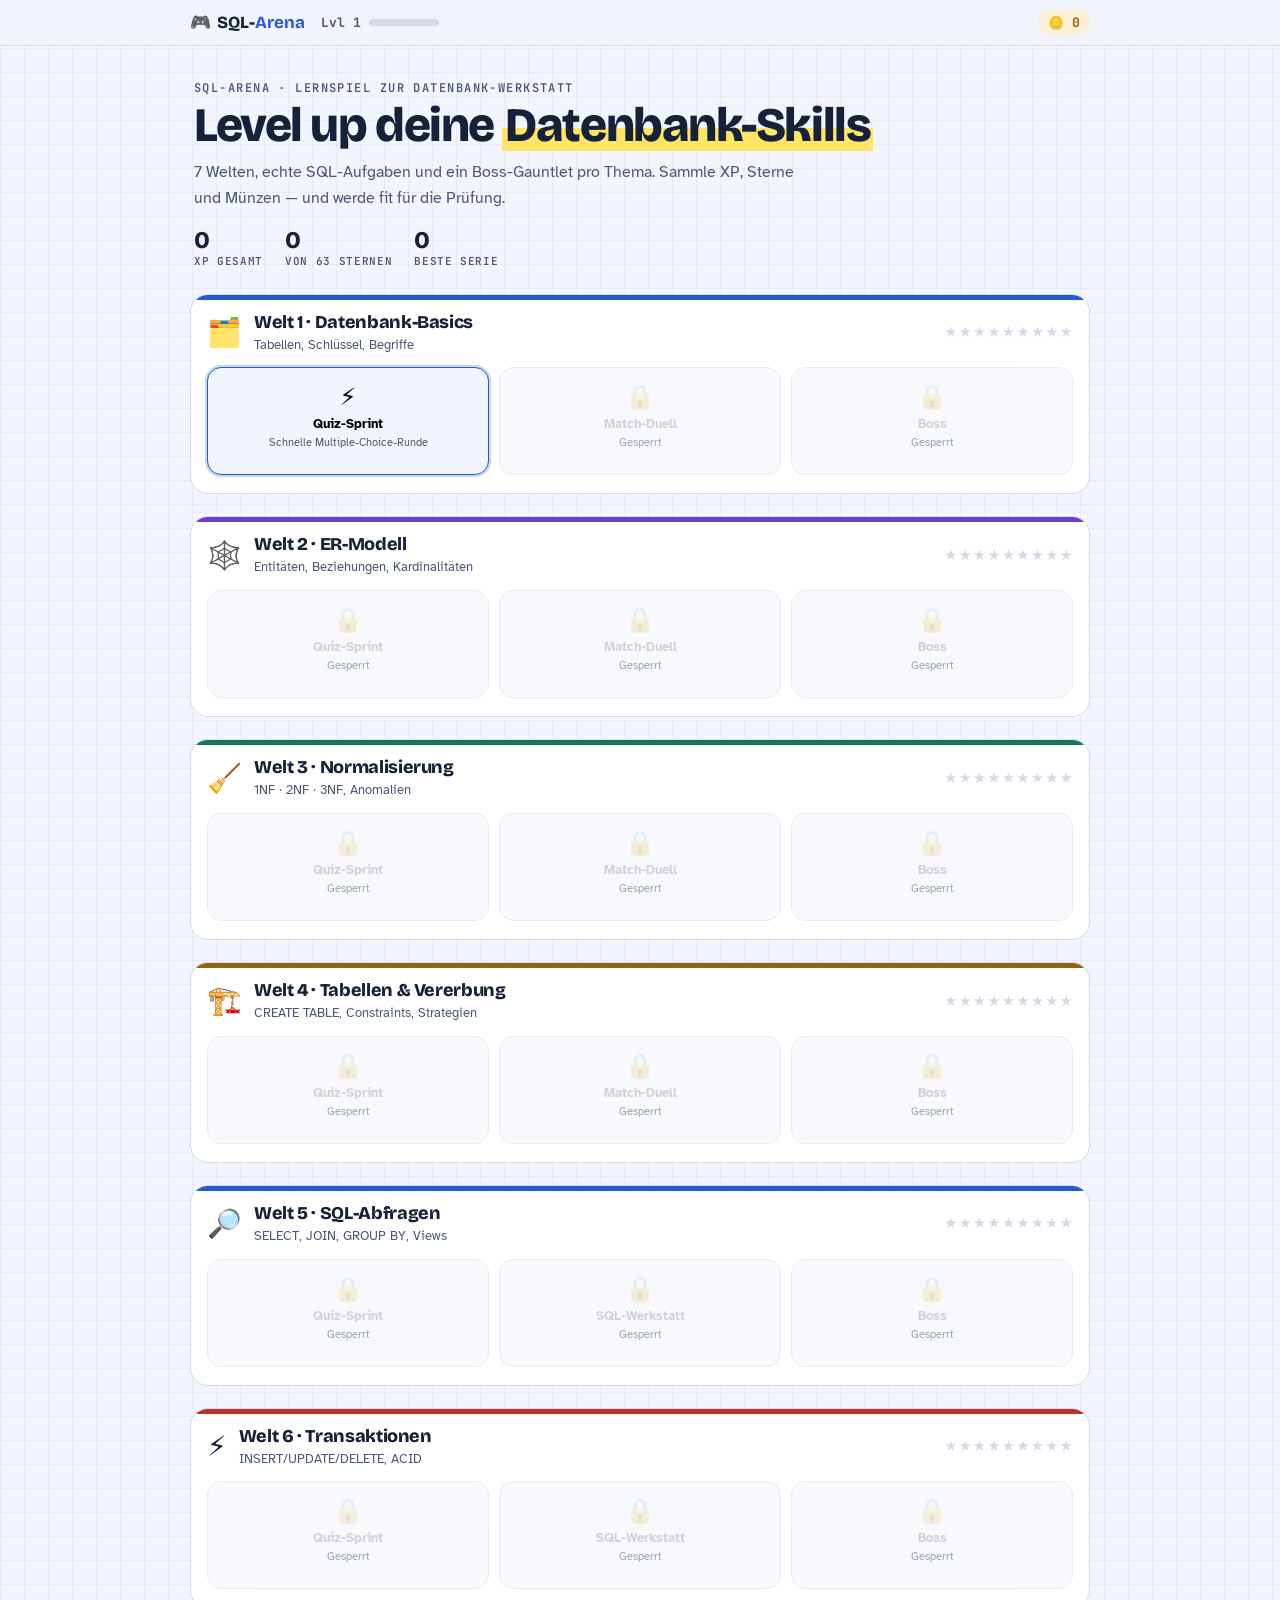
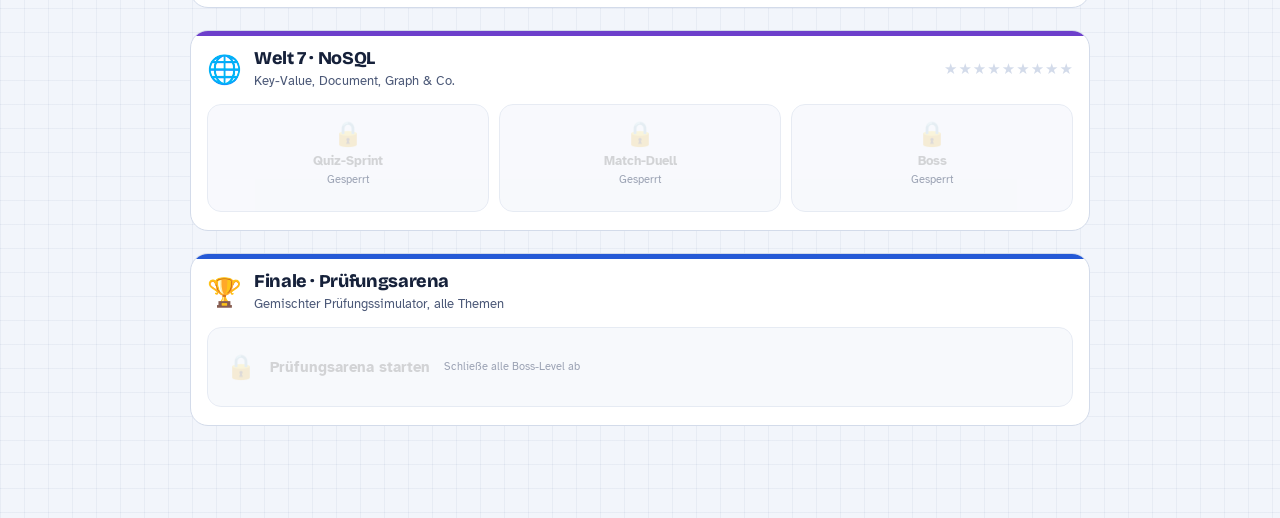
==== index.html @ 03bfb362 "Get-Started" ====
<!doctype html><html><head><meta charset="utf-8"><meta name="viewport" content="width=device-width,initial-scale=1"></head><body>
<title>SQL-Arena</title>
<link rel="preconnect" href="https://fonts.googleapis.com">
<link rel="preconnect" href="https://fonts.gstatic.com" crossorigin>
<link href="https://fonts.googleapis.com/css2?family=Atkinson+Hyperlegible:wght@400;700&family=Bricolage+Grotesque:opsz,wght@12..96,600;12..96,800&family=JetBrains+Mono:wght@400;600;700&display=swap" rel="stylesheet">
<style>
:root{
  --bg:#F2F5FB; --paper:#FFFFFF; --ink:#16213A; --ink2:#4B5877; --line:#D3DBEA; --grid:rgba(40,70,130,.055);
  --s:#2559D6; --s-bg:#E3EBFC;
  --b:#96600F; --b-bg:#FBEFD5;
  --a:#137A54; --a-bg:#DCF2E8;
  --k:#6D3FCB; --k-bg:#EAE3FA;
  --warn:#BF3227; --warn-bg:#FCE5E2;
  --mk:#FFE566; --hl-bg:#FFF1A8; --hl:#D9B300;
  --code-bg:#101A33; --code-ink:#E6EDFF;
  --f-display:'Bricolage Grotesque','Trebuchet MS',system-ui,sans-serif;
  --f-body:'Atkinson Hyperlegible',system-ui,-apple-system,'Segoe UI',sans-serif;
  --f-mono:'JetBrains Mono',ui-monospace,'SF Mono',Menlo,Consolas,monospace;
  --hh:64px;
}
@media (prefers-color-scheme: dark){
  :root:not([data-theme="light"]){
    --bg:#0D1322; --paper:#151D33; --ink:#E8EDF9; --ink2:#A3B0CC; --line:#2B3654; --grid:rgba(140,170,255,.05);
    --s:#8CAEFF; --s-bg:#1A2A55;
    --b:#F0BA55; --b-bg:#3A2D12;
    --a:#5ED6A5; --a-bg:#123829;
    --k:#BBA0FF; --k-bg:#2B2252;
    --warn:#FF9086; --warn-bg:#45201D;
    --mk:#6B5A0F; --hl-bg:#4D4110; --hl:#FFD84A;
    --code-bg:#0A0F1D;
  }
}
:root[data-theme="dark"]{
  --bg:#0D1322; --paper:#151D33; --ink:#E8EDF9; --ink2:#A3B0CC; --line:#2B3654; --grid:rgba(140,170,255,.05);
  --s:#8CAEFF; --s-bg:#1A2A55;
  --b:#F0BA55; --b-bg:#3A2D12;
  --a:#5ED6A5; --a-bg:#123829;
  --k:#BBA0FF; --k-bg:#2B2252;
  --warn:#FF9086; --warn-bg:#45201D;
  --mk:#6B5A0F; --hl-bg:#4D4110; --hl:#FFD84A;
  --code-bg:#0A0F1D;
}
*{box-sizing:border-box}
html{scroll-behavior:smooth}
body{
  margin:0; padding-inline:16px; padding-block:0 60px;
  background-color:var(--bg);
  background-image:linear-gradient(var(--grid) 1px,transparent 1px),linear-gradient(90deg,var(--grid) 1px,transparent 1px);
  background-size:24px 24px;
  color:var(--ink); font:400 16px/1.6 var(--f-body);
}
main{max-width:900px; margin-inline:auto}
p{margin:0 0 12px; max-width:70ch}
b,strong{font-weight:700}
code{font-family:var(--f-mono); font-size:.85em; background:var(--code-bg); color:var(--code-ink); border-radius:5px; padding:1px 6px; word-break:break-word}
:focus-visible{outline:3px solid var(--s); outline-offset:2px}
button,input,select,textarea{font-family:inherit}
[hidden]{display:none!important}
h1,h2,h3{font-family:var(--f-display); letter-spacing:-.02em; margin:0 0 8px}
mark{background:linear-gradient(transparent 56%,var(--mk) 56% 94%,transparent 94%); color:inherit; padding:0 .06em}
.eyebrow{font:600 12px var(--f-mono); letter-spacing:.12em; text-transform:uppercase; color:var(--ink2); margin-bottom:4px}

/* ---- Buttons ---- */
.btn{appearance:none; cursor:pointer; border:1.5px solid var(--line); background:var(--paper); color:var(--ink);
  font:700 14.5px var(--f-body); padding:10px 16px; border-radius:12px; transition:transform .1s, box-shadow .15s, border-color .15s}
.btn:hover{border-color:var(--ink2)}
.btn:active{transform:scale(.97)}
.btn.primary{background:var(--s); border-color:var(--s); color:#fff}
.btn.primary:hover{box-shadow:0 4px 14px color-mix(in srgb, var(--s) 45%, transparent)}
.btn.big{padding:14px 22px; font-size:16px; border-radius:14px}
.btn:disabled{opacity:.45; cursor:not-allowed}

/* ---- HUD ---- */
.top{position:sticky; top:env(safe-area-inset-top,0px); z-index:30; margin-inline:-16px;
  background:color-mix(in srgb,var(--bg) 93%,transparent); backdrop-filter:blur(10px); border-bottom:1px solid var(--line)}
.hud{display:flex; align-items:center; gap:10px 16px; padding:10px 16px; max-width:932px; margin-inline:auto; flex-wrap:wrap}
.hbrand{appearance:none; border:0; background:none; cursor:pointer; padding:0; display:flex; align-items:center; gap:6px; color:var(--ink); font:800 17px var(--f-display)}
.hbrand b{color:var(--s)}
.hstat{display:flex; align-items:center; gap:8px; font:700 13px var(--f-mono); color:var(--ink2)}
.hstat.hcoin{margin-left:auto; background:var(--b-bg); color:var(--b); padding:4px 10px; border-radius:99px}
.hlv{white-space:nowrap}
.hxpbar{width:70px; height:7px; border-radius:99px; background:var(--line); overflow:hidden; display:inline-block}
.hxpbar i{display:block; height:100%; background:var(--a); transition:width .4s}
@media (max-width:420px){ .hbrand{font-size:15px} .hxpbar{width:46px} }
/* ============================================================
   Game UI
   ============================================================ */
.mapwrap{padding-block:12px 32px}
.hero{padding:22px 4px 8px}
.hero h1{font:800 clamp(30px,7vw,48px)/1.05 var(--f-display); letter-spacing:-.03em; margin:0 0 10px}
.herotxt{color:var(--ink2); max-width:60ch}
.herostats{display:flex; gap:22px; margin-top:14px; flex-wrap:wrap}
.herostats div{display:flex; flex-direction:column}
.herostats b{font:800 24px var(--f-display)}
.herostats span{font:600 11px var(--f-mono); letter-spacing:.06em; text-transform:uppercase; color:var(--ink2)}

.path{display:flex; flex-direction:column; gap:22px; margin-top:18px}
.worldsec{border:1.5px solid var(--line); background:var(--paper); border-radius:18px; padding:16px 16px 18px; position:relative; overflow:hidden}
.worldsec::before{content:''; position:absolute; inset:0 0 auto 0; height:5px; background:var(--_c,var(--s))}
.worldsec.g-s::before{background:var(--s)} .worldsec.g-k::before{background:var(--k)} .worldsec.g-a::before{background:var(--a)}
.worldsec.g-b::before{background:var(--b)} .worldsec.g-warn::before{background:var(--warn)}
.wsechead{display:flex; align-items:center; gap:12px; margin-bottom:12px}
.wicon{font-size:28px; line-height:1}
.wicon.big{font-size:44px}
.wsechead h2{font:800 18px var(--f-display); margin:0}
.wsechead p{margin:2px 0 0; color:var(--ink2); font-size:13px}
.wstars{margin-left:auto}
.stars{display:inline-flex; gap:1px}
.star{color:var(--line); font-size:15px}
.star.on{color:var(--hl)}

.stagerow{display:grid; grid-template-columns:repeat(3,1fr); gap:10px}
.finalesec .stagerow{grid-template-columns:1fr}
.node{appearance:none; cursor:pointer; border:1.5px solid var(--line); background:var(--bg); border-radius:14px; padding:14px 10px;
  display:flex; flex-direction:column; align-items:center; text-align:center; gap:4px; min-height:108px; transition:transform .12s, border-color .15s}
.node:hover:not(:disabled){border-color:var(--ink2); transform:translateY(-2px)}
.node:disabled{opacity:.55; cursor:not-allowed}
.node.done{background:var(--a-bg); border-color:var(--a)}
.node.ready{border-color:var(--s); box-shadow:0 0 0 2px color-mix(in srgb,var(--s) 25%, transparent)}
.nicon{font-size:24px}
.nlabel{font:700 13px var(--f-body)}
.nhint{font:500 11px var(--f-body); color:var(--ink2)}
.examnode{min-height:80px; flex-direction:row; justify-content:flex-start; gap:14px; text-align:left; padding:16px 18px}
.examnode .nlabel{font-size:15px}

/* ---- Intro-Screen ---- */
.introwrap{padding-block:16px 40px; max-width:560px; margin-inline:auto}
.backlnk{appearance:none; border:0; background:none; cursor:pointer; color:var(--ink2); font:700 13px var(--f-body); padding:6px 0; margin-bottom:10px}
.introcard{border:1.5px solid var(--line); background:var(--paper); border-radius:20px; padding:32px 24px; text-align:center}
.introcard h2{font-size:26px; margin:6px 0 10px}
.introcard p{margin-inline:auto; color:var(--ink2)}
.examchoices{display:flex; flex-direction:column; gap:10px; margin-top:18px}

/* ---- Stage-Runner ---- */
.stagewrap{padding-block:14px 40px; max-width:640px; margin-inline:auto; position:relative}
.stagehead{display:flex; align-items:center; gap:12px; margin-bottom:10px}
.stagehead .backlnk{margin:0; font-size:18px}
.qprog{flex:1; height:7px; border-radius:99px; background:var(--line); overflow:hidden}
.qprog i{display:block; height:100%; background:var(--s); transition:width .3s}
.lives, .mtime, .examn{font:700 13px var(--f-mono); white-space:nowrap; color:var(--ink2)}
.streakbadge{display:inline-block; background:var(--warn-bg); color:var(--warn); font:800 12px var(--f-mono); padding:4px 10px; border-radius:99px; margin-bottom:8px}
.streakbadge.hot{animation:pulse 1s infinite}
@keyframes pulse{0%,100%{transform:scale(1)}50%{transform:scale(1.06)}}
.timerbar{height:5px; border-radius:99px; background:var(--line); overflow:hidden; margin-bottom:14px}
.timerbar i{display:block; height:100%; background:var(--warn); transition:width .1s linear}
.qtext{font:700 clamp(19px,4vw,24px)/1.3 var(--f-display); margin:0 0 16px}
.qcount{color:var(--ink2); font:600 12px var(--f-mono); margin-top:10px}
.opts{display:grid; gap:10px}
.opt{appearance:none; cursor:pointer; text-align:left; border:1.5px solid var(--line); background:var(--paper); color:var(--ink);
  font:600 15px var(--f-body); padding:13px 16px; border-radius:12px; transition:border-color .15s, background .15s}
.opt:hover:not(:disabled){border-color:var(--s)}
.opt:disabled{cursor:default}
.opt.correct{background:var(--a-bg); border-color:var(--a); color:var(--a)}
.opt.wrong{background:var(--warn-bg); border-color:var(--warn); color:var(--warn)}
.expl{margin-top:14px; padding:13px 16px; border-radius:12px; border:1.5px solid var(--line); background:var(--bg); font-size:14px; line-height:1.5}
.expl.ok{border-color:var(--a); background:var(--a-bg)}
.expl.no{border-color:var(--warn); background:var(--warn-bg)}
.expl code{display:inline-block; margin-top:4px}
.nextrow{margin-top:12px}
.nextrow .btn{width:100%}

/* ---- Ergebnis-Karte ---- */
.resultcard{border:1.5px solid var(--line); background:var(--paper); border-radius:20px; padding:36px 24px; text-align:center; position:relative; overflow:hidden; margin-top:10px}
.resultcard.win{border-color:var(--a)}
.resultcard.lose{border-color:var(--warn)}
.ricon{font-size:44px; display:block; margin-bottom:8px}
.resultcard h2{font-size:24px}
.resultcard .stars{justify-content:center; margin:10px 0}
.resultcard .stars .star{font-size:26px}
.rewards{font:800 15px var(--f-mono); color:var(--b)}
.rbtns{display:flex; gap:10px; justify-content:center; margin-top:16px; flex-wrap:wrap}
.confwrap{position:absolute; inset:0; pointer-events:none; overflow:hidden}
.confetti{position:absolute; top:40%; left:50%; width:8px; height:8px; border-radius:2px;
  transform:translate(calc(var(--x,0)*140px), 0) rotate(var(--r,0deg));
  animation:confetti var(--d,0.9s) ease-out forwards}
@keyframes confetti{ from{ opacity:1; transform:translate(calc(var(--x,0)*20px), -10px) rotate(0deg);} to{ opacity:0; transform:translate(calc(var(--x,0)*160px), 220px) rotate(var(--r,180deg));} }

/* ---- Match ---- */
.matchgrid{display:grid; grid-template-columns:1fr 1fr; gap:8px 10px; margin-top:10px}
.mitem{appearance:none; cursor:pointer; text-align:left; border:1.5px solid var(--line); background:var(--paper); color:var(--ink);
  font:600 13.5px/1.35 var(--f-body); padding:11px 12px; border-radius:11px; min-height:52px; display:flex; align-items:center}
.mitem:hover:not(:disabled){border-color:var(--s)}
.mitem.sel{border-color:var(--s); background:var(--s-bg); box-shadow:0 0 0 2px var(--s)}
.mitem.done{background:var(--a-bg); border-color:var(--a); color:var(--a); opacity:.8}
.mitem.shake{animation:shake .4s}
@keyframes shake{ 10%,90%{transform:translateX(-3px)} 20%,80%{transform:translateX(4px)} 30%,50%,70%{transform:translateX(-6px)} 40%,60%{transform:translateX(6px)} }

/* ---- SQL-Werkstatt ---- */
.attemptct{font:700 13px var(--f-mono); color:var(--ink2); white-space:nowrap}
.sqlintro{background:var(--hl-bg); color:var(--b); border-radius:12px; padding:10px 14px; font-size:13.5px; font-weight:600; margin:0 0 10px}
.sqltask{background:var(--bg); border:1.5px solid var(--line); border-radius:12px; padding:14px 16px; margin-bottom:10px; font-size:15.5px; line-height:1.5}
.refrow{display:flex; flex-wrap:wrap; gap:8px; margin-bottom:12px}
.refrow .schemabox{flex:1 1 220px; margin-bottom:0}
.schemabox{border:1.5px dashed var(--line); border-radius:12px; padding:8px 12px}
.schemabox summary{cursor:pointer; font:700 13px var(--f-body); color:var(--ink2); padding:4px 0}
.schemas{display:flex; gap:14px; overflow-x:auto; padding:8px 2px}
.schemat{flex:0 0 auto; min-width:180px}
.schemat h5{margin:0 0 4px; font:700 12px var(--f-mono); color:var(--ink2)}
.schemat h5 span{font-weight:400}
.cheats{display:grid; grid-template-columns:repeat(auto-fill,minmax(180px,1fr)); gap:8px; padding:8px 2px}
.cheatcard{background:var(--bg); border:1px solid var(--line); border-radius:10px; padding:8px 10px}
.cheatcard h6{margin:0 0 4px; font:700 11.5px var(--f-body); color:var(--ink2)}
.cheatcard pre{margin:0; font:12px/1.5 var(--f-mono); color:var(--ink); white-space:pre-wrap; word-break:break-word}
.tblwrap{overflow-x:auto; border:1px solid var(--line); border-radius:8px}
table{border-collapse:collapse; width:100%; font-size:12.5px}
th,td{padding:5px 9px; border-bottom:1px solid var(--line); text-align:left; white-space:nowrap}
th{background:var(--bg); font:700 11px var(--f-mono); text-transform:uppercase; letter-spacing:.03em; color:var(--ink2)}
td i{color:var(--ink2); font-style:italic}
.restbl{font-size:13.5px}
.sqlin{width:100%; min-height:92px; font:14px/1.5 var(--f-mono); background:var(--code-bg); color:var(--code-ink);
  border:1.5px solid var(--line); border-radius:12px; padding:12px 14px; resize:vertical}
.sqlin:focus{outline:2px solid var(--s); outline-offset:1px}
.sqlbtns{display:flex; gap:8px; margin:10px 0; flex-wrap:wrap}
.hintbtn:disabled{opacity:.4}
.solbtn{border-color:var(--k); color:var(--k)}
.sqlout{margin-bottom:6px}
.sqlmsg{font:600 13.5px var(--f-body); padding:8px 0}
.sqlmsg.err{color:var(--warn)}
.sqlmsg.ok{color:var(--a)}
.sqlmsg.warn{color:var(--b)}
.rowcount{color:var(--ink2); font:600 11px var(--f-mono); margin:4px 0 0}
.hintout{margin-top:6px}
.hintline{background:var(--b-bg); color:var(--b); border-radius:10px; padding:9px 12px; font-size:13.5px; margin:0 0 6px}
.hintline.solreveal{background:var(--k-bg); color:var(--k)}
.hintline.nudge{background:var(--s-bg); color:var(--s)}

/* ---- Exam / Prüfungsarena ---- */
.worldbars{display:grid; gap:10px; margin:16px 0; text-align:left}
.wbar{display:grid; grid-template-columns:150px 1fr 40px; align-items:center; gap:8px 10px; font-size:12.5px}
.wblabel{color:var(--ink2); line-height:1.25}
.wbtrack{height:8px; border-radius:99px; background:var(--line); overflow:hidden}
.wbtrack i{display:block; height:100%; background:var(--a)}
.wbtrack i.low{background:var(--warn)}
.wbpct{font:700 12px var(--f-mono); text-align:right}
.weaktip{background:var(--warn-bg); color:var(--warn); border-radius:10px; padding:10px 14px; font-weight:700; font-size:13.5px}
.weaktip.ok{background:var(--a-bg); color:var(--a)}
@media (max-width:480px){ .wbar{grid-template-columns:1fr 40px} .wblabel{grid-column:1/-1}}

/* ---- Toast ---- */
.toast{position:fixed; left:50%; bottom:22px; transform:translateX(-50%) translateY(20px); background:var(--ink); color:var(--paper);
  font:700 13.5px var(--f-body); padding:10px 18px; border-radius:99px; opacity:0; transition:opacity .25s, transform .25s; z-index:80; white-space:nowrap}
.toast.ok{background:var(--a)}
.toast.no{background:var(--warn)}
.toast.show{opacity:1; transform:translateX(-50%) translateY(0)}

@media (max-width:520px){
  .stagerow{grid-template-columns:repeat(3,1fr); gap:7px}
  .node{min-height:96px; padding:10px 6px}
  .matchgrid{gap:7px 8px}
}
</style>
<div class="top">
  <div id="hud" class="hud"></div>
</div>
<main><div id="app"></div></main>
<script>
/* ============================================================
   Mini-SQL-Engine — Tokenizer, Parser, Evaluator
   Unterstützt: SELECT (DISTINCT, *, Ausdrücke, Aggregatfunktionen,
   JOIN/INNER JOIN/LEFT JOIN, WHERE, GROUP BY, HAVING, ORDER BY, LIMIT),
   INSERT INTO ... VALUES, UPDATE ... SET ... WHERE, DELETE FROM ... WHERE.
   Arbeitet auf einer einfachen In-Memory-DB: {TABLE:[{col:val,...},...]}
   ============================================================ */
(function(root){
'use strict';

/* ---------- Tokenizer ---------- */
const KEYWORDS = new Set(['SELECT','FROM','WHERE','AND','OR','NOT','AS','JOIN','INNER','LEFT','RIGHT','OUTER',
  'ON','GROUP','BY','HAVING','ORDER','ASC','DESC','LIMIT','DISTINCT','IN','IS','NULL','LIKE','BETWEEN',
  'INSERT','INTO','VALUES','UPDATE','SET','DELETE','CREATE','TABLE','PRIMARY','KEY','FOREIGN','REFERENCES',
  'NOT','DEFAULT','UNIQUE','TRUE','FALSE','UNION','ALL','EXISTS']);

function tokenize(sql){
  const toks = []; let i = 0; const n = sql.length;
  const isDigit = c => c >= '0' && c <= '9';
  const isAlpha = c => /[A-Za-zÄÖÜäöüß_]/.test(c);
  const isAlnum = c => /[A-Za-z0-9ÄÖÜäöüß_]/.test(c);
  while(i < n){
    const c = sql[i];
    if(/\s/.test(c)){ i++; continue; }
    if(c === '-' && sql[i+1] === '-'){ while(i<n && sql[i] !== '\n') i++; continue; }
    if(c === "'"){
      let j = i+1, s = '';
      while(j < n){
        if(sql[j] === "'" && sql[j+1] === "'"){ s += "'"; j += 2; continue; }
        if(sql[j] === "'") break;
        s += sql[j]; j++;
      }
      toks.push({t:'str', v:s}); i = j+1; continue;
    }
    if(c === '"'){
      let j = i+1, s = '';
      while(j < n && sql[j] !== '"'){ s += sql[j]; j++; }
      toks.push({t:'ident', v:s}); i = j+1; continue;
    }
    if(isDigit(c) || (c === '.' && isDigit(sql[i+1]))){
      let j = i, s = '';
      while(j < n && (isDigit(sql[j]) || sql[j] === '.')){ s += sql[j]; j++; }
      toks.push({t:'num', v:parseFloat(s)}); i = j; continue;
    }
    if(isAlpha(c)){
      let j = i, s = '';
      while(j < n && isAlnum(sql[j])){ s += sql[j]; j++; }
      const up = s.toUpperCase();
      if(KEYWORDS.has(up)) toks.push({t:'kw', v:up});
      else toks.push({t:'ident', v:s});
      i = j; continue;
    }
    if(c === '<' && sql[i+1] === '='){ toks.push({t:'op', v:'<='}); i+=2; continue; }
    if(c === '>' && sql[i+1] === '='){ toks.push({t:'op', v:'>='}); i+=2; continue; }
    if(c === '<' && sql[i+1] === '>'){ toks.push({t:'op', v:'!='}); i+=2; continue; }
    if(c === '!' && sql[i+1] === '='){ toks.push({t:'op', v:'!='}); i+=2; continue; }
    if('=<>+-*/,.()'.includes(c)){ toks.push({t: (c===','||c==='('||c===')'||c==='.') ? 'punc' : 'op', v:c}); i++; continue; }
    if(c === ';'){ i++; continue; }
    throw new SqlError("Unerwartetes Zeichen: '"+c+"'");
  }
  toks.push({t:'eof', v:null});
  return toks;
}

class SqlError extends Error {}

/* ---------- Parser ---------- */
class Parser {
  constructor(toks){ this.toks = toks; this.p = 0; }
  peek(){ return this.toks[this.p]; }
  next(){ return this.toks[this.p++]; }
  isKw(v){ const t = this.peek(); return t.t === 'kw' && t.v === v; }
  isOp(v){ const t = this.peek(); return (t.t === 'op' || t.t === 'punc') && t.v === v; }
  eatKw(v){ if(!this.isKw(v)) throw new SqlError('Erwartet: '+v+', gefunden: '+this._show()); return this.next(); }
  eatOp(v){ if(!this.isOp(v)) throw new SqlError('Erwartet: "'+v+'", gefunden: '+this._show()); return this.next(); }
  _show(){ const t = this.peek(); return t.t==='eof' ? 'Ende' : JSON.stringify(t.v); }

  parseStatement(){
    if(this.isKw('SELECT')) return this.parseSelect();
    if(this.isKw('INSERT')) return this.parseInsert();
    if(this.isKw('UPDATE')) return this.parseUpdate();
    if(this.isKw('DELETE')) return this.parseDelete();
    if(this.isKw('CREATE')) return this.parseCreate();
    throw new SqlError('Unbekannte Anweisung (erwarte SELECT/INSERT/UPDATE/DELETE/CREATE): '+this._show());
  }

  parseIdentPath(){
    // ident[.ident] oder *
    if(this.isOp('*')){ this.next(); return {type:'star'}; }
    const first = this.next();
    if(first.t !== 'ident' && first.t !== 'kw') throw new SqlError('Bezeichner erwartet, gefunden: '+JSON.stringify(first.v));
    let name = first.v;
    if(this.isOp('.')){
      this.next();
      if(this.isOp('*')){ this.next(); return {type:'star', table:name}; }
      const second = this.next();
      return {type:'col', table:name, col:second.v};
    }
    return {type:'col', table:null, col:name};
  }

  parseSelect(){
    this.eatKw('SELECT');
    let distinct = false;
    if(this.isKw('DISTINCT')){ this.next(); distinct = true; }
    const cols = [];
    do{
      if(this.isOp(',')) this.next();
      cols.push(this.parseSelectItem());
    } while(this.isOp(','));
    this.eatKw('FROM');
    const from = this.parseTableRef();
    const joins = [];
    while(this.isKw('JOIN') || this.isKw('INNER') || this.isKw('LEFT') || this.isKw('RIGHT')){
      let jt = 'INNER';
      if(this.isKw('LEFT')){ jt='LEFT'; this.next(); if(this.isKw('OUTER')) this.next(); }
      else if(this.isKw('RIGHT')){ jt='RIGHT'; this.next(); if(this.isKw('OUTER')) this.next(); }
      else if(this.isKw('INNER')){ jt='INNER'; this.next(); }
      this.eatKw('JOIN');
      const tbl = this.parseTableRef();
      this.eatKw('ON');
      const on = this.parseExprOr();
      joins.push({type:jt, table:tbl, on});
    }
    let where = null;
    if(this.isKw('WHERE')){ this.next(); where = this.parseExprOr(); }
    let groupBy = null;
    if(this.isKw('GROUP')){ this.next(); this.eatKw('BY'); groupBy = []; do{ if(this.isOp(',')) this.next(); groupBy.push(this.parseIdentPath()); } while(this.isOp(',')); }
    let having = null;
    if(this.isKw('HAVING')){ this.next(); having = this.parseExprOr(); }
    let orderBy = null;
    if(this.isKw('ORDER')){ this.next(); this.eatKw('BY'); orderBy = []; do{
        if(this.isOp(',')) this.next();
        const e = this.parseAddSub();
        let dir = 'ASC';
        if(this.isKw('ASC')){ this.next(); } else if(this.isKw('DESC')){ this.next(); dir='DESC'; }
        orderBy.push({expr:e, dir});
      } while(this.isOp(','));
    }
    let limit = null;
    if(this.isKw('LIMIT')){ this.next(); const t = this.next(); limit = t.v; }
    return {type:'select', distinct, cols, from, joins, where, groupBy, having, orderBy, limit};
  }

  parseSelectItem(){
    const e = this.parseAddSub();
    let alias = null;
    if(this.isKw('AS')){ this.next(); alias = this.next().v; }
    else if(this.peek().t === 'ident'){ alias = this.next().v; }
    return {expr:e, alias};
  }

  parseTableRef(){
    const nameTok = this.next();
    const name = nameTok.v;
    let alias = null;
    if(this.isKw('AS')){ this.next(); alias = this.next().v; }
    else if(this.peek().t === 'ident'){ alias = this.next().v; }
    return {name, alias};
  }

  // Ausdrücke (Booleans mit OR/AND/NOT, Vergleich, +-*/, Funktionen)
  parseExprOr(){
    let left = this.parseExprAnd();
    while(this.isKw('OR')){ this.next(); const right = this.parseExprAnd(); left = {op:'OR', l:left, r:right}; }
    return left;
  }
  parseExprAnd(){
    let left = this.parseExprNot();
    while(this.isKw('AND')){ this.next(); const right = this.parseExprNot(); left = {op:'AND', l:left, r:right}; }
    return left;
  }
  parseExprNot(){
    if(this.isKw('NOT')){ this.next(); return {op:'NOT', e:this.parseExprNot()}; }
    return this.parsePredicate();
  }
  parsePredicate(){
    if(this.isOp('(')){
      // Könnte geklammerter Bool-Ausdruck sein
      const save = this.p;
      this.next();
      try{
        const inner = this.parseExprOr();
        if(this.isOp(')')){ this.next(); return this.maybeChainAfterParen(inner); }
      }catch(e){}
      this.p = save;
    }
    const left = this.parseAddSub();
    if(this.isKw('IS')){
      this.next();
      let neg = false;
      if(this.isKw('NOT')){ this.next(); neg = true; }
      this.eatKw('NULL');
      return {op: neg?'ISNOTNULL':'ISNULL', e:left};
    }
    if(this.isKw('NOT')){
      this.next();
      if(this.isKw('LIKE')){ this.next(); const r = this.parseAddSub(); return {op:'NOT', e:{op:'LIKE', l:left, r}}; }
      if(this.isKw('IN')){ this.next(); const list = this.parseInList(); return {op:'NOT', e:{op:'IN', l:left, r:list}}; }
      if(this.isKw('BETWEEN')){ this.next(); const lo=this.parseAddSub(); this.eatKw('AND'); const hi=this.parseAddSub(); return {op:'NOT', e:{op:'BETWEEN', e:left, lo, hi}}; }
      throw new SqlError('NOT ... erwartet LIKE/IN/BETWEEN');
    }
    if(this.isKw('LIKE')){ this.next(); const r = this.parseAddSub(); return {op:'LIKE', l:left, r}; }
    if(this.isKw('IN')){ this.next(); const list = this.parseInList(); return {op:'IN', l:left, r:list}; }
    if(this.isKw('BETWEEN')){ this.next(); const lo=this.parseAddSub(); this.eatKw('AND'); const hi=this.parseAddSub(); return {op:'BETWEEN', e:left, lo, hi}; }
    const t = this.peek();
    if(t.t === 'op' && ['=','!=','<','>','<=','>='].includes(t.v)){
      this.next();
      const right = this.parseAddSub();
      return {op:'CMP', cmp:t.v, l:left, r:right};
    }
    return left; // roher Ausdruck (z.B. Spalte als boolescher Kontext, selten)
  }
  maybeChainAfterParen(inner){ return inner; }
  parseInList(){
    this.eatOp('(');
    const items = [];
    do{ if(this.isOp(',')) this.next(); items.push(this.parseAddSub()); } while(this.isOp(','));
    this.eatOp(')');
    return items;
  }

  parseAddSub(){
    let left = this.parseMulDiv();
    while(this.isOp('+') || this.isOp('-')){
      const op = this.next().v;
      const right = this.parseMulDiv();
      left = {op:'ARITH', a:op, l:left, r:right};
    }
    return left;
  }
  parseMulDiv(){
    let left = this.parseUnary();
    while(this.isOp('*') || this.isOp('/')){
      const op = this.next().v;
      const right = this.parseUnary();
      left = {op:'ARITH', a:op, l:left, r:right};
    }
    return left;
  }
  parseUnary(){
    if(this.isOp('-')){ this.next(); const e = this.parseUnary(); return {op:'NEG', e}; }
    return this.parsePrimary();
  }
  parsePrimary(){
    const t = this.peek();
    if(t.t === 'num'){ this.next(); return {op:'LIT', v:t.v}; }
    if(t.t === 'str'){ this.next(); return {op:'LIT', v:t.v}; }
    if(this.isKw('NULL')){ this.next(); return {op:'LIT', v:null}; }
    if(this.isKw('TRUE')){ this.next(); return {op:'LIT', v:true}; }
    if(this.isKw('FALSE')){ this.next(); return {op:'LIT', v:false}; }
    if(this.isOp('(')){
      this.next();
      const e = this.parseExprOr();
      this.eatOp(')');
      return e;
    }
    if(this.isOp('*')){ this.next(); return {op:'STAR'}; }
    // Funktion oder Spalte
    if(t.t === 'ident' || t.t === 'kw'){
      const nameTok = this.next();
      const name = nameTok.v;
      if(this.isOp('(')){
        this.next();
        let distinct = false;
        if(this.isKw('DISTINCT')){ this.next(); distinct = true; }
        const args = [];
        if(!this.isOp(')')){
          do{ if(this.isOp(',')) this.next(); args.push(this.isOp('*') ? (this.next(), {op:'STAR'}) : this.parseExprOr()); } while(this.isOp(','));
        }
        this.eatOp(')');
        return {op:'FUNC', name:name.toUpperCase(), args, distinct};
      }
      if(this.isOp('.')){
        this.next();
        const col = this.next();
        return {op:'COL', table:name, col: col.v};
      }
      return {op:'COL', table:null, col:name};
    }
    throw new SqlError('Unerwarteter Ausdruck: '+this._show());
  }

  parseInsert(){
    this.eatKw('INSERT'); this.eatKw('INTO');
    const table = this.next().v;
    let cols = null;
    if(this.isOp('(')){
      this.next(); cols = [];
      do{ if(this.isOp(',')) this.next(); cols.push(this.next().v); } while(this.isOp(','));
      this.eatOp(')');
    }
    this.eatKw('VALUES');
    const rows = [];
    do{
      if(this.isOp(',')) this.next();
      this.eatOp('(');
      const vals = [];
      do{ if(this.isOp(',')) this.next(); vals.push(this.parseAddSub()); } while(this.isOp(','));
      this.eatOp(')');
      rows.push(vals);
    } while(this.isOp(','));
    return {type:'insert', table, cols, rows};
  }

  parseUpdate(){
    this.eatKw('UPDATE');
    const table = this.next().v;
    this.eatKw('SET');
    const sets = [];
    do{
      if(this.isOp(',')) this.next();
      const col = this.next().v;
      this.eatOp('=');
      const val = this.parseAddSub();
      sets.push({col, val});
    } while(this.isOp(','));
    let where = null;
    if(this.isKw('WHERE')){ this.next(); where = this.parseExprOr(); }
    return {type:'update', table, sets, where};
  }

  parseDelete(){
    this.eatKw('DELETE'); this.eatKw('FROM');
    const table = this.next().v;
    let where = null;
    if(this.isKw('WHERE')){ this.next(); where = this.parseExprOr(); }
    return {type:'delete', table, where};
  }

  parseCreate(){
    this.eatKw('CREATE'); this.eatKw('TABLE');
    const table = this.next().v;
    this.eatOp('(');
    const cols = [];
    do{
      if(this.isOp(',')) this.next();
      if(this.isKw('PRIMARY')){ this.next(); this.eatKw('KEY'); this.eatOp('('); const pk=[]; do{ if(this.isOp(',')) this.next(); pk.push(this.next().v); }while(this.isOp(',')); this.eatOp(')'); cols.push({kind:'PK', cols:pk}); continue; }
      if(this.isKw('FOREIGN')){ this.next(); this.eatKw('KEY'); this.eatOp('('); const fk=[]; do{ if(this.isOp(',')) this.next(); fk.push(this.next().v); }while(this.isOp(',')); this.eatOp(')'); this.eatKw('REFERENCES'); const rt=this.next().v; let rc=null; if(this.isOp('(')){ this.next(); rc=this.next().v; this.eatOp(')'); } cols.push({kind:'FK', cols:fk, refTable:rt, refCol:rc}); continue; }
      const cname = this.next().v;
      let ctype = this.next().v; // e.g. INT, VARCHAR
      if(this.isOp('(')){ this.next(); while(!this.isOp(')')) this.next(); this.next(); }
      const flags = [];
      while(true){
        if(this.isKw('PRIMARY')){ this.next(); this.eatKw('KEY'); flags.push('PK'); continue; }
        if(this.isKw('NOT')){ this.next(); this.eatKw('NULL'); flags.push('NOTNULL'); continue; }
        if(this.isKw('NULL')){ this.next(); continue; }
        if(this.isKw('UNIQUE')){ this.next(); flags.push('UNIQUE'); continue; }
        if(this.isKw('DEFAULT')){ this.next(); this.parseAddSub(); flags.push('DEFAULT'); continue; }
        if(this.isKw('REFERENCES')){ this.next(); const rt=this.next().v; let rc=null; if(this.isOp('(')){ this.next(); rc=this.next().v; this.eatOp(')'); } flags.push('FK:'+rt+(rc?'.'+rc:'')); continue; }
        break;
      }
      cols.push({kind:'COL', name:cname, dtype:String(ctype).toUpperCase(), flags});
    } while(this.isOp(','));
    this.eatOp(')');
    return {type:'create', table, cols};
  }
}

function parseSQL(sql){
  const toks = tokenize(sql);
  const p = new Parser(toks);
  const stmt = p.parseStatement();
  if(p.peek().t !== 'eof') throw new SqlError('Unerwartete Zeichen nach Anweisung: '+p._show());
  return stmt;
}

/* ---------- Evaluator ---------- */
function cloneDb(db){
  const out = {};
  for(const k in db) out[k] = db[k].map(r => Object.assign({}, r));
  return out;
}

function findTable(db, name){
  const key = Object.keys(db).find(k => k.toUpperCase() === String(name).toUpperCase());
  if(!key) throw new SqlError('Unbekannte Tabelle: '+name);
  return {key, rows: db[key]};
}

// env: {tableAliasUpper: rowObjectOrNull, ...}, plus __agg for aggregate context
function resolveCol(env, table, col){
  if(table){
    const key = Object.keys(env).find(k => k.toUpperCase() === table.toUpperCase());
    if(!key) throw new SqlError('Unbekannter Tabellen-Alias: '+table);
    const row = env[key];
    if(row == null) return null;
    const ck = Object.keys(row).find(k => k.toUpperCase() === col.toUpperCase());
    return ck ? row[ck] : null;
  }
  // Suche in allen Tabellen des Envs
  let found, count = 0;
  for(const k in env){
    const row = env[k];
    if(row == null) continue;
    const ck = Object.keys(row).find(x => x.toUpperCase() === col.toUpperCase());
    if(ck){ found = row[ck]; count++; }
  }
  if(count === 0) return null;
  return found;
}

function evalExpr(e, env){
  switch(e.op){
    case 'LIT': return e.v;
    case 'COL': return resolveCol(env, e.table, e.col);
    case 'STAR': return '*';
    case 'NEG': return -evalExpr(e.e, env);
    case 'ARITH': {
      const l = evalExpr(e.l, env), r = evalExpr(e.r, env);
      if(l == null || r == null) return null;
      switch(e.a){ case '+': return l+r; case '-': return l-r; case '*': return l*r; case '/': return r===0?null:l/r; }
      return null;
    }
    case 'AND': { const l = evalExpr(e.l, env); if(l===false) return false; const r = evalExpr(e.r, env); return !!(l && r); }
    case 'OR': { const l = evalExpr(e.l, env); if(l===true) return true; const r = evalExpr(e.r, env); return !!(l || r); }
    case 'NOT': { const v = evalExpr(e.e, env); return v==null ? null : !v; }
    case 'CMP': {
      const l = evalExpr(e.l, env), r = evalExpr(e.r, env);
      if(l == null || r == null) return null;
      const lv = (typeof l === 'string' && typeof r === 'string') ? l : l, rv = r;
      switch(e.cmp){
        case '=': return lv == rv;
        case '!=': return lv != rv;
        case '<': return lv < rv;
        case '>': return lv > rv;
        case '<=': return lv <= rv;
        case '>=': return lv >= rv;
      }
      return null;
    }
    case 'ISNULL': return evalExpr(e.e, env) == null;
    case 'ISNOTNULL': return evalExpr(e.e, env) != null;
    case 'LIKE': {
      const l = evalExpr(e.l, env); const r = evalExpr(e.r, env);
      if(l == null || r == null) return null;
      const pattern = '^'+String(r).replace(/[.+^${}()|[\]\\]/g,'\\$&').replace(/%/g,'.*').replace(/_/g,'.')+'$';
      return new RegExp(pattern, 'i').test(String(l));
    }
    case 'IN': {
      const l = evalExpr(e.l, env);
      if(l == null) return null;
      return e.r.some(x => evalExpr(x, env) == l);
    }
    case 'BETWEEN': {
      const v = evalExpr(e.e, env), lo = evalExpr(e.lo, env), hi = evalExpr(e.hi, env);
      if(v==null||lo==null||hi==null) return null;
      return v >= lo && v <= hi;
    }
    case 'FUNC': {
      // Nicht-aggregierte Funktionen (aggregate werden separat behandelt)
      return evalFunc(e, env);
    }
  }
  throw new SqlError('Kann Ausdruck nicht auswerten: '+JSON.stringify(e));
}

const AGG_FUNCS = new Set(['COUNT','SUM','AVG','MIN','MAX']);

function evalFunc(e, env){
  const name = e.name;
  if(name === 'UPPER') return String(evalExpr(e.args[0], env) ?? '').toUpperCase();
  if(name === 'LOWER') return String(evalExpr(e.args[0], env) ?? '').toLowerCase();
  if(name === 'ROUND'){ const v = evalExpr(e.args[0], env); const d = e.args[1]?evalExpr(e.args[1],env):0; return v==null?null:Math.round(v*Math.pow(10,d))/Math.pow(10,d); }
  if(AGG_FUNCS.has(name)) throw new SqlError('Aggregatfunktion '+name+' außerhalb eines gültigen Kontexts');
  throw new SqlError('Unbekannte Funktion: '+name);
}

function evalAgg(e, rows){
  const name = e.name;
  let vals;
  if(e.args.length === 1 && e.args[0].op === 'STAR'){
    vals = rows.map(() => 1);
  } else {
    vals = rows.map(r => evalExpr(e.args[0], r));
    if(e.distinct){ const seen = new Set(); vals = vals.filter(v => { const k=JSON.stringify(v); if(seen.has(k)) return false; seen.add(k); return true; }); }
  }
  const nonNull = vals.filter(v => v != null);
  switch(name){
    case 'COUNT': return e.args.length===1 && e.args[0].op==='STAR' ? rows.length : nonNull.length;
    case 'SUM': return nonNull.length ? nonNull.reduce((a,b)=>a+b,0) : 0;
    case 'AVG': return nonNull.length ? nonNull.reduce((a,b)=>a+b,0)/nonNull.length : null;
    case 'MIN': return nonNull.length ? nonNull.reduce((a,b)=> b<a?b:a) : null;
    case 'MAX': return nonNull.length ? nonNull.reduce((a,b)=> b>a?b:a) : null;
  }
  throw new SqlError('Unbekannte Aggregatfunktion: '+name);
}

function exprHasAgg(e){
  if(!e || typeof e !== 'object') return false;
  if(e.op === 'FUNC' && AGG_FUNCS.has(e.name)) return true;
  for(const k of ['l','r','e','lo','hi']) if(e[k] && exprHasAgg(e[k])) return true;
  if(e.args) for(const a of e.args) if(exprHasAgg(a)) return true;
  return false;
}

function colLabel(item, idx){
  if(item.alias) return item.alias;
  const e = item.expr;
  if(e.op === 'COL') return e.col;
  if(e.op === 'FUNC') return e.name.toLowerCase()+'('+(e.args.length===1&&e.args[0].op==='STAR'?'*':(e.args[0].op==='COL'?e.args[0].col:'…'))+')';
  return 'col'+(idx+1);
}

function makeEnvFromRow(tableKey, row){ const env = {}; env[tableKey] = row; return env; }
function mergeEnv(a, b){ return Object.assign({}, a, b); }

function runSelect(stmt, db){
  const {key: fromKey, rows: fromRows} = findTable(db, stmt.from.name);
  const fromAlias = stmt.from.alias || stmt.from.name;
  let combined = fromRows.map(r => makeEnvFromRow(fromAlias, r));

  for(const j of stmt.joins){
    const {rows: joinRows} = findTable(db, j.table.name);
    const joinAlias = j.table.alias || j.table.name;
    const next = [];
    for(const leftEnv of combined){
      let matched = false;
      for(const r of joinRows){
        const env = mergeEnv(leftEnv, makeEnvFromRow(joinAlias, r));
        let ok;
        try{ ok = evalExpr(j.on, env); } catch(err){ ok = false; }
        if(ok){ matched = true; next.push(env); }
      }
      if(!matched && j.type === 'LEFT'){
        const nullRow = {}; // alle Spaltennamen unbekannt -> resolveCol gibt null zurück, da env[alias]=null
        next.push(mergeEnv(leftEnv, {[joinAlias]: null}));
      }
    }
    combined = next;
  }

  if(stmt.where){
    combined = combined.filter(env => {
      try{ return evalExpr(stmt.where, env) === true; } catch(err){ return false; }
    });
  }

  const hasAgg = stmt.cols.some(c => exprHasAgg(c.expr)) || (stmt.having && exprHasAgg(stmt.having));

  let groups;
  if(stmt.groupBy && stmt.groupBy.length){
    const map = new Map();
    for(const env of combined){
      const keyParts = stmt.groupBy.map(g => resolveCol(env, g.table, g.col));
      const key = JSON.stringify(keyParts);
      if(!map.has(key)) map.set(key, {keyParts, rows:[]});
      map.get(key).rows.push(env);
    }
    groups = [...map.values()];
  } else if(hasAgg){
    groups = [{keyParts:[], rows: combined}];
  } else {
    groups = combined.map(env => ({keyParts:[], rows:[env], single:env}));
  }

  let outRows = groups.map(g => {
    const rep = g.single || g.rows[0] || {};
    return stmt.cols.map(c => {
      if(exprHasAgg(c.expr)){
        if(c.expr.op === 'FUNC' && AGG_FUNCS.has(c.expr.name)) return evalAgg(c.expr, g.rows);
        return evalArithWithAgg(c.expr, g.rows);
      }
      if(c.expr.op === 'STAR'){ return '*ALLCOLS*'; }
      return evalExpr(c.expr, rep);
    });
  });

  // STAR-Expansion (SELECT * oder table.*)
  const expandedCols = [];
  stmt.cols.forEach((c, idx) => {
    if(c.expr.op === 'STAR'){
      if(c.expr.table){
        const {rows} = findTable(db, resolveAliasTableName(stmt, c.expr.table));
        const sampleRow = fromRows[0] || {};
        Object.keys(rowSampleFor(stmt, db, c.expr.table)).forEach(k => expandedCols.push({label:k, src:{star:c.expr.table, col:k}}));
      } else {
        // alle Tabellen (from + joins) in Reihenfolge
        const tables = [stmt.from, ...stmt.joins.map(j=>j.table)];
        tables.forEach(t => {
          const {rows} = findTable(db, t.name);
          const sample = rows[0] || {};
          Object.keys(sample).forEach(k => expandedCols.push({label:k, src:{star:t.alias||t.name, col:k}}));
        });
      }
    } else {
      expandedCols.push({label: colLabel(c, idx), src:{idx}});
    }
  });

  // Falls STAR verwendet wurde, Zeilen neu aus combined (bzw. groups) bauen
  const usesStar = stmt.cols.some(c => c.expr.op === 'STAR');
  if(usesStar){
    outRows = groups.map(g => {
      const rep = g.single || g.rows[0] || {};
      return expandedCols.map(ec => {
        if(ec.src.idx !== undefined){
          const c = stmt.cols[ec.src.idx];
          if(exprHasAgg(c.expr)) return evalAgg(c.expr, g.rows);
          return evalExpr(c.expr, rep);
        }
        return resolveCol(rep, ec.src.star, ec.src.col);
      });
    });
  }

  let columns = expandedCols.map(ec => ec.label);

  // HAVING
  if(stmt.having){
    const keep = [];
    groups.forEach((g, gi) => {
      const rep = g.single || g.rows[0] || {};
      const ok = evalHaving(stmt.having, g.rows, rep);
      if(ok) keep.push(gi);
    });
    outRows = keep.map(i => outRows[i]);
    groups = keep.map(i => groups[i]);
  }

  // ORDER BY
  if(stmt.orderBy){
    const idxOf = (expr) => {
      if(expr.op === 'COL'){
        const i = columns.findIndex(c => c.toUpperCase() === expr.col.toUpperCase());
        if(i >= 0) return i;
      }
      return -1;
    };
    const keyFns = stmt.orderBy.map(ob => {
      const i = idxOf(ob.expr);
      return {i, dir: ob.dir, expr: ob.expr};
    });
    const decorated = outRows.map((row, ri) => ({row, ri, g: groups[ri]}));
    decorated.sort((a,b) => {
      for(const kf of keyFns){
        let av, bv;
        if(kf.i >= 0){ av = a.row[kf.i]; bv = b.row[kf.i]; }
        else {
          const repA = a.g.single || a.g.rows[0] || {};
          const repB = b.g.single || b.g.rows[0] || {};
          av = exprHasAgg(kf.expr) ? evalArithWithAgg(kf.expr, a.g.rows) : evalExpr(kf.expr, repA);
          bv = exprHasAgg(kf.expr) ? evalArithWithAgg(kf.expr, b.g.rows) : evalExpr(kf.expr, repB);
        }
        let cmp;
        if(av == null && bv == null) cmp = 0;
        else if(av == null) cmp = -1;
        else if(bv == null) cmp = 1;
        else if(av < bv) cmp = -1;
        else if(av > bv) cmp = 1;
        else cmp = 0;
        if(kf.dir === 'DESC') cmp = -cmp;
        if(cmp !== 0) return cmp;
      }
      return 0;
    });
    outRows = decorated.map(d => d.row);
  }

  // DISTINCT
  if(stmt.distinct){
    const seen = new Set(); const uniq = [];
    for(const r of outRows){ const k = JSON.stringify(r); if(!seen.has(k)){ seen.add(k); uniq.push(r); } }
    outRows = uniq;
  }

  if(stmt.limit != null) outRows = outRows.slice(0, stmt.limit);

  return {ok:true, type:'select', columns, rows: outRows};
}

function evalArithWithAgg(e, rows){
  if(e.op === 'FUNC' && AGG_FUNCS.has(e.name)) return evalAgg(e, rows);
  if(e.op === 'ARITH'){
    const l = evalArithWithAgg(e.l, rows), r = evalArithWithAgg(e.r, rows);
    if(l==null||r==null) return null;
    switch(e.a){ case '+': return l+r; case '-': return l-r; case '*': return l*r; case '/': return r===0?null:l/r; }
  }
  if(e.op === 'LIT') return e.v;
  return evalExpr(e, rows[0] || {});
}
function evalHaving(e, rows, rep){
  switch(e.op){
    case 'AND': return evalHaving(e.l, rows, rep) && evalHaving(e.r, rows, rep);
    case 'OR': return evalHaving(e.l, rows, rep) || evalHaving(e.r, rows, rep);
    case 'NOT': return !evalHaving(e.e, rows, rep);
    case 'CMP': {
      const l = exprHasAgg(e.l) ? evalArithWithAgg(e.l, rows) : evalExpr(e.l, rep);
      const r = exprHasAgg(e.r) ? evalArithWithAgg(e.r, rows) : evalExpr(e.r, rep);
      if(l==null||r==null) return false;
      switch(e.cmp){ case '=': return l==r; case '!=': return l!=r; case '<': return l<r; case '>': return l>r; case '<=': return l<=r; case '>=': return l>=r; }
      return false;
    }
    default: return !!evalExpr(e, rep);
  }
}
function resolveAliasTableName(stmt, alias){
  const tables = [stmt.from, ...stmt.joins.map(j=>j.table)];
  const t = tables.find(t => (t.alias||t.name).toUpperCase() === alias.toUpperCase());
  return t ? t.name : alias;
}
function rowSampleFor(stmt, db, alias){
  const name = resolveAliasTableName(stmt, alias);
  const {rows} = findTable(db, name);
  return rows[0] || {};
}

function runInsert(stmt, db){
  const {key} = findTable(db, stmt.table);
  const existing = db[key];
  const template = existing[0] || {};
  const allCols = stmt.cols || Object.keys(template);
  let inserted = 0;
  for(const valExprs of stmt.rows){
    if(valExprs.length !== allCols.length) throw new SqlError('Anzahl Werte passt nicht zur Anzahl Spalten');
    const row = {};
    allCols.forEach((c, i) => { row[c] = evalExpr(valExprs[i], {}); });
    existing.push(row);
    inserted++;
  }
  return {ok:true, type:'insert', affected: inserted, db};
}

function runUpdate(stmt, db){
  const {key} = findTable(db, stmt.table);
  const rows = db[key];
  let affected = 0;
  for(const row of rows){
    const env = makeEnvFromRow(key, row);
    let match = true;
    if(stmt.where){ try{ match = evalExpr(stmt.where, env) === true; } catch(e){ match = false; } }
    if(match){
      for(const s of stmt.sets){
        const ck = Object.keys(row).find(k => k.toUpperCase() === s.col.toUpperCase()) || s.col;
        row[ck] = evalExpr(s.val, {});
      }
      affected++;
    }
  }
  return {ok:true, type:'update', affected, db};
}

function runDelete(stmt, db){
  const {key} = findTable(db, stmt.table);
  const rows = db[key];
  const kept = [];
  let affected = 0;
  for(const row of rows){
    const env = makeEnvFromRow(key, row);
    let match = true;
    if(stmt.where){ try{ match = evalExpr(stmt.where, env) === true; } catch(e){ match = false; } }
    if(match) affected++; else kept.push(row);
  }
  db[key] = kept;
  return {ok:true, type:'delete', affected, db};
}

function runCreate(stmt, db){
  const exists = Object.keys(db).some(k => k.toUpperCase() === stmt.table.toUpperCase());
  if(exists) throw new SqlError('Tabelle existiert bereits: '+stmt.table);
  db[stmt.table] = [];
  return {ok:true, type:'create', table: stmt.table, columns: stmt.cols, db};
}

function run(sql, db, opts){
  opts = opts || {};
  const workDb = opts.mutate ? db : cloneDb(db);
  try{
    const stmt = parseSQL(sql);
    let res;
    if(stmt.type === 'select') res = runSelect(stmt, workDb);
    else if(stmt.type === 'insert') res = runInsert(stmt, workDb);
    else if(stmt.type === 'update') res = runUpdate(stmt, workDb);
    else if(stmt.type === 'delete') res = runDelete(stmt, workDb);
    else if(stmt.type === 'create') res = runCreate(stmt, workDb);
    res.stmt = stmt;
    res.dbAfter = workDb;
    return res;
  } catch(err){
    return {ok:false, error: (err && err.message) || String(err)};
  }
}

/* Ergebnisvergleich: Spaltenanzahl + Zeilen (multiset, außer ORDER BY vorgeschrieben) */
function normVal(v){
  if(v == null) return null;
  if(typeof v === 'number') return Math.round(v*1e6)/1e6;
  return String(v);
}
function compareResults(a, b, orderMatters){
  if(!a || !a.ok || !b || !b.ok) return false;
  if(a.type !== b.type) return false;
  if(a.type === 'select'){
    if(a.columns.length !== b.columns.length) return false;
    if(a.rows.length !== b.rows.length) return false;
    const na = a.rows.map(r => r.map(normVal));
    const nb = b.rows.map(r => r.map(normVal));
    if(orderMatters){
      for(let i=0;i<na.length;i++){
        if(JSON.stringify(na[i]) !== JSON.stringify(nb[i])) return false;
      }
      return true;
    }
    const sa = na.map(r=>JSON.stringify(r)).sort();
    const sb = nb.map(r=>JSON.stringify(r)).sort();
    return JSON.stringify(sa) === JSON.stringify(sb);
  }
  return a.affected === b.affected;
}

const SQLEngine = { run, parseSQL, cloneDb, compareResults, SqlError };
if(typeof module !== 'undefined' && module.exports) module.exports = SQLEngine;
else root.SQLEngine = SQLEngine;

})(typeof window !== 'undefined' ? window : globalThis);
/* ============================================================
   SQL-Arena — Inhalte: Seed-DB, SQL-Aufgaben, Quiz/Match-Pools
   ============================================================ */
const SEED_DB = {
  KUNDE: [
    {kunde_id:1, name:'Anna Berger', ort:'Graz', plz:'8010'},
    {kunde_id:2, name:'Tom Fischer', ort:'Wien', plz:'1010'},
    {kunde_id:3, name:'Lena Huber', ort:'Graz', plz:'8020'},
    {kunde_id:4, name:'Max Novak', ort:'Linz', plz:'4020'},
    {kunde_id:5, name:'Nina Kogler', ort:'Wien', plz:'1030'},
    {kunde_id:6, name:'Paul Steiner', ort:'Salzburg', plz:'5020'},
  ],
  ARTIKEL: [
    {artikel_id:1, bezeichnung:'USB-Kabel', preis:9.90, kategorie:'Zubehör', lagerbestand:50},
    {artikel_id:2, bezeichnung:'Maus', preis:19.90, kategorie:'Zubehör', lagerbestand:30},
    {artikel_id:3, bezeichnung:'Monitor', preis:199.00, kategorie:'Hardware', lagerbestand:5},
    {artikel_id:4, bezeichnung:'Tastatur', preis:39.50, kategorie:'Zubehör', lagerbestand:0},
    {artikel_id:5, bezeichnung:'Laptop', preis:899.00, kategorie:'Hardware', lagerbestand:3},
    {artikel_id:6, bezeichnung:'Kopfhörer', preis:59.00, kategorie:'Zubehör', lagerbestand:18},
  ],
  BESTELLUNG: [
    {bestellung_id:1, kunde_id:1, datum:'2026-01-05', status:'geliefert'},
    {bestellung_id:2, kunde_id:2, datum:'2026-01-06', status:'offen'},
    {bestellung_id:3, kunde_id:1, datum:'2026-02-01', status:'offen'},
    {bestellung_id:4, kunde_id:3, datum:'2026-02-10', status:'geliefert'},
    {bestellung_id:5, kunde_id:5, datum:'2026-02-14', status:'storniert'},
  ],
  BESTELLPOSITION: [
    {bestellung_id:1, artikel_id:1, menge:2},
    {bestellung_id:1, artikel_id:3, menge:1},
    {bestellung_id:2, artikel_id:2, menge:3},
    {bestellung_id:3, artikel_id:4, menge:1},
    {bestellung_id:4, artikel_id:5, menge:1},
    {bestellung_id:4, artikel_id:6, menge:2},
    {bestellung_id:5, artikel_id:2, menge:1},
  ],
};

/* ---------- SQL-Spickzettel (immer sichtbare Referenz in der Werkstatt) ---------- */
const SQL_CHEATSHEET = [
  {t:'Spalten filtern', c:"SELECT spalte1, spalte2\nFROM TABELLE\nWHERE bedingung"},
  {t:'Text vergleichen', c:"WHERE ort = 'Graz'   -- Text IMMER in ' '"},
  {t:'Zahl vergleichen', c:"WHERE preis < 20     -- Zahlen OHNE ' '"},
  {t:'Sortieren & begrenzen', c:"ORDER BY preis DESC\nLIMIT 3"},
  {t:'Zwei Tabellen verknüpfen', c:"FROM A a\nJOIN B b ON a.id = b.a_id"},
  {t:'Auch Zeilen ohne Treffer', c:"FROM A a\nLEFT JOIN B b ON a.id = b.a_id"},
  {t:'Gruppieren & zählen', c:"SELECT spalte, COUNT(*) AS anzahl\nFROM TABELLE\nGROUP BY spalte"},
  {t:'Gruppen filtern', c:"GROUP BY spalte\nHAVING SUM(menge) > 100   -- nicht WHERE!"},
  {t:'Ohne Duplikate', c:"SELECT DISTINCT spalte FROM TABELLE"},
  {t:'Neue Zeile einfügen', c:"INSERT INTO TABELLE (spalte1, spalte2)\nVALUES (wert1, wert2)"},
  {t:'Werte ändern', c:"UPDATE TABELLE\nSET spalte = neuerWert\nWHERE bedingung   -- sonst ändert sich ALLES!"},
  {t:'Zeilen löschen', c:"DELETE FROM TABELLE\nWHERE bedingung   -- sonst wird ALLES gelöscht!"},
];

/* ---------- SQL-Werkstatt Aufgaben ---------- */
// type:'select' -> Ergebnis wird per compareResults verglichen
// type:'write'   -> INSERT/UPDATE/DELETE, Tabellenzustand nach Ausführung wird verglichen
const SQL_TASKS_W5 = [
  {id:'s1', diff:1, type:'select', prompt:'Zeige die Spalten <b>name</b> und <b>ort</b> aller Kund*innen aus <b>Graz</b>.',
    sol:"SELECT name, ort FROM KUNDE WHERE ort = 'Graz'",
    hints:["Denk an WHERE für die Filterbedingung.", "Vergiss die Anführungszeichen bei Text nicht: 'Graz'."]},
  {id:'s2', diff:1, type:'select', prompt:'Zeige <b>bezeichnung</b> und <b>preis</b> aller Artikel, die weniger als 20&nbsp;€ kosten.',
    sol:"SELECT bezeichnung, preis FROM ARTIKEL WHERE preis < 20",
    hints:["WHERE preis < 20", "Ohne Anführungszeichen, weil preis eine Zahl ist."]},
  {id:'s3', diff:2, type:'select', prompt:'Zeige <b>bezeichnung</b> und <b>preis</b> der 3 teuersten Artikel — teuerster zuerst.',
    sol:"SELECT bezeichnung, preis FROM ARTIKEL ORDER BY preis DESC LIMIT 3",
    hints:["ORDER BY preis DESC sortiert absteigend.", "LIMIT 3 begrenzt auf drei Zeilen."], orderMatters:true},
  {id:'s4', diff:2, type:'select', prompt:'Zeige für jede Bestellung den <b>Kundennamen</b> (name) und das <b>Bestelldatum</b> (datum). Spalten in dieser Reihenfolge.',
    sol:"SELECT k.name, b.datum FROM KUNDE k JOIN BESTELLUNG b ON k.kunde_id = b.kunde_id",
    hints:["Ein JOIN zwischen KUNDE und BESTELLUNG über kunde_id.", "SELECT k.name, b.datum FROM KUNDE k JOIN BESTELLUNG b ON k.kunde_id = b.kunde_id"]},
  {id:'s5', diff:2, type:'select', prompt:'Welche Artikel (bezeichnung, menge) wurden in <b>Bestellung 1</b> bestellt?',
    sol:"SELECT a.bezeichnung, bp.menge FROM ARTIKEL a JOIN BESTELLPOSITION bp ON a.artikel_id = bp.artikel_id WHERE bp.bestellung_id = 1",
    hints:["JOIN ARTIKEL mit BESTELLPOSITION über artikel_id.", "Filtere zusätzlich mit WHERE bp.bestellung_id = 1."]},
  {id:'s6', diff:3, type:'select', prompt:'Zeige für jede Bestellposition: <b>Kundenname</b> (name), <b>Artikelbezeichnung</b> (bezeichnung), <b>Menge</b> (menge). Vier Tabellen sind nötig.',
    sol:"SELECT k.name, a.bezeichnung, bp.menge FROM KUNDE k JOIN BESTELLUNG b ON k.kunde_id = b.kunde_id JOIN BESTELLPOSITION bp ON b.bestellung_id = bp.bestellung_id JOIN ARTIKEL a ON bp.artikel_id = a.artikel_id",
    hints:["Kette: KUNDE → BESTELLUNG → BESTELLPOSITION → ARTIKEL.", "Drei JOINs hintereinander, jeweils über den passenden Fremdschlüssel."]},
  {id:'s7', diff:2, type:'select', prompt:'Zeige <b>kunde_id</b> und die <b>Anzahl</b> (als anzahl) der Bestellungen je Kunde — auch Kunden mit 0 Bestellungen sollen erscheinen.',
    sol:"SELECT k.kunde_id, COUNT(b.bestellung_id) AS anzahl FROM KUNDE k LEFT JOIN BESTELLUNG b ON k.kunde_id = b.kunde_id GROUP BY k.kunde_id",
    hints:["LEFT JOIN behält alle Kund*innen, auch ohne Treffer.", "GROUP BY k.kunde_id, dann COUNT(b.bestellung_id) — nicht COUNT(*), sonst zählt es leere Treffer mit!"]},
  {id:'s8', diff:3, type:'select', prompt:'Zeige <b>name</b> und den <b>Gesamtbestellwert</b> (als summe = menge × preis) je Kunde, aber nur Kund*innen mit einer Summe über 100. Sortiere absteigend nach summe.',
    sol:"SELECT k.name, SUM(bp.menge * a.preis) AS summe FROM KUNDE k JOIN BESTELLUNG b ON k.kunde_id = b.kunde_id JOIN BESTELLPOSITION bp ON b.bestellung_id = bp.bestellung_id JOIN ARTIKEL a ON bp.artikel_id = a.artikel_id GROUP BY k.name HAVING SUM(bp.menge * a.preis) > 100 ORDER BY summe DESC",
    hints:["Erst alle vier Tabellen verknüpfen wie zuvor.", "GROUP BY k.name, SUM(...) in HAVING filtert nach der Gruppensumme (nicht WHERE!)."], orderMatters:true},
  {id:'s9', diff:1, type:'select', prompt:'Aus welchen <b>Orten</b> (ort) kommen unsere Kund*innen — jeder Ort nur einmal?',
    sol:"SELECT DISTINCT ort FROM KUNDE",
    hints:["DISTINCT entfernt doppelte Zeilen aus dem Ergebnis."]},
  {id:'s10', diff:3, type:'select', prompt:'Zeige <b>name</b> (KUNDE) und <b>bestellung_id</b> für <b>alle</b> Kund*innen — auch jene ohne Bestellung (dann NULL bei bestellung_id).',
    sol:"SELECT k.name, b.bestellung_id FROM KUNDE k LEFT JOIN BESTELLUNG b ON k.kunde_id = b.kunde_id",
    hints:["Ein normaler JOIN würde Kund*innen ohne Bestellung weglassen.", "LEFT JOIN KUNDE → BESTELLUNG behält alle Kund*innen."]},
];

const SQL_TASKS_W6 = [
  {id:'w1', diff:1, type:'write', table:'ARTIKEL', prompt:'Füge einen neuen Artikel ein: artikel_id 7, bezeichnung \'Webcam\', preis 45.00, kategorie \'Zubehör\', lagerbestand 12.',
    sol:"INSERT INTO ARTIKEL (artikel_id, bezeichnung, preis, kategorie, lagerbestand) VALUES (7, 'Webcam', 45.00, 'Zubehör', 12)",
    hints:["INSERT INTO ARTIKEL (spalten...) VALUES (werte...)", "Reihenfolge der Werte muss zur Spaltenliste passen."]},
  {id:'w2', diff:1, type:'write', table:'ARTIKEL', prompt:'Ändere den Preis von \'Maus\' auf 24.90.',
    sol:"UPDATE ARTIKEL SET preis = 24.90 WHERE bezeichnung = 'Maus'",
    hints:["UPDATE ARTIKEL SET preis = ... WHERE ...", "Ohne WHERE würden ALLE Artikel geändert!"]},
  {id:'w3', diff:2, type:'write', table:'ARTIKEL', prompt:'Erhöhe den Lagerbestand aller Artikel der Kategorie \'Zubehör\' um 10 (lagerbestand = lagerbestand + 10).',
    sol:"UPDATE ARTIKEL SET lagerbestand = lagerbestand + 10 WHERE kategorie = 'Zubehör'",
    hints:["SET lagerbestand = lagerbestand + 10", "WHERE kategorie = 'Zubehör' trifft mehrere Zeilen gleichzeitig."]},
  {id:'w4', diff:1, type:'write', table:'ARTIKEL', prompt:'Lösche alle Artikel, deren Lagerbestand 0 ist.',
    sol:"DELETE FROM ARTIKEL WHERE lagerbestand = 0",
    hints:["DELETE FROM ARTIKEL WHERE ...", "Ohne WHERE würde die GANZE Tabelle geleert!"]},
  {id:'w5', diff:2, type:'write', table:'BESTELLUNG', prompt:'Setze bei Bestellung 2 den Status auf \'geliefert\'.',
    sol:"UPDATE BESTELLUNG SET status = 'geliefert' WHERE bestellung_id = 2",
    hints:["UPDATE BESTELLUNG SET status = 'geliefert' WHERE bestellung_id = 2"]},
  {id:'w6', diff:2, type:'write', table:'BESTELLUNG', prompt:'Lösche alle Bestellungen mit Status \'storniert\'.',
    sol:"DELETE FROM BESTELLUNG WHERE status = 'storniert'",
    hints:["DELETE FROM BESTELLUNG WHERE status = 'storniert'"]},
  {id:'w7', diff:1, type:'write', table:'KUNDE', prompt:'Füge eine neue Kundin ein: kunde_id 7, name \'Julia Wagner\', ort \'Graz\', plz \'8010\'.',
    sol:"INSERT INTO KUNDE (kunde_id, name, ort, plz) VALUES (7, 'Julia Wagner', 'Graz', '8010')",
    hints:["INSERT INTO KUNDE (kunde_id, name, ort, plz) VALUES (...)"]},
];

/* ---------- Quiz-Pools je Welt (Speed-Quiz) ---------- */
const QUIZ = {
  w1: [
    {q:'Was ist eine Tabelle in einer relationalen Datenbank?', o:['Eine Sammlung von Zeilen mit gleicher Spaltenstruktur','Ein einzelner Wert','Ein Diagramm der Beziehungen','Eine Abfrage-Sprache'], c:0, e:'Eine Tabelle (Relation) besteht aus Zeilen (Datensätzen) mit denselben Spalten.'},
    {q:'Was beschreibt eine Zeile (auch: Tupel, Datensatz)?', o:['Die Struktur der Tabelle','Einen konkreten Datensatz mit je einem Wert pro Spalte','Den Tabellennamen','Eine Abfrage'], c:1, e:'Jede Zeile ist ein konkreter Datensatz.'},
    {q:'Wofür sorgt der Primärschlüssel (PK)?', o:['Er verknüpft zwei Tabellen','Er sortiert die Tabelle','Er identifiziert jede Zeile eindeutig','Er speichert Texte'], c:2, e:'Der Primärschlüssel ist die eindeutige, nicht-leere Kennung jeder Zeile.'},
    {q:'Was macht ein Fremdschlüssel (FK)?', o:['Er verweist auf den Primärschlüssel einer anderen Tabelle','Er verschlüsselt Daten','Er ist immer NULL','Er ersetzt den Primärschlüssel'], c:0, e:'Fremdschlüssel stellen Beziehungen zwischen Tabellen her.'},
    {q:'Was ist ein DBMS?', o:['Ein Diagrammtyp','Software zur Verwaltung von Datenbanken','Eine Abfragesprache','Ein Datentyp'], c:1, e:'DBMS = Datenbankmanagementsystem, z. B. MySQL, PostgreSQL.'},
    {q:'Was bedeutet NULL in einer Spalte?', o:['Der Wert 0','Ein Leerstring', 'Kein Wert vorhanden / unbekannt','Ein Fehler'], c:2, e:'NULL heißt "kein Wert", nicht 0 oder leer.'},
    {q:'Was ist ein Vorteil relationaler Datenbanken gegenüber einfachen Dateien?', o:['Sie brauchen keine Struktur','Strukturierte Abfragen, Konsistenz, weniger Redundanz','Sie sind immer schneller als jede Datei','Sie brauchen kein Schema'], c:1, e:'Relationale DBs bieten strukturierte Abfragen, Konsistenzregeln und Mehrbenutzerbetrieb.'},
    {q:'Was ist das "Schema" einer Datenbank?', o:['Ein Backup','Die Struktur: Tabellen, Spalten, Typen, Beziehungen','Eine einzelne Abfrage','Der Name des Servers'], c:1, e:'Das Schema beschreibt den Aufbau der Datenbank.'},
    {q:'Fachbegriff für "Tabelle"?', o:['Relation','Domäne','Kardinalität','Transaktion'], c:0, e:'"Relation" ist der Fachbegriff für Tabelle im relationalen Modell.'},
    {q:'Was ist eine Domäne (Attributdomäne)?', o:['Die Adresse des Servers','Die Menge der erlaubten Werte eines Attributs','Ein Fremdschlüssel','Eine Tabelle ohne Primärschlüssel'], c:1, e:'Die Domäne legt fest, welche Werte ein Attribut annehmen darf.'},
  ],
  w2: [
    {q:'Was ist eine Entität im ER-Modell?', o:['Eine Spalte','Ein eindeutig identifizierbares Objekt von Interesse, z. B. ein Kunde','Eine Abfrage','Ein Index'], c:1, e:'Entitäten sind die "Dinge", über die Daten gespeichert werden.'},
    {q:'Was ist eine Beziehung (Relationship) im ER-Modell?', o:['Ein Attribut','Eine Verbindung zwischen zwei oder mehr Entitäten','Ein Primärschlüssel','Ein Datentyp'], c:1, e:'Beziehungen verbinden Entitäten miteinander.'},
    {q:'"Ein Kunde hat mehrere Bestellungen, eine Bestellung gehört zu genau einem Kunden" — welche Kardinalität?', o:['1:1','1:n','n:m','0:0'], c:1, e:'Klassische 1:n-Beziehung.'},
    {q:'Wie wird eine n:m-Beziehung in Tabellen umgesetzt?', o:['Gar nicht möglich','Durch eine zusätzliche Verknüpfungstabelle mit zwei Fremdschlüsseln','Durch einen zusätzlichen Primärschlüssel','Durch NULL-Werte'], c:1, e:'n:m braucht eine eigene Tabelle mit FKs zu beiden Seiten.'},
    {q:'Was ist eine schwache Entität?', o:['Eine Entität ohne Attribute','Eine Entität, die nicht ohne eine andere (starke) Entität existieren kann','Eine Entität mit vielen Beziehungen','Eine gelöschte Entität'], c:1, e:'Schwache Entitäten hängen existenziell von einer starken Entität ab.'},
    {q:'Was zeigt ein ER-Diagramm?', o:['Nur SQL-Befehle','Entitäten, Attribute, Beziehungen und Kardinalitäten','Nur den Serverstandort','Ausschließlich Primärschlüssel'], c:1, e:'Das ER-Diagramm ist die grafische Modellierung der Datenstruktur.'},
    {q:'Wie wird eine 1:1-Beziehung meist umgesetzt?', o:['Verknüpfungstabelle','Fremdschlüssel (evtl. mit UNIQUE) in einer der beiden Tabellen','Gar nicht möglich','Zwei Primärschlüssel in einer Tabelle'], c:1, e:'Bei 1:1 reicht ein Fremdschlüssel, oft zusätzlich UNIQUE.'},
    {q:'"Eine Bestellung enthält mehrere Artikel, ein Artikel taucht in mehreren Bestellungen auf" — Kardinalität?', o:['1:1','1:n','n:m','Keine Beziehung'], c:2, e:'Beide Seiten "viele" → n:m, braucht Verknüpfungstabelle (z. B. Bestellposition).'},
    {q:'Was ist ein Attribut im ER-Modell?', o:['Eine Eigenschaft einer Entität, z. B. Name','Eine Beziehung','Eine Tabelle','Ein Fremdschlüssel'], c:0, e:'Attribute beschreiben die Eigenschaften einer Entität.'},
  ],
  w3: [
    {q:'Was ist das Ziel der Normalisierung?', o:['Mehr Redundanz erzeugen','Redundanz vermeiden und Anomalien verhindern','Tabellen zusammenführen','Abfragen verlangsamen'], c:1, e:'Normalisierung reduziert Redundanz und vermeidet Anomalien.'},
    {q:'Was fordert die 1. Normalform (1NF)?', o:['Atomare Werte, keine Wiederholungsgruppen','Keine transitive Abhängigkeit','Keine partielle Abhängigkeit','Genau eine Spalte pro Tabelle'], c:0, e:'1NF: jede Zelle enthält genau einen atomaren Wert.'},
    {q:'Was fordert die 2. Normalform (2NF) zusätzlich zur 1NF?', o:['Keine partielle Abhängigkeit vom (zusammengesetzten) Schlüssel','Keine NULL-Werte','Nur Zahlen als Attribute','Genau zwei Tabellen'], c:0, e:'2NF verlangt volle funktionale Abhängigkeit vom gesamten Primärschlüssel.'},
    {q:'Was fordert die 3. Normalform (3NF) zusätzlich?', o:['Keine transitive Abhängigkeit von Nicht-Schlüssel-Attributen','Keine Fremdschlüssel','Nur eine Zeile pro Tabelle','Keine Primärschlüssel'], c:0, e:'3NF: Nicht-Schlüssel-Attribute dürfen nicht von anderen Nicht-Schlüssel-Attributen abhängen.'},
    {q:'Was ist eine Einfügeanomalie?', o:['Man kann Daten nicht speichern, ohne unnötige andere Daten mit einzufügen','Man kann nichts löschen','Die Tabelle hat zu viele Spalten','Ein Tippfehler beim INSERT'], c:0, e:'Z. B. kann ein neuer Artikel nicht erfasst werden, ohne eine (unbekannte) Bestellung anzugeben.'},
    {q:'Was ist eine Änderungsanomalie (Update-Anomalie)?', o:['Ein Fakt ist mehrfach gespeichert und muss an mehreren Stellen geändert werden','Ein Update schlägt immer fehl','UPDATE ist in SQL nicht erlaubt','Der Primärschlüssel ändert sich automatisch'], c:0, e:'Redundante Daten müssen konsistent an mehreren Stellen aktualisiert werden.'},
    {q:'Was ist eine Löschanomalie?', o:['Beim Löschen einer Zeile gehen ungewollt weitere Informationen verloren','DELETE funktioniert nie','Es kann nichts gelöscht werden','Löschen dauert zu lange'], c:0, e:'Z. B. verschwindet der einzige Hinweis auf einen Kunden, wenn seine letzte Bestellung gelöscht wird.'},
    {q:'"A → B" (funktionale Abhängigkeit) bedeutet:', o:['A und B sind immer gleich','Der Wert von A bestimmt eindeutig den Wert von B','B bestimmt A','A und B sind unabhängig'], c:1, e:'Funktionale Abhängigkeit: zu jedem A-Wert gehört genau ein B-Wert.'},
    {q:'Warum ist "Ort hängt von PLZ ab, PLZ ist Nicht-Schlüssel-Attribut in der Kundentabelle" ein 3NF-Problem?', o:['Weil das eine transitive Abhängigkeit ist','Weil PLZ ein Primärschlüssel sein muss','Weil das 1NF verletzt','Es ist kein Problem'], c:0, e:'Ort hängt nicht direkt vom PK ab, sondern über PLZ — transitiv, verletzt 3NF.'},
  ],
  w4: [
    {q:'Wofür dient CREATE TABLE?', o:['Zum Löschen einer Tabelle','Zum Anlegen einer neuen Tabelle mit Spalten und Typen','Zum Einfügen von Daten','Zum Sortieren'], c:1, e:'CREATE TABLE definiert Name, Spalten, Datentypen und Constraints.'},
    {q:'Welcher Datentyp passt am besten für einen Geldbetrag mit Nachkommastellen?', o:['INT','DECIMAL','BOOLEAN','DATE'], c:1, e:'DECIMAL speichert exakte Nachkommastellen — wichtig bei Geldbeträgen.'},
    {q:'Wofür sorgt der PRIMARY KEY Constraint?', o:['Er erlaubt doppelte Werte','Er stellt Eindeutigkeit und NOT NULL für die Kennung sicher','Er verweist auf eine andere Tabelle','Er ist optional und meist leer'], c:1, e:'PRIMARY KEY = eindeutig + nicht leer.'},
    {q:'Wofür sorgt FOREIGN KEY?', o:['Referenzielle Integrität — verweist auf einen PK einer anderen Tabelle','Verschlüsselung','Sortierung','Datentyp-Umwandlung'], c:0, e:'FOREIGN KEY stellt sicher, dass der Verweis auf eine existierende Zeile zeigt.'},
    {q:'Wofür steht NOT NULL?', o:['Spalte darf leer bleiben','Spalte muss immer einen Wert enthalten','Spalte ist automatisch ein Schlüssel','Spalte akzeptiert nur Zahlen'], c:1, e:'NOT NULL verbietet leere Werte in dieser Spalte.'},
    {q:'Wofür steht UNIQUE?', o:['Werte in dieser Spalte dürfen sich nicht wiederholen','Spalte ist der Primärschlüssel','Spalte darf NULL sein, aber nur einmal','Spalte wird automatisch sortiert'], c:0, e:'UNIQUE erzwingt, dass kein Wert doppelt vorkommt.'},
    {q:'Merkmal von Single Table Inheritance (eine Tabelle für alle Subklassen)?', o:['Viele NULL-Felder, oft eine Diskriminator-Spalte für den Typ','Keine gemeinsame Tabelle','Jede Subklasse hat eine eigene komplette Tabelle','Keine Vererbung möglich'], c:0, e:'Alle Subklassen landen in einer breiten Tabelle mit vielen ungenutzten (NULL) Spalten.'},
    {q:'Merkmal von Table per Class (Concrete Table Inheritance)?', o:['Jede Subklasse bekommt eine eigene, vollständige Tabelle — gemeinsame Spalten werden dupliziert','Alles in einer Tabelle','Nur die Basisklasse hat eine Tabelle','Keine Duplizierung von Spalten'], c:0, e:'Jede konkrete Klasse hat ihre eigene komplette Tabelle, gemeinsame Spalten wiederholen sich.'},
    {q:'Merkmal von Joined Table Inheritance (Class Table Inheritance)?', o:['Basis- und Subklassen-Tabellen sind über den Primärschlüssel per JOIN verbunden','Es gibt nur eine einzige Tabelle','Keine Fremdschlüssel nötig','Subklassen brauchen keinen eigenen Schlüssel'], c:0, e:'Gemeinsame Attribute in der Basistabelle, spezifische in Subtabellen — verbunden per PK/FK-JOIN.'},
  ],
  w5: [
    {q:'Was liefert ein INNER JOIN?', o:['Nur Zeilen, die in beiden Tabellen einen Treffer haben','Alle Zeilen aus beiden Tabellen','Nur Zeilen der linken Tabelle','Nur die erste Zeile'], c:0, e:'INNER JOIN liefert nur "matching" Zeilen aus beiden Tabellen.'},
    {q:'Was liefert ein LEFT JOIN zusätzlich zum INNER JOIN?', o:['Alle Zeilen der linken Tabelle, auch ohne Treffer rechts (dann NULL)','Alle Zeilen der rechten Tabelle ohne Treffer','Gar nichts zusätzlich','Nur doppelte Zeilen'], c:0, e:'LEFT JOIN behält jede Zeile der linken Tabelle, fehlende rechte Werte werden NULL.'},
    {q:'Wofür steht die ON-Klausel bei einem JOIN?', o:['Sie sortiert das Ergebnis','Sie definiert die Verknüpfungsbedingung zwischen den Tabellen','Sie begrenzt die Zeilenanzahl','Sie benennt die Ausgabespalten'], c:1, e:'ON legt fest, welche Spalten gleich sein müssen, damit Zeilen verknüpft werden.'},
    {q:'Was macht UNION?', o:['Vereinigt die Ergebnisse zweier Abfragen und entfernt Duplikate','Verknüpft zwei Tabellen wie ein JOIN','Löscht Zeilen','Zählt Zeilen'], c:0, e:'UNION braucht gleiche Spaltenanzahl/-typen und liefert eindeutige Zeilen.'},
    {q:'Unterschied UNION vs. UNION ALL?', o:['UNION ALL behält Duplikate, UNION entfernt sie','Kein Unterschied','UNION ALL ist langsamer und macht dasselbe','UNION ALL funktioniert nur mit Zahlen'], c:0, e:'UNION ALL behält alle Zeilen inkl. Duplikate, UNION dedupliziert.'},
    {q:'Was ist eine VIEW?', o:['Eine physisch gespeicherte Kopie der Daten','Eine gespeicherte, benannte Abfrage, die wie eine Tabelle gelesen werden kann','Ein Backup der Datenbank','Ein Index'], c:1, e:'Eine View speichert keine eigenen Daten, sondern eine Abfrage-Definition.'},
    {q:'Wann ist eine View typischerweise NICHT schreibbar?', o:['Bei JOIN, GROUP BY, Aggregatfunktionen oder DISTINCT','Immer','Nie','Nur bei SELECT *'], c:0, e:'Sobald die View mehrere Tabellen oder Aggregationen kombiniert, ist meist kein eindeutiges UPDATE mehr möglich.'},
    {q:'Was bewirkt GROUP BY?', o:['Sortiert die Ausgabe','Fasst Zeilen mit gleichem Wert in den angegebenen Spalten zu Gruppen zusammen','Löscht doppelte Spalten','Erstellt eine neue Tabelle'], c:1, e:'GROUP BY wird meist zusammen mit Aggregatfunktionen wie COUNT, SUM verwendet.'},
    {q:'Unterschied WHERE vs. HAVING?', o:['WHERE filtert einzelne Zeilen vor der Gruppierung, HAVING filtert Gruppen nach der Gruppierung','Kein Unterschied','HAVING kommt vor WHERE','WHERE funktioniert nur mit Aggregatfunktionen'], c:0, e:'HAVING kann sich auf Aggregatwerte (z. B. SUM) beziehen, WHERE nicht.'},
  ],
  w6: [
    {q:'Wofür dient INSERT INTO?', o:['Zum Löschen von Zeilen','Zum Einfügen neuer Zeilen in eine Tabelle','Zum Ändern der Tabellenstruktur','Zum Sortieren'], c:1, e:'INSERT INTO fügt neue Datensätze ein.'},
    {q:'Was passiert bei UPDATE ohne WHERE?', o:['Nichts passiert','Alle Zeilen der Tabelle werden geändert','Es gibt einen Syntaxfehler','Nur die erste Zeile wird geändert'], c:1, e:'Ohne WHERE betrifft UPDATE die komplette Tabelle — Vorsicht!'},
    {q:'Was passiert bei DELETE FROM tabelle ohne WHERE?', o:['Die Tabelle wird komplett gelöscht (DROP)','Alle Zeilen werden gelöscht, die Tabelle bleibt aber bestehen','Nichts, DELETE braucht immer WHERE','Nur doppelte Zeilen werden gelöscht'], c:1, e:'DELETE ohne WHERE leert die Tabelle, im Gegensatz zu DROP TABLE bleibt die Struktur erhalten.'},
    {q:'Was ist eine Transaktion?', o:['Ein einzelnes SELECT','Eine Folge von Operationen, die als Ganzes erfolgreich oder gar nicht ausgeführt wird','Ein Backup','Ein Index'], c:1, e:'Transaktionen garantieren: alles oder nichts.'},
    {q:'Wofür steht das A in ACID?', o:['Access','Atomicity (Atomarität) — alles oder nichts','Availability','Aggregation'], c:1, e:'Atomicity: eine Transaktion wird ganz oder gar nicht ausgeführt.'},
    {q:'Wofür steht das C in ACID?', o:['Consistency (Konsistenz) — DB bleibt in gültigem Zustand','Cache','Concurrency','Compression'], c:0, e:'Consistency: die Datenbank bleibt vor und nach der Transaktion konsistent.'},
    {q:'Wofür steht das I in ACID?', o:['Integration','Isolation — parallele Transaktionen beeinflussen sich nicht unkontrolliert','Index','Insertion'], c:1, e:'Isolation trennt gleichzeitig laufende Transaktionen voneinander ab.'},
    {q:'Wofür steht das D in ACID?', o:['Deletion','Durability (Dauerhaftigkeit) — Änderungen bleiben nach COMMIT erhalten','Data','Distribution'], c:1, e:'Durability: nach einem COMMIT übersteht die Änderung sogar einen Absturz.'},
    {q:'Was macht ROLLBACK?', o:['Speichert die Transaktion dauerhaft','Macht alle Änderungen der aktuellen Transaktion rückgängig','Löscht die Tabelle','Erstellt eine neue Transaktion'], c:1, e:'ROLLBACK setzt die Transaktion auf den Stand vor dem START TRANSACTION zurück.'},
  ],
  w7: [
    {q:'Wofür steht NoSQL?', o:['No Structured Query Language','Not only SQL — Datenbanken jenseits des klassischen relationalen Modells','Kein SQL erlaubt','Neue SQL-Version'], c:1, e:'"Not only SQL" — ergänzt relationale Datenbanken für bestimmte Anwendungsfälle.'},
    {q:'Wann greift man eher zu NoSQL statt relational?', o:['Bei kleinen, stabilen Datenmengen mit strikten Beziehungen','Bei sehr großen, schnell wachsenden Datenmengen mit horizontaler Skalierung','Nie, NoSQL ist immer schlechter','Nur für Textdateien'], c:1, e:'NoSQL punktet bei Massendaten, hoher Schreiblast und horizontaler Skalierung.'},
    {q:'Merkmal eines Key-Value-Stores?', o:['Daten als einfache Schlüssel-Wert-Paare, sehr schneller Zugriff über den Key','Knoten und Kanten','Tabellen mit festen Spalten','Nur für Bilder geeignet'], c:0, e:'Sehr simples, aber extrem schnelles Modell — ideal für Sessions, Caches.'},
    {q:'Merkmal eines Wide-Column-Stores?', o:['Spaltenorientiert, flexible Spalten pro Zeile, gut für riesige strukturierte Datenmengen','Nur Schlüssel-Wert-Paare','Ausschließlich Graphen','Ausschließlich Dokumente'], c:0, e:'Z. B. Cassandra — jede Zeile kann unterschiedliche Spalten haben.'},
    {q:'Merkmal eines Document-Stores?', o:['Speichert Dokumente (z. B. JSON), Struktur kann je Dokument variieren','Speichert nur Zahlen','Erzwingt striktes, festes Schema','Kennt keine Verschachtelung'], c:0, e:'Z. B. MongoDB — jedes Dokument kann eigene Felder haben.'},
    {q:'Merkmal einer Graphdatenbank?', o:['Speichert Knoten und Kanten — ideal für stark vernetzte Daten und Beziehungsabfragen','Speichert nur flache Tabellen','Kennt keine Beziehungen','Ist immer am schnellsten für einfache Lookups'], c:0, e:'Z. B. Neo4j — optimiert für Fragen wie "Freunde von Freunden".'},
    {q:'Scale-up vs. Scale-out?', o:['Scale-up = stärkere Hardware für einen Server; Scale-out = mehr Server parallel','Beides bedeutet dasselbe','Scale-out = ein größerer Server','Scale-up = mehr Server'], c:0, e:'Scale-out (horizontale Skalierung) ist die Stärke vieler NoSQL-Systeme.'},
    {q:'Was besagt BASE (Gegenmodell zu ACID)?', o:['Basically Available, Soft state, Eventually consistent','Backup Always Saves Everything','Binary Atomic Secure Encryption','Balanced Automatic Storage Engine'], c:0, e:'BASE toleriert vorübergehende Inkonsistenz zugunsten von Verfügbarkeit und Skalierung.'},
    {q:'Was besagt das CAP-Theorem?', o:['Man kann von Consistency, Availability, Partition Tolerance höchstens 2 gleichzeitig voll garantieren','Alle drei sind immer gleichzeitig möglich','CAP betrifft nur relationale Datenbanken','CAP hat mit Verteilung nichts zu tun'], c:0, e:'Bei einer Netzwerkpartition muss man zwischen Konsistenz und Verfügbarkeit wählen.'},
  ],
};

/* ---------- Boss-Fragen je Welt (schwerer, gemischt) ---------- */
const BOSS = {
  w1: [
    {q:'Tabelle SCHÜLER(schueler_id, name, klasse). Welche Spalte ist der beste Kandidat für den Primärschlüssel?', o:['name','klasse','schueler_id','Keine, alle drei zusammen'], c:2, e:'schueler_id ist eindeutig und ändert sich nicht — idealer PK. Namen können doppelt vorkommen.'},
    {q:'Warum ist "name" allein meist ein schlechter Primärschlüssel?', o:['Namen sind zu kurz','Namen können bei mehreren Personen gleich sein','Namen sind immer NULL','SQL erlaubt keine Text-Primärschlüssel'], c:1, e:'Zwei Personen können denselben Namen haben — der PK muss aber eindeutig sein.'},
    {q:'Eine Spalte "email" soll pro Kunde eindeutig, aber nicht der Primärschlüssel sein. Welcher Constraint passt?', o:['NOT NULL','UNIQUE','PRIMARY KEY','FOREIGN KEY'], c:1, e:'UNIQUE erzwingt Eindeutigkeit, ohne die Spalte zum PK zu machen.'},
    {q:'Was passiert, wenn eine Fremdschlüssel-Spalte auf eine nicht existierende Zeile zeigen würde?', o:['Das ist erlaubt und normal','Referenzielle Integrität wird verletzt — DBMS verhindert das i. d. R.','Die Datenbank löscht automatisch die Zeile','Nichts, Fremdschlüssel sind nur Kommentare'], c:1, e:'FOREIGN KEY Constraints schützen genau davor.'},
    {q:'Zwei Tabellen ohne jede Verbindung (kein FK) — was fehlt aus Modellierungssicht meist?', o:['Nichts, das ist normal','Vermutlich eine fehlende Beziehung/Fremdschlüssel, falls sie fachlich zusammengehören','Ein Index','Ein zweiter Primärschlüssel'], c:1, e:'Fachlich zusammengehörige Tabellen sollten i. d. R. über FKs verbunden sein.'},
    {q:'Was ist der Unterschied zwischen Attribut und Domäne?', o:['Attribut = Spalte, Domäne = erlaubter Wertebereich dieser Spalte','Kein Unterschied','Domäne = Tabelle, Attribut = Datenbank','Attribut ist immer eine Zahl'], c:0, e:'Die Domäne schränkt ein, welche Werte ein Attribut annehmen darf.'},
  ],
  w2: [
    {q:'"Ein Land hat eine Hauptstadt, eine Stadt ist Hauptstadt von genau einem Land" — Kardinalität + Umsetzung?', o:['n:m, Verknüpfungstabelle','1:1, Fremdschlüssel (evtl. UNIQUE)','1:n, kein Fremdschlüssel nötig','Keine Beziehung nötig'], c:1, e:'1:1-Beziehung — ein Fremdschlüssel reicht, UNIQUE sichert die Eindeutigkeit ab.'},
    {q:'Ein Mitarbeiter kann in mehreren Projekten mitarbeiten, ein Projekt hat mehrere Mitarbeiter. Wie viele zusätzliche Tabellen braucht die Umsetzung mindestens?', o:['Keine','Eine Verknüpfungstabelle mit zwei Fremdschlüsseln','Zwei zusätzliche Tabellen','Drei zusätzliche Tabellen'], c:1, e:'n:m braucht genau eine Verknüpfungstabelle (z. B. MITARBEIT(mitarbeiter_id, projekt_id)).'},
    {q:'RECHNUNGSPOSITION hängt von RECHNUNG ab und hat ohne sie keinen Sinn — was ist RECHNUNGSPOSITION?', o:['Eine starke Entität','Eine schwache Entität','Ein Attribut','Eine Domäne'], c:1, e:'Schwache Entitäten existieren nur im Kontext einer starken Entität.'},
    {q:'Warum braucht eine n:m-Verknüpfungstabelle meist einen zusammengesetzten Primärschlüssel?', o:['Weil das Zufall ist','Weil die Kombination beider Fremdschlüssel die Zeile eindeutig macht','Weil SQL das verlangt, egal was','Verknüpfungstabellen brauchen nie einen PK'], c:1, e:'z. B. (bestellung_id, artikel_id) zusammen sind eindeutig, jede Spalte allein nicht unbedingt.'},
    {q:'Kardinalität "0..1 zu 0..n" bei KUNDE–BESTELLUNG bedeutet:', o:['Jeder Kunde hat genau eine Bestellung','Ein Kunde kann keine, eine oder mehrere Bestellungen haben; jede Bestellung gehört zu genau einem Kunden','Jede Bestellung gehört zu mehreren Kunden','Kunden und Bestellungen sind nicht verbunden'], c:1, e:'0..1 auf Kundenseite würde heißen: die Bestellung hat 0 oder 1 Kunden. Hier: 0..n Bestellungen je Kunde.'},
    {q:'Ein ER-Modell wird in Tabellen überführt. Was wird aus einer 1:n-Beziehung typischerweise?', o:['Eine eigene Verknüpfungstabelle','Ein Fremdschlüssel auf der "n"-Seite, der auf den PK der "1"-Seite zeigt','Zwei neue Primärschlüssel','Gar nichts, 1:n wird ignoriert'], c:1, e:'Die "n"-Seite bekommt den Fremdschlüssel (z. B. BESTELLUNG.kunde_id).'},
  ],
  w3: [
    {q:'Tabelle BESTELLUNG(bestellung_id, kunde_id, kundenname, kundenort) — welches Problem liegt vor?', o:['1NF verletzt','Redundanz/3NF-Problem: kundenname und kundenort hängen nicht vom Schlüssel bestellung_id ab, sondern von kunde_id','Kein Problem','2NF verletzt, weil PK zusammengesetzt ist'], c:1, e:'kundenname/-ort sind transitiv über kunde_id abhängig — gehören in eine eigene KUNDE-Tabelle.'},
    {q:'Tabelle BESTELLPOSITION(bestellung_id, artikel_id, menge, artikelname) mit PK (bestellung_id, artikel_id) — welches Problem?', o:['3NF-Verletzung durch transitive Abhängigkeit über einen Nicht-Schlüssel','2NF-Verletzung: artikelname hängt nur von artikel_id ab, nicht vom vollen Schlüssel','1NF-Verletzung','Kein Problem'], c:1, e:'Partielle Abhängigkeit vom zusammengesetzten Schlüssel — klassische 2NF-Verletzung.'},
    {q:'Eine Spalte "telefonnummern" enthält "0664-123, 0680-456" in einer Zelle. Welche Normalform ist verletzt?', o:['1NF — Werte sind nicht atomar','2NF','3NF','Keine'], c:0, e:'Mehrere Werte in einer Zelle verletzen die 1NF (Atomaritätsforderung).'},
    {q:'Eine Tabelle ist in 3NF. Was folgt daraus über 1NF und 2NF?', o:['Nichts, das sind unabhängige Regeln','3NF setzt 1NF und 2NF bereits voraus — sie sind automatisch erfüllt','Sie verletzt automatisch 1NF','3NF ist schwächer als 1NF'], c:1, e:'Die Normalformen bauen aufeinander auf: 3NF ⟹ 2NF ⟹ 1NF.'},
    {q:'Warum lohnt sich Normalisierung manchmal NICHT vollständig (z. B. aus Performance-Gründen)?', o:['Sie ist immer schlecht','Stark normalisierte Schemata brauchen mehr JOINs, was Abfragen verlangsamen kann — daher wird manchmal bewusst denormalisiert','Normalisierung ist in SQL verboten','Es gibt keinen Grund, sie zu vermeiden'], c:1, e:'Denormalisierung ist ein bewusster Kompromiss zwischen Redundanzfreiheit und Lesegeschwindigkeit.'},
    {q:'Welche Anomalie liegt vor: "Lösche ich Bestellung 3, verschwindet die einzige Information, dass Kunde Max Novak existiert"?', o:['Einfügeanomalie','Änderungsanomalie','Löschanomalie','Keine, das ist normal'], c:2, e:'Mit der Bestellung geht ungewollt auch die Kundeninformation verloren.'},
  ],
  w4: [
    {q:'Onlineshop: ARTIKEL und FILM (Subklasse mit Zusatzfeldern wie fsk, laufzeit) sollen per Joined Table Inheritance modelliert werden. Wie sind die Tabellen verbunden?', o:['Gar nicht, zwei getrennte Welten','FILM hat denselben Primärschlüssel wie den zugehörigen ARTIKEL, zugleich Fremdschlüssel auf ARTIKEL','FILM enthält alle Artikel-Spalten dupliziert','ARTIKEL enthält alle Film-Spalten'], c:1, e:'Klassisches Joined-Table-Pattern: FILM.artikel_id ist PK und gleichzeitig FK auf ARTIKEL.'},
    {q:'Welche Vererbungsstrategie erzeugt die meisten NULL-Werte?', o:['Table per Class','Single Table Inheritance','Joined Table Inheritance','Keine erzeugt NULL-Werte'], c:1, e:'Bei einer gemeinsamen Tabelle für alle Subklassen bleiben nicht-passende Spalten NULL.'},
    {q:'Welche Vererbungsstrategie braucht bei einer Abfrage über die Basisklasse KEINEN JOIN?', o:['Joined Table Inheritance','Single Table Inheritance','Beide brauchen immer einen JOIN','Table per Class braucht nie einen JOIN'], c:1, e:'Bei Single Table Inheritance liegt alles in einer Tabelle — kein JOIN nötig, dafür viele NULLs.'},
    {q:'Ein Constraint verlangt: "Jede Bestellung muss zu einem existierenden Kunden gehören." Welcher Constraint-Typ?', o:['UNIQUE','NOT NULL','FOREIGN KEY','CHECK'], c:2, e:'FOREIGN KEY erzwingt referenzielle Integrität zwischen Tabellen.'},
    {q:'Für ein Attribut "geburtsdatum" — welcher Datentyp ist am passendsten?', o:['VARCHAR','DATE','BOOLEAN','INT'], c:1, e:'DATE speichert Kalenderdaten korrekt und erlaubt Datumsvergleiche/-rechnung.'},
    {q:'Nachteil von Table per Class (Concrete Table Inheritance)?', o:['Zu wenige Tabellen','Gemeinsame Spalten (z. B. Name, Preis) werden in jeder Subklassen-Tabelle dupliziert','Zu viele NULL-Werte','Kein Nachteil vorhanden'], c:1, e:'Gemeinsame Struktur wiederholt sich in jeder Tabelle — Änderungen müssen überall gepflegt werden.'},
  ],
  w5: [
    {q:'NATURAL JOIN zwischen zwei Tabellen, die zufällig beide eine Spalte "ort" haben (fachlich unterschiedliche Bedeutung) — was droht?', o:['Ein Syntaxfehler','Ein ungewollter zusätzlicher/falscher Verknüpfungsversuch über "ort" — meist weniger/falsche Zeilen im Ergebnis','Das Ergebnis ist garantiert korrekt','NATURAL JOIN ignoriert gleichnamige Spalten automatisch'], c:1, e:'NATURAL JOIN verknüpft automatisch über ALLE gleichnamigen Spalten — eine Falle bei zufällig gleichen Namen.'},
    {q:'UNION zweier SELECTs schlägt fehl — wahrscheinlichster Grund?', o:['Zu viele Zeilen','Unterschiedliche Anzahl oder unpassende Typen der Spalten in beiden SELECTs','UNION braucht immer ORDER BY','Beide SELECTs nutzen dieselbe Tabelle'], c:1, e:'UNION verlangt spaltenweise passende Struktur (Anzahl & kompatible Typen).'},
    {q:'SELECT kategorie, COUNT(*) FROM ARTIKEL GROUP BY kategorie HAVING COUNT(*) > 2 — was liefert das?', o:['Alle Artikel einzeln','Nur Kategorien mit mehr als 2 Artikeln, mit ihrer Anzahl','Nur Kategorien mit genau 2 Artikeln','Einen Fehler, weil HAVING verboten ist'], c:1, e:'HAVING filtert nach der Gruppierung anhand des Aggregatwerts COUNT(*).'},
    {q:'Eine View wurde mit JOIN und Aggregatfunktion definiert. Ein UPDATE auf die View wird versucht — was passiert typischerweise?', o:['Funktioniert problemlos wie bei einer normalen Tabelle','Meist ein Fehler oder Einschränkung, da nicht eindeutig auf Basistabellen abbildbar','Löscht automatisch alle Basistabellen','Erstellt automatisch eine neue Tabelle'], c:1, e:'Views mit JOIN/GROUP BY/Aggregaten sind i. d. R. nicht (vollständig) schreibbar.'},
    {q:'LEFT JOIN KUNDE → BESTELLUNG: Ein Kunde ohne Bestellung — was steht in den BESTELLUNG-Spalten dieser Zeile?', o:['0','Leerstring','NULL','Die Zeile fehlt komplett'], c:2, e:'Fehlende Treffer werden bei LEFT JOIN mit NULL aufgefüllt, die Kundenzeile bleibt aber erhalten.'},
    {q:'INTERSECT zweier Abfragen liefert:', o:['Alle Zeilen aus beiden zusammen','Nur Zeilen, die in BEIDEN Ergebnissen vorkommen','Nur Zeilen, die NUR in der ersten Abfrage vorkommen','Immer eine leere Menge'], c:1, e:'INTERSECT = Schnittmenge der beiden Ergebnismengen.'},
  ],
  w6: [
    {q:'Zwei Transaktionen lesen denselben Kontostand, beide berechnen unabhängig einen neuen Wert und schreiben ihn — eine Änderung geht verloren. Welches Phänomen?', o:['Dirty Read','Lost Update','Phantom Read','Non-repeatable Read'], c:1, e:'Lost Update: eine der beiden Schreiboperationen überschreibt die andere ungewollt.'},
    {q:'Transaktion A liest einen noch nicht committeten Wert von Transaktion B, die danach ein ROLLBACK macht. Welches Phänomen?', o:['Dirty Read','Lost Update','Phantom Read','Serialisierungsfehler'], c:0, e:'Dirty Read: gelesen wird ein Wert, der nie "offiziell" existiert hat.'},
    {q:'Transaktion A liest eine Zeile zweimal und bekommt beide Male unterschiedliche Werte, weil B zwischendurch committet hat. Welches Phänomen?', o:['Dirty Read','Non-repeatable Read','Phantom Read','Lost Update'], c:1, e:'Non-repeatable Read: derselbe Datensatz ändert sich zwischen zwei Lesevorgängen innerhalb einer Transaktion.'},
    {q:'Transaktion A zählt Zeilen mit einer Bedingung zweimal und bekommt beim zweiten Mal mehr Zeilen, weil B neue eingefügt hat. Welches Phänomen?', o:['Phantom Read','Dirty Read','Lost Update','Kein Phänomen, das ist normal'], c:0, e:'Phantom Read: neue passende Zeilen "erscheinen" zwischen zwei Abfragen.'},
    {q:'Welches Isolationslevel verhindert ALLE vier klassischen Phänomene (inkl. Phantom Read)?', o:['Read Uncommitted','Read Committed','Repeatable Read','Serializable'], c:3, e:'Serializable ist das strengste Isolationslevel.'},
    {q:'Warum kostet ein hohes Isolationslevel (z. B. Serializable) oft Performance?', o:['Es kostet nichts','Mehr Sperren/Kontrollen nötig, um Nebenläufigkeits-Phänomene zu verhindern → weniger Parallelität möglich','Es nutzt weniger Speicher','Es braucht keine Transaktionen mehr'], c:1, e:'Strengere Isolation bedeutet mehr Koordinationsaufwand zwischen parallelen Transaktionen.'},
  ],
  w7: [
    {q:'Ein Onlineshop will Produktbewertungen mit stark wechselnden Feldern je Produktkategorie speichern (mal Größe, mal Laufzeit, mal ...). Welcher NoSQL-Typ passt am besten?', o:['Key-Value-Store','Document-Store','Graphdatenbank','Wide-Column-Store'], c:1, e:'Dokumente mit flexibler, variabler Struktur sind die Stärke von Document-Stores.'},
    {q:'Ein soziales Netzwerk will "Freunde 3. Grades" in Millisekunden finden. Welcher NoSQL-Typ passt am besten?', o:['Key-Value-Store','Wide-Column-Store','Graphdatenbank','Document-Store'], c:2, e:'Graphdatenbanken sind für tief vernetzte Beziehungsabfragen optimiert.'},
    {q:'Ein IoT-System speichert Milliarden Sensormesswerte, meist spaltenweise über Zeit ausgewertet. Welcher NoSQL-Typ passt am besten?', o:['Wide-Column-Store','Graphdatenbank','Key-Value-Store','Relationale DB ist hier immer besser'], c:0, e:'Wide-Column-Stores wie Cassandra sind für riesige, spaltenorientierte Zeitreihen gebaut.'},
    {q:'Warum kann "Eventual Consistency" bei einem verteilten System sinnvoll sein?', o:['Weil Inkonsistenz immer gut ist','Weil sie Verfügbarkeit/Performance zugunsten sofortiger globaler Konsistenz priorisiert — für viele Anwendungsfälle ausreichend','Weil ACID dadurch garantiert wird','Weil dadurch keine Replikation nötig ist'], c:1, e:'Eventual Consistency toleriert kurzzeitige Abweichungen zwischen Knoten, um Verfügbarkeit/Geschwindigkeit zu gewinnen.'},
    {q:'Nach dem CAP-Theorem: Bei einer Netzwerkpartition muss ein System wählen zwischen…', o:['Consistency und Availability','Nur Performance','Backup und Restore','SQL und NoSQL'], c:0, e:'Partition Tolerance ist bei verteilten Systemen meist gesetzt — die Wahl fällt zwischen C und A.'},
    {q:'Warum ist horizontale Skalierung (Scale-out) bei vielen NoSQL-Systemen leichter als bei klassischen relationalen DBs?', o:['NoSQL-Daten sind grundsätzlich kleiner','Viele NoSQL-Modelle verzichten bewusst auf komplexe JOINs/Transaktionen über mehrere Server hinweg, was Verteilung vereinfacht','Relationale DBs können grundsätzlich nicht auf mehreren Servern laufen','Es gibt keinen echten Unterschied'], c:1, e:'Der Verzicht auf serverübergreifende JOINs/starke Konsistenz erleichtert die Verteilung auf viele Server.'},
  ],
};

/* ---------- Match-Pools je Welt (Begriffe/Szenario ↔ Zuordnung) ---------- */
const MATCH = {
  w1: [
    {a:'Primärschlüssel', b:'Eindeutige, nicht leere Kennung jeder Zeile'},
    {a:'Fremdschlüssel', b:'Verweist auf den Primärschlüssel einer anderen Tabelle'},
    {a:'Tupel / Zeile', b:'Ein einzelner Datensatz in einer Tabelle'},
    {a:'Attribut / Spalte', b:'Eine Eigenschaft, die jede Zeile besitzt'},
    {a:'Relation', b:'Fachbegriff für eine Tabelle'},
    {a:'Domäne', b:'Menge der erlaubten Werte eines Attributs'},
    {a:'Kardinalität', b:'Gibt an, wie viele Zeilen zweier Tabellen miteinander verknüpft sein können'},
    {a:'DBMS', b:'Software, die die Datenbank verwaltet und Abfragen ausführt'},
  ],
  w2: [
    {a:'Eine Person hat einen Reisepass, ein Reisepass gehört einer Person', b:'1 : 1'},
    {a:'Ein Kunde tätigt mehrere Bestellungen', b:'1 : n'},
    {a:'Ein Film hat mehrere Schauspieler, ein Schauspieler spielt in mehreren Filmen', b:'n : m'},
    {a:'Ein Land hat eine Hauptstadt', b:'1 : 1'},
    {a:'Eine Bestellung enthält mehrere Artikel, ein Artikel steht in mehreren Bestellungen', b:'n : m'},
    {a:'Ein Mitarbeiter gehört zu einer Abteilung, eine Abteilung hat mehrere Mitarbeiter', b:'1 : n'},
    {a:'Ein Schüler besucht mehrere Kurse, ein Kurs hat mehrere Schüler', b:'n : m'},
    {a:'Ein Auto hat genau ein Kennzeichen', b:'1 : 1'},
  ],
  w3: [
    {a:'Ein Attribut enthält mehrere Telefonnummern kommagetrennt', b:'1NF verletzt (keine atomaren Werte)'},
    {a:'Artikelname hängt nur von einem Teil des zusammengesetzten Schlüssels ab', b:'2NF verletzt (partielle Abhängigkeit)'},
    {a:'Ort hängt von PLZ ab, PLZ ist Nicht-Schlüssel-Attribut', b:'3NF verletzt (transitive Abhängigkeit)'},
    {a:'Löscht man die letzte Bestellung, verschwindet auch der Kundenname', b:'Löschanomalie'},
    {a:'Der Kundenname muss bei jeder Bestellung neu eingegeben werden', b:'Redundanz'},
    {a:'Ohne eine Bestellung kann kein neuer Artikel erfasst werden', b:'Einfügeanomalie'},
    {a:'Die Adresse ändert sich und muss in 50 Zeilen aktualisiert werden', b:'Änderungsanomalie'},
    {a:'Atomare Werte, voll funktional & nicht transitiv abhängig', b:'3NF erfüllt'},
  ],
  w4: [
    {a:'INT', b:'Ganze Zahl, z. B. eine ID'},
    {a:'VARCHAR(n)', b:'Zeichenkette variabler Länge bis n Zeichen'},
    {a:'DECIMAL', b:'Exakte Zahl mit Nachkommastellen, z. B. ein Preis'},
    {a:'DATE', b:'Datumswert (Jahr-Monat-Tag)'},
    {a:'BOOLEAN', b:'Wahrheitswert true/false'},
    {a:'PRIMARY KEY', b:'Eindeutige, nicht leere Kennung einer Zeile'},
    {a:'FOREIGN KEY', b:'Verweis auf den Primärschlüssel einer anderen Tabelle'},
    {a:'NOT NULL', b:'Spalte darf keinen leeren Wert enthalten'},
  ],
  w7: [
    {a:'Session-Daten eines Webshops, blitzschneller Zugriff per ID', b:'Key-Value-Store'},
    {a:"Soziales Netzwerk: 'Freunde von Freunden' finden", b:'Graphdatenbank'},
    {a:'Produktkatalog mit stark unterschiedlichen Attributen je Artikel', b:'Document-Store'},
    {a:'Sensordaten von Millionen Geräten, spaltenweise über die Zeit ausgewertet', b:'Wide-Column-Store'},
    {a:'Warenkorb, der nur per eindeutiger ID gelesen wird', b:'Key-Value-Store'},
    {a:'Empfehlungen basierend auf Beziehungen zwischen Nutzern und Produkten', b:'Graphdatenbank'},
    {a:'Blog-Artikel mit optionalen, wechselnden Feldern', b:'Document-Store'},
    {a:'Zeitreihendaten von IoT-Sensoren in riesigem Umfang', b:'Wide-Column-Store'},
  ],
};

const WORLDS = [
  {id:'w1', n:1, title:'Datenbank-Basics', sub:'Tabellen, Schlüssel, Begriffe', icon:'🗂️', color:'s', skillType:'match'},
  {id:'w2', n:2, title:'ER-Modell', sub:'Entitäten, Beziehungen, Kardinalitäten', icon:'🕸️', color:'k', skillType:'match'},
  {id:'w3', n:3, title:'Normalisierung', sub:'1NF · 2NF · 3NF, Anomalien', icon:'🧹', color:'a', skillType:'match'},
  {id:'w4', n:4, title:'Tabellen & Vererbung', sub:'CREATE TABLE, Constraints, Strategien', icon:'🏗️', color:'b', skillType:'match'},
  {id:'w5', n:5, title:'SQL-Abfragen', sub:'SELECT, JOIN, GROUP BY, Views', icon:'🔎', color:'s', skillType:'sql'},
  {id:'w6', n:6, title:'Transaktionen', sub:'INSERT/UPDATE/DELETE, ACID', icon:'⚡', color:'warn', skillType:'sql'},
  {id:'w7', n:7, title:'NoSQL', sub:'Key-Value, Document, Graph & Co.', icon:'🌐', color:'k', skillType:'match'},
];

if(typeof module !== 'undefined' && module.exports){
  module.exports = {SEED_DB, SQL_TASKS_W5, SQL_TASKS_W6, QUIZ, BOSS, MATCH, WORLDS, SQL_CHEATSHEET};
}
/* ============================================================
   SQL-Arena — Engine: Persistenz, State, HUD, Weltkarte, Navigation
   ============================================================ */
const mem = {};
const Store = {
  get(k, d){ try{ const v = localStorage.getItem(k); return v===null ? d : JSON.parse(v); }catch(e){ return (k in mem) ? mem[k] : d; } },
  set(k, v){ try{ localStorage.setItem(k, JSON.stringify(v)); }catch(e){} mem[k] = v; },
};

function shuffle(arr){
  const a = arr.slice();
  for(let i=a.length-1;i>0;i--){ const j = Math.floor(Math.random()*(i+1)); [a[i],a[j]]=[a[j],a[i]]; }
  return a;
}
function pick(arr, n){ return shuffle(arr).slice(0, Math.min(n, arr.length)); }
function esc(s){ return String(s).replace(/[&<>"']/g, c => ({'&':'&amp;','<':'&lt;','>':'&gt;','"':'&quot;',"'":'&#39;'}[c])); }
function fmtNum(n){ return (Math.round(n*100)/100).toLocaleString('de-AT'); }

/* ---------- State ---------- */
const DEFAULT_STATE = () => ({
  xp: 0, coins: 0, bestStreak: 0,
  progress: {}, // {w1:{quiz:{done,stars,best}, skill:{...}, boss:{...}}}
  examBest: null,
  weak: {}, // {w1:{ok:0,total:0}}
});

let S = Store.get('sqla:state', null) || DEFAULT_STATE();
function saveState(){ Store.set('sqla:state', S); }
function level(){ return Math.floor(S.xp/120) + 1; }
function xpIntoLevel(){ return S.xp % 120; }
function addXp(n){ S.xp += n; saveState(); renderHud(); }
function addCoins(n){ S.coins = Math.max(0, S.coins + n); saveState(); renderHud(); }
function noteStreak(n){ if(n > S.bestStreak){ S.bestStreak = n; saveState(); } }
function noteWeak(worldId, ok){
  if(!S.weak[worldId]) S.weak[worldId] = {ok:0, total:0};
  S.weak[worldId].total++;
  if(ok) S.weak[worldId].ok++;
  saveState();
}
function stageProg(worldId, stage){
  if(!S.progress[worldId]) S.progress[worldId] = {};
  if(!S.progress[worldId][stage]) S.progress[worldId][stage] = {done:false, stars:0, best:0};
  return S.progress[worldId][stage];
}
function completeStage(worldId, stage, stars, scorePct){
  const p = stageProg(worldId, stage);
  p.done = true;
  p.stars = Math.max(p.stars, stars);
  p.best = Math.max(p.best, scorePct);
  saveState();
}
function isStageUnlocked(worldIdx, stageIdx){
  // stageIdx: 0=quiz,1=skill,2=boss innerhalb einer Welt
  if(worldIdx === 0 && stageIdx === 0) return true;
  const worlds = WORLDS;
  if(stageIdx === 0){
    // erste Stage einer Welt: braucht Boss der Vorwelt (oder Welt 0)
    if(worldIdx === 0) return true;
    const prevWorld = worlds[worldIdx-1];
    return !!(S.progress[prevWorld.id] && S.progress[prevWorld.id].boss && S.progress[prevWorld.id].boss.done);
  }
  const stages = ['quiz','skill','boss'];
  const w = worlds[worldIdx];
  const prevStage = stages[stageIdx-1];
  return !!(S.progress[w.id] && S.progress[w.id][prevStage] && S.progress[w.id][prevStage].done);
}
function isExamUnlocked(){
  const last = WORLDS[WORLDS.length-1];
  return !!(S.progress[last.id] && S.progress[last.id].boss && S.progress[last.id].boss.done);
}
function worldStars(worldId){
  const p = S.progress[worldId];
  if(!p) return 0;
  return (p.quiz?.stars||0) + (p.skill?.stars||0) + (p.boss?.stars||0);
}

/* ---------- Navigation / Screen-Root ---------- */
const root = () => document.getElementById('app');
let currentCleanup = null;
function nav(renderFn){
  if(currentCleanup){ try{ currentCleanup(); }catch(e){} currentCleanup = null; }
  const el = root();
  el.innerHTML = '';
  el.scrollTop = 0;
  window.scrollTo({top:0, behavior:'instant'});
  const cleanup = renderFn(el);
  if(typeof cleanup === 'function') currentCleanup = cleanup;
  renderHud();
}

/* ---------- HUD ---------- */
function renderHud(){
  const hud = document.getElementById('hud');
  if(!hud) return;
  const pct = Math.round((xpIntoLevel()/120)*100);
  hud.innerHTML = `
    <button class="hbrand" id="hudHome" aria-label="Zur Weltkarte">🎮 <span>SQL-<b>Arena</b></span></button>
    <div class="hstat" title="Level"><span class="hlv">Lvl ${level()}</span><span class="hxpbar"><i style="width:${pct}%"></i></span></div>
    <div class="hstat hcoin" title="Münzen">🪙 ${S.coins}</div>
  `;
  const homeBtn = document.getElementById('hudHome');
  if(homeBtn) homeBtn.onclick = () => nav(renderMap);
}

/* ---------- Feedback-Helfer ---------- */
function toast(msg, kind){
  const t = document.createElement('div');
  t.className = 'toast ' + (kind||'');
  t.textContent = msg;
  document.body.appendChild(t);
  requestAnimationFrame(()=> t.classList.add('show'));
  setTimeout(()=>{ t.classList.remove('show'); setTimeout(()=>t.remove(), 300); }, 1800);
}
function confettiBurst(container){
  const n = 22;
  for(let i=0;i<n;i++){
    const s = document.createElement('span');
    s.className = 'confetti';
    s.style.setProperty('--x', (Math.random()*2-1).toFixed(2));
    s.style.setProperty('--r', (Math.random()*360).toFixed(0)+'deg');
    s.style.setProperty('--d', (0.6+Math.random()*0.6).toFixed(2)+'s');
    s.style.background = ['var(--s)','var(--a)','var(--b)','var(--k)','var(--mk)'][i%5];
    container.appendChild(s);
    setTimeout(()=>s.remove(), 1300);
  }
}
function starsHtml(n, max){
  max = max||3;
  let h = '';
  for(let i=1;i<=max;i++) h += `<span class="star ${i<=n?'on':''}">★</span>`;
  return `<span class="stars">${h}</span>`;
}

/* ---------- Weltkarte (Home) ---------- */
const STAGE_META = {
  quiz: {label:'Quiz-Sprint', icon:'⚡', desc:'Schnelle Multiple-Choice-Runde'},
  skill: {label:null, icon:'🛠️', desc:null}, // per-Welt gesetzt
  boss: {label:'Boss', icon:'👑', desc:'Schwerer Gauntlet — schließt die Welt ab'},
};
function skillMeta(world){
  return world.skillType === 'sql'
    ? {label:'SQL-Werkstatt', icon:'⌨️', desc:'Echte SQL-Abfragen live ausführen'}
    : {label:'Match-Duell', icon:'🧩', desc:'Begriffe & Szenarien zuordnen'};
}

function renderMap(el){
  const wrap = document.createElement('div');
  wrap.className = 'mapwrap';
  let html = `
    <section class="hero">
      <p class="eyebrow">SQL-ARENA · Lernspiel zur Datenbank-Werkstatt</p>
      <h1>Level up deine <mark>Datenbank-Skills</mark></h1>
      <p class="herotxt">7 Welten, echte SQL-Aufgaben und ein Boss-Gauntlet pro Thema. Sammle XP, Sterne und Münzen — und werde fit für die Prüfung.</p>
      <div class="herostats">
        <div><b>${S.xp}</b><span>XP gesamt</span></div>
        <div><b>${totalStars()}</b><span>von ${WORLDS.length*9} Sternen</span></div>
        <div><b>${S.bestStreak}</b><span>beste Serie</span></div>
      </div>
    </section>
    <div class="path">
  `;
  WORLDS.forEach((w, wi) => {
    const sMeta = skillMeta(w);
    const stages = [
      Object.assign({key:'quiz'}, STAGE_META.quiz),
      Object.assign({key:'skill'}, sMeta),
      Object.assign({key:'boss'}, STAGE_META.boss),
    ];
    html += `<div class="worldsec g-${w.color}">
      <div class="wsechead">
        <span class="wicon">${w.icon}</span>
        <div><h2>Welt ${w.n} · ${esc(w.title)}</h2><p>${esc(w.sub)}</p></div>
        <div class="wstars">${starsHtml(worldStars(w.id), 9)}</div>
      </div>
      <div class="stagerow">`;
    stages.forEach((st, si) => {
      const unlocked = isStageUnlocked(wi, si);
      const prog = (S.progress[w.id] && S.progress[w.id][st.key]) || {done:false, stars:0};
      const cls = !unlocked ? 'locked' : (prog.done ? 'done' : 'ready');
      html += `<button class="node ${cls}" data-w="${w.id}" data-s="${st.key}" ${unlocked?'':'disabled'}>
        <span class="nicon">${unlocked ? st.icon : '🔒'}</span>
        <span class="nlabel">${esc(st.label)}</span>
        ${prog.done ? starsHtml(prog.stars,3) : (unlocked ? '<span class="nhint">'+esc(st.desc)+'</span>' : '<span class="nhint">Gesperrt</span>')}
      </button>`;
    });
    html += `</div></div>`;
  });
  const examUnlocked = isExamUnlocked();
  html += `<div class="worldsec finalesec">
      <div class="wsechead">
        <span class="wicon">🏆</span>
        <div><h2>Finale · Prüfungsarena</h2><p>Gemischter Prüfungssimulator, alle Themen</p></div>
      </div>
      <div class="stagerow">
        <button class="node examnode ${examUnlocked ? (S.examBest!=null?'done':'ready') : 'locked'}" id="examBtn" ${examUnlocked?'':'disabled'}>
          <span class="nicon">${examUnlocked ? '🎓' : '🔒'}</span>
          <span class="nlabel">Prüfungsarena starten</span>
          <span class="nhint">${examUnlocked ? (S.examBest!=null ? 'Bestes Ergebnis: '+S.examBest+'%' : 'Timed Exam · alle Welten') : 'Schließe alle Boss-Level ab'}</span>
        </button>
      </div>
    </div>`;
  html += `</div>`;
  wrap.innerHTML = html;
  el.appendChild(wrap);

  wrap.querySelectorAll('.node[data-w]').forEach(btn => {
    btn.addEventListener('click', () => {
      const w = btn.getAttribute('data-w');
      const s = btn.getAttribute('data-s');
      openStage(w, s);
    });
  });
  const examBtn = wrap.querySelector('#examBtn');
  if(examBtn) examBtn.addEventListener('click', () => nav(renderExamIntro));

  // Autoscroll zum aktuellen (nächsten offenen) Knoten
  const nextNode = wrap.querySelector('.node.ready') || wrap.querySelector('.node.done');
  if(nextNode){ setTimeout(()=> nextNode.scrollIntoView({block:'center', behavior:'instant'}), 30); }
}

function totalStars(){
  let t = 0;
  WORLDS.forEach(w => t += worldStars(w.id));
  return t;
}

function openStage(worldId, stageKey){
  const world = WORLDS.find(w => w.id === worldId);
  if(!world) return;
  if(stageKey === 'quiz') nav(el => renderStageIntro(el, world, 'quiz'));
  else if(stageKey === 'boss') nav(el => renderStageIntro(el, world, 'boss'));
  else nav(el => renderStageIntro(el, world, 'skill'));
}

function renderStageIntro(el, world, stageKey){
  const sMeta = stageKey==='skill' ? skillMeta(world) : STAGE_META[stageKey];
  const wrap = document.createElement('div');
  wrap.className = 'introwrap';
  wrap.innerHTML = `
    <button class="backlnk" id="back">← Weltkarte</button>
    <div class="introcard g-${world.color}">
      <span class="wicon big">${sMeta.icon}</span>
      <p class="eyebrow">Welt ${world.n} · ${esc(world.title)}</p>
      <h2>${esc(sMeta.label)}</h2>
      <p>${esc(sMeta.desc)}</p>
      <button class="btn primary big" id="startStage">Los geht's</button>
    </div>
  `;
  el.appendChild(wrap);
  wrap.querySelector('#back').onclick = () => nav(renderMap);
  wrap.querySelector('#startStage').onclick = () => {
    if(stageKey === 'quiz') nav(el2 => StageQuiz.render(el2, world, {pool: QUIZ[world.id], count:6, timeLimit:28, lives:3, stageKey:'quiz', xpPer:10, coinPer:2}));
    else if(stageKey === 'boss') nav(el2 => StageQuiz.render(el2, world, {pool: BOSS[world.id], count:6, timeLimit:24, lives:3, stageKey:'boss', xpPer:16, coinPer:3, boss:true}));
    else if(world.skillType === 'sql') nav(el2 => StageSql.render(el2, world, {tasks: world.id==='w5'?SQL_TASKS_W5:SQL_TASKS_W6}));
    else nav(el2 => StageMatch.render(el2, world, {pairs: pick(MATCH[world.id], Math.min(6, MATCH[world.id].length)), timeLimit: 90}));
  };
}

const Engine = {
  Store, shuffle, pick, esc, fmtNum, S, saveState, level, xpIntoLevel, addXp, addCoins, noteStreak, noteWeak,
  stageProg, completeStage, isStageUnlocked, isExamUnlocked, worldStars, totalStars,
  nav, root, renderHud, toast, confettiBurst, starsHtml, openStage,
};
/* ============================================================
   Stage: Quiz-Sprint / Boss — schnelle Multiple-Choice-Runde
   ============================================================ */
const StageQuiz = (() => {
  function render(el, world, cfg){
    const items = shuffle(cfg.pool).slice(0, Math.min(cfg.count, cfg.pool.length)).map(q => {
      const order = shuffle(q.o.map((_,i)=>i));
      return {q: q.q, o: order.map(i=>q.o[i]), c: order.indexOf(q.c), e: q.e};
    });
    let idx = 0, lives = cfg.lives, correct = 0, streak = 0, xpGain = 0, coinGain = 0, timer = null, timeLeft = 0, answered = false;

    const wrap = document.createElement('div');
    wrap.className = 'stagewrap quizwrap g-'+world.color;
    el.appendChild(wrap);

    function clearTimer(){ if(timer){ clearInterval(timer); timer = null; } }

    function paint(){
      const it = items[idx];
      timeLeft = cfg.timeLimit;
      answered = false;
      wrap.innerHTML = `
        <div class="stagehead">
          <button class="backlnk" id="quit">✕</button>
          <div class="qprog"><i style="width:${Math.round(idx/items.length*100)}%"></i></div>
          <div class="lives">${'❤️'.repeat(lives)}${'🖤'.repeat(cfg.lives-lives)}</div>
        </div>
        <div class="streakbadge ${streak>=3?'hot':''}" ${streak<2?'hidden':''}>🔥 ${streak}er-Serie</div>
        <div class="timerbar"><i id="tbar" style="width:100%"></i></div>
        <h3 class="qtext">${esc(it.q)}</h3>
        <div class="opts">
          ${it.o.map((o,i)=>`<button class="opt" data-i="${i}">${esc(o)}</button>`).join('')}
        </div>
        <p class="qcount">Frage ${idx+1} / ${items.length}</p>
      `;
      wrap.querySelectorAll('.opt').forEach(b => b.addEventListener('click', () => answer(parseInt(b.getAttribute('data-i'),10))));
      wrap.querySelector('#quit').onclick = () => confirmQuit();
      startTimer();
    }

    function startTimer(){
      clearTimer();
      const bar = () => wrap.querySelector('#tbar');
      timer = setInterval(() => {
        timeLeft -= 0.1;
        const b = bar();
        if(b) b.style.width = Math.max(0, (timeLeft/cfg.timeLimit*100)) + '%';
        if(timeLeft <= 0){ clearTimer(); answer(-1); }
      }, 100);
    }

    function confirmQuit(){
      clearTimer();
      nav(el2 => renderStageIntro(el2, world, cfg.stageKey));
    }

    function answer(i){
      if(answered) return;
      answered = true;
      clearTimer();
      const it = items[idx];
      const ok = i === it.c;
      const btns = wrap.querySelectorAll('.opt');
      btns.forEach((b,bi) => {
        b.disabled = true;
        if(bi === it.c) b.classList.add('correct');
        else if(bi === i) b.classList.add('wrong');
      });
      if(ok){
        correct++; streak++;
        noteStreak(streak);
        const mult = streak>=6?3:(streak>=3?2:1);
        xpGain += cfg.xpPer * mult;
        coinGain += cfg.coinPer;
        toast('+'+(cfg.xpPer*mult)+' XP'+(mult>1?' (×'+mult+' Serie!)':''), 'ok');
      } else {
        lives--; streak = 0;
      }
      noteWeak(world.id, ok);
      const expl = document.createElement('div');
      expl.className = 'expl ' + (ok?'ok':'no');
      expl.innerHTML = `<b>${ok?'Richtig!':(i===-1?'Zeit abgelaufen.':'Nicht ganz.')}</b> ${esc(it.e||'')}
        <div class="nextrow"><button class="btn primary" id="nextBtn">Weiter →</button></div>`;
      wrap.appendChild(expl);
      const advance = () => {
        if(lives <= 0){ finish(false); return; }
        idx++;
        if(idx >= items.length){ finish(true); return; }
        paint();
      };
      const nb = wrap.querySelector('#nextBtn');
      nb.focus();
      nb.onclick = advance;
      wrap.addEventListener('keydown', function onKey(e){
        if(e.key==='Enter'){ wrap.removeEventListener('keydown', onKey); advance(); }
      });
    }

    function finish(passed){
      clearTimer();
      const pct = Math.round(correct/items.length*100);
      let stars = 0;
      if(passed){
        stars = pct>=100 ? 3 : (pct>=70 ? 2 : 1);
        xpGain += 15;
        completeStage(world.id, cfg.stageKey, stars, pct);
      }
      wrap.innerHTML = '';
      const card = document.createElement('div');
      card.className = 'resultcard ' + (passed?'win':'lose');
      card.innerHTML = passed ? `
        <div class="confwrap"></div>
        <span class="ricon">${cfg.boss?'👑':'🎉'}</span>
        <h2>${cfg.boss?'Boss besiegt!':'Runde geschafft!'}</h2>
        <p>${correct} von ${items.length} richtig · ${pct}%</p>
        ${starsHtml(stars,3)}
        <p class="rewards">+${xpGain} XP · +${coinGain} 🪙</p>
        <div class="rbtns">
          <button class="btn" id="again">Nochmal</button>
          <button class="btn primary" id="toMap">Weiter zur Karte</button>
        </div>
      ` : `
        <span class="ricon">💔</span>
        <h2>Leben aufgebraucht</h2>
        <p>${correct} von ${idx+1} richtig geschafft — versuch's gleich nochmal!</p>
        <div class="rbtns">
          <button class="btn primary" id="again">Nochmal versuchen</button>
          <button class="btn" id="toMap">Zur Karte</button>
        </div>
      `;
      wrap.appendChild(card);
      if(passed){ addXp(xpGain); addCoins(coinGain); confettiBurst(card.querySelector('.confwrap')); }
      card.querySelector('#again').onclick = () => nav(el2 => render(el2, world, cfg));
      card.querySelector('#toMap').onclick = () => nav(renderMap);
    }

    paint();
    return () => clearTimer();
  }
  return {render};
})();
/* ============================================================
   Stage: Match-Duell — Begriffe/Szenarien gegen Zuordnung, gegen die Zeit
   ============================================================ */
const StageMatch = (() => {
  function render(el, world, cfg){
    const pairs = cfg.pairs.map((p,i) => ({...p, id:i}));
    const leftItems = shuffle(pairs.map(p => ({id:p.id, txt:p.a})));
    const rightItems = shuffle(pairs.map(p => ({id:p.id, txt:p.b})));
    let matched = new Set(), mistakes = 0, streak = 0, selL = null, selR = null, timeLeft = cfg.timeLimit, timer = null, xpGain = 0, coinGain = 0, ended = false;

    const wrap = document.createElement('div');
    wrap.className = 'stagewrap matchwrap g-'+world.color;
    el.appendChild(wrap);

    function paint(){
      wrap.innerHTML = `
        <div class="stagehead">
          <button class="backlnk" id="quit">✕</button>
          <div class="qprog"><i style="width:${Math.round(matched.size/pairs.length*100)}%"></i></div>
          <div class="mtime" id="mtime">⏱ ${Math.ceil(timeLeft)}s</div>
        </div>
        <div class="streakbadge ${streak>=3?'hot':''}" ${streak<2?'hidden':''}>🔥 ${streak}er-Serie</div>
        <p class="qcount">${matched.size} / ${pairs.length} zugeordnet ${mistakes?(' · '+mistakes+' Fehlversuche'):''}</p>
        <div class="matchgrid">
          <div class="mcol" id="colL">${leftItems.map(it => matchBtn(it,'l')).join('')}</div>
          <div class="mcol" id="colR">${rightItems.map(it => matchBtn(it,'r')).join('')}</div>
        </div>
      `;
      wrap.querySelector('#quit').onclick = () => { clearTimer(); nav(el2 => renderStageIntro(el2, world, 'skill')); };
      wrap.querySelectorAll('.mitem').forEach(b => b.addEventListener('click', onPick));
    }
    function matchBtn(it, side){
      const done = matched.has(it.id);
      const sel = (side==='l' && selL===it.id) || (side==='r' && selR===it.id);
      return `<button class="mitem ${done?'done':''} ${sel?'sel':''}" data-side="${side}" data-id="${it.id}" ${done?'disabled':''}>${esc(it.txt)}</button>`;
    }

    function onPick(e){
      if(ended) return;
      const side = e.currentTarget.getAttribute('data-side');
      const id = parseInt(e.currentTarget.getAttribute('data-id'),10);
      if(matched.has(id)) return;
      if(side==='l') selL = (selL===id) ? null : id; else selR = (selR===id) ? null : id;
      paint();
      if(selL!=null && selR!=null){
        if(selL === selR){
          matched.add(selL);
          streak++; noteStreak(streak);
          const mult = streak>=6?3:(streak>=3?2:1);
          xpGain += 12*mult; coinGain += 2;
          toast('Match! +'+(12*mult)+' XP', 'ok');
          selL = null; selR = null;
          paint();
          if(matched.size === pairs.length) finish(true);
        } else {
          mistakes++; streak = 0;
          const l = wrap.querySelector(`.mitem[data-side="l"][data-id="${selL}"]`);
          const r = wrap.querySelector(`.mitem[data-side="r"][data-id="${selR}"]`);
          if(l) l.classList.add('shake'); if(r) r.classList.add('shake');
          timeLeft = Math.max(1, timeLeft - 2);
          setTimeout(() => { selL=null; selR=null; paint(); }, 420);
        }
      }
    }

    function clearTimer(){ if(timer){ clearInterval(timer); timer=null; } }
    function startTimer(){
      timer = setInterval(() => {
        timeLeft -= 0.2;
        const t = wrap.querySelector('#mtime');
        if(t) t.textContent = '⏱ ' + Math.max(0,Math.ceil(timeLeft)) + 's';
        if(timeLeft <= 0){ clearTimer(); finish(matched.size===pairs.length); }
      }, 200);
    }

    function finish(passed){
      ended = true;
      clearTimer();
      let stars = 0;
      if(passed){
        stars = mistakes===0 ? 3 : (mistakes<=2 ? 2 : 1);
        xpGain += 15;
        completeStage(world.id, 'skill', stars, Math.round(matched.size/pairs.length*100));
      }
      wrap.innerHTML = '';
      const card = document.createElement('div');
      card.className = 'resultcard ' + (passed?'win':'lose');
      card.innerHTML = passed ? `
        <div class="confwrap"></div>
        <span class="ricon">🧩</span>
        <h2>Alle zugeordnet!</h2>
        <p>${mistakes} Fehlversuche</p>
        ${starsHtml(stars,3)}
        <p class="rewards">+${xpGain} XP · +${coinGain} 🪙</p>
        <div class="rbtns">
          <button class="btn" id="again">Nochmal</button>
          <button class="btn primary" id="toMap">Weiter zur Karte</button>
        </div>
      ` : `
        <span class="ricon">⏱️</span>
        <h2>Zeit abgelaufen</h2>
        <p>${matched.size} von ${pairs.length} geschafft — nochmal versuchen?</p>
        <div class="rbtns">
          <button class="btn primary" id="again">Nochmal versuchen</button>
          <button class="btn" id="toMap">Zur Karte</button>
        </div>
      `;
      wrap.appendChild(card);
      if(passed){ addXp(xpGain); addCoins(coinGain); confettiBurst(card.querySelector('.confwrap')); }
      card.querySelector('#again').onclick = () => nav(el2 => render(el2, world, {pairs: pick(MATCH[world.id], Math.min(6, MATCH[world.id].length)), timeLimit: cfg.timeLimit}));
      card.querySelector('#toMap').onclick = () => nav(renderMap);
    }

    paint();
    startTimer();
    return () => clearTimer();
  }
  return {render};
})();
/* ============================================================
   Stage: SQL-Werkstatt — echte SQL-Abfragen live ausführen & prüfen
   Kein Leben-Verlust: hier darf man in Ruhe ausprobieren. Hilfe kostet
   nur Münzen, nie den Fortschritt.
   ============================================================ */
const StageSql = (() => {
  function render(el, world, cfg){
    const tasks = cfg.tasks;
    let idx = 0, hintIdx = {}, xpGain = 0, coinGain = 0, hintsUsed = 0, wrongSubs = 0, solutionsShown = {}, attempts = {}, ended = false;

    const wrap = document.createElement('div');
    wrap.className = 'stagewrap sqlwrap g-'+world.color;
    el.appendChild(wrap);

    function schemaHtml(){
      return Object.keys(SEED_DB).map(t => {
        const rows = SEED_DB[t].slice(0,3);
        const cols = Object.keys(SEED_DB[t][0]||{});
        return `<div class="schemat">
          <h5>${t} <span>(${SEED_DB[t].length} Zeilen)</span></h5>
          <div class="tblwrap"><table><thead><tr>${cols.map(c=>`<th>${c}</th>`).join('')}</tr></thead>
          <tbody>${rows.map(r=>`<tr>${cols.map(c=>`<td>${r[c]===null?'<i>NULL</i>':esc(r[c])}</td>`).join('')}</tr>`).join('')}</tbody></table></div>
        </div>`;
      }).join('');
    }
    function cheatsheetHtml(){
      return SQL_CHEATSHEET.map(c => `<div class="cheatcard"><h6>${esc(c.t)}</h6><pre>${esc(c.c)}</pre></div>`).join('');
    }

    function paint(){
      const t = tasks[idx];
      hintIdx[t.id] = hintIdx[t.id] || 0;
      attempts[t.id] = attempts[t.id] || 0;
      const hi = hintIdx[t.id];
      const hintsLeft = t.hints.length - hi;
      const nextHintFree = hi === 0;
      wrap.innerHTML = `
        <div class="stagehead">
          <button class="backlnk" id="quit">✕</button>
          <div class="qprog"><i style="width:${Math.round(idx/tasks.length*100)}%"></i></div>
          <div class="attemptct">Aufgabe ${idx+1}/${tasks.length}</div>
        </div>
        ${idx===0 ? `<p class="sqlintro">💛 Kein Herz-Verlust hier — probiere so oft du willst mit <b>▶ Ausführen</b>. Fest hängen? Der <b>Spickzettel</b> und <b>Tipps</b> helfen weiter.</p>` : ''}
        <p class="qcount">${'⭐'.repeat(t.diff)} Schwierigkeit</p>
        <div class="sqltask">${t.prompt}</div>
        <div class="refrow">
          <details class="schemabox"><summary>📋 Tabellen anzeigen</summary><div class="schemas">${schemaHtml()}</div></details>
          <details class="schemabox cheatbox"><summary>📎 SQL-Spickzettel</summary><div class="cheats">${cheatsheetHtml()}</div></details>
        </div>
        <textarea id="sqlin" class="sqlin" spellcheck="false" autocapitalize="off" autocomplete="off" placeholder="SELECT ...">${Engine_lastDraft[t.id]||''}</textarea>
        <div class="sqlbtns">
          <button class="btn" id="runBtn">▶ Ausführen</button>
          <button class="btn hintbtn" id="hintBtn" ${hintsLeft<=0?'disabled':''}>💡 Tipp ${hintsLeft<=0?'(alle gezeigt)':(nextHintFree?'(gratis)':'(−4 🪙)')}</button>
          <button class="btn solbtn" id="solBtn">🔓 Lösung zeigen (−8 🪙)</button>
          <button class="btn primary" id="subBtn">✓ Antwort abgeben</button>
        </div>
        <div id="sqlout" class="sqlout"></div>
        <div id="hintout" class="hintout"></div>
      `;
      wrap.querySelector('#quit').onclick = () => nav(el2 => renderStageIntro(el2, world, 'skill'));
      const ta = wrap.querySelector('#sqlin');
      ta.addEventListener('input', () => { Engine_lastDraft[t.id] = ta.value; });
      ta.addEventListener('keydown', (e) => { if((e.ctrlKey||e.metaKey) && e.key==='Enter'){ e.preventDefault(); runQuery(); } });
      wrap.querySelector('#runBtn').onclick = runQuery;
      wrap.querySelector('#subBtn').onclick = submit;
      wrap.querySelector('#hintBtn').onclick = showHint;
      wrap.querySelector('#solBtn').onclick = showSolution;
    }

    function runQuery(){
      const t = tasks[idx];
      const ta = wrap.querySelector('#sqlin');
      const out = wrap.querySelector('#sqlout');
      const sql = ta.value.trim();
      if(!sql){ out.innerHTML = '<p class="sqlmsg warn">Schreib zuerst eine SQL-Abfrage.</p>'; return; }
      const db = SQLEngine.cloneDb(SEED_DB);
      const r = SQLEngine.run(sql, db, {mutate:true});
      if(!r.ok){
        out.innerHTML = `<p class="sqlmsg err">⚠️ Fehler: ${esc(r.error)}</p>`;
        return;
      }
      if(r.type === 'select'){
        out.innerHTML = renderTable(r.columns, r.rows);
      } else {
        out.innerHTML = `<p class="sqlmsg ok">✓ Ausgeführt — ${r.affected} Zeile(n) betroffen.</p>` + renderTable(Object.keys(db[t.table][0]||{}), db[t.table].slice(0,8).map(row=>Object.values(row)));
      }
    }

    function renderTable(cols, rows){
      if(!cols.length) return '<p class="sqlmsg">Kein Ergebnis.</p>';
      const shown = rows.slice(0, 30);
      return `<div class="tblwrap"><table class="restbl"><thead><tr>${cols.map(c=>`<th>${esc(c)}</th>`).join('')}</tr></thead>
        <tbody>${shown.length ? shown.map(r=>`<tr>${r.map(v=>`<td>${v===null||v===undefined?'<i>NULL</i>':esc(v)}</td>`).join('')}</tr>`).join('') : `<tr><td colspan="${cols.length}"><i>0 Zeilen</i></td></tr>`}</tbody>
      </table></div><p class="rowcount">${rows.length} Zeile(n)${rows.length>30?' (erste 30 gezeigt)':''}</p>`;
    }

    function showHint(){
      const t = tasks[idx];
      const hi = hintIdx[t.id] || 0;
      if(hi >= t.hints.length) return;
      const free = hi === 0;
      if(!free){
        if(S.coins < 4){ toast('Nicht genug Münzen für einen weiteren Tipp.', 'no'); return; }
        addCoins(-4);
      }
      hintsUsed++;
      hintIdx[t.id] = hi+1;
      const hout = wrap.querySelector('#hintout');
      hout.innerHTML += `<p class="hintline">💡 ${esc(t.hints[hi])}</p>`;
      paint_refreshBtns();
    }

    function showSolution(){
      const t = tasks[idx];
      if(S.coins < 8){ toast('Nicht genug Münzen für die Lösung.', 'no'); return; }
      addCoins(-8);
      solutionsShown[t.id] = true;
      const ta = wrap.querySelector('#sqlin');
      ta.value = t.sol;
      Engine_lastDraft[t.id] = t.sol;
      const hout = wrap.querySelector('#hintout');
      hout.innerHTML += `<p class="hintline solreveal">🔓 Lösung eingefügt — schau sie dir an, dann klick <b>▶ Ausführen</b> und <b>✓ Antwort abgeben</b>, damit sie wirklich hängen bleibt.</p>`;
    }

    function paint_refreshBtns(){
      // Tipp-Button neu bewerten, ohne die ganze Aufgabe neu zu zeichnen (Texteingabe bleibt erhalten)
      const t = tasks[idx];
      const hi = hintIdx[t.id] || 0;
      const hintsLeft = t.hints.length - hi;
      const nextHintFree = hi === 0;
      const btn = wrap.querySelector('#hintBtn');
      if(btn){
        btn.disabled = hintsLeft<=0;
        btn.textContent = '💡 Tipp ' + (hintsLeft<=0?'(alle gezeigt)':(nextHintFree?'(gratis)':'(−4 🪙)'));
      }
    }

    function submit(){
      const t = tasks[idx];
      const ta = wrap.querySelector('#sqlin');
      const out = wrap.querySelector('#sqlout');
      const sql = ta.value.trim();
      if(!sql){ out.innerHTML = '<p class="sqlmsg warn">Schreib zuerst eine SQL-Abfrage.</p>'; return; }
      attempts[t.id] = (attempts[t.id]||0) + 1;
      const userDb = SQLEngine.cloneDb(SEED_DB);
      const userRes = SQLEngine.run(sql, userDb, {mutate:true});
      if(!userRes.ok){
        out.innerHTML = `<p class="sqlmsg err">⚠️ Fehler: ${esc(userRes.error)}</p>`;
        onWrong();
        return;
      }
      const solDb = SQLEngine.cloneDb(SEED_DB);
      const solRes = SQLEngine.run(t.sol, solDb, {mutate:true});
      let ok;
      if(t.type === 'select'){
        out.innerHTML = renderTable(userRes.columns, userRes.rows);
        ok = SQLEngine.compareResults(userRes, solRes, !!t.orderMatters);
      } else {
        out.innerHTML = `<p class="sqlmsg">${userRes.affected} Zeile(n) betroffen.</p>` + renderTable(Object.keys(userDb[t.table][0]||userDb[t.table]||{}), (userDb[t.table]||[]).slice(0,8).map(r=>Object.values(r)));
        ok = compareTableRows(userDb[t.table], solDb[t.table]);
      }
      noteWeak(world.id, ok);
      if(ok) onCorrect(); else onWrong();
    }

    function compareTableRows(a, b){
      if(!a || !b || a.length !== b.length) return false;
      const norm = rows => rows.map(r => JSON.stringify(Object.keys(r).sort().map(k=>[k, typeof r[k]==='number'?Math.round(r[k]*1e6)/1e6:r[k]]))).sort();
      return JSON.stringify(norm(a)) === JSON.stringify(norm(b));
    }

    function onCorrect(){
      const t = tasks[idx];
      const cleanSolve = !solutionsShown[t.id] && (hintIdx[t.id]||0)===0 && (attempts[t.id]||1)<=1;
      xpGain += cleanSolve ? 18 : 12;
      coinGain += 3;
      toast('Richtig! +'+(cleanSolve?18:12)+' XP', 'ok');
      const msg = document.createElement('div');
      msg.className = 'expl ok';
      msg.innerHTML = '<b>Passt!</b> So sieht eine Musterlösung aus: <code>'+esc(t.sol)+'</code>'
        + `<div class="nextrow"><button class="btn primary" id="nextBtn">${idx+1>=tasks.length?'Werkstatt abschließen':'Nächste Aufgabe →'}</button></div>`;
      wrap.appendChild(msg);
      wrap.querySelectorAll('.sqlbtns button').forEach(b => b.disabled = true);
      const nb = msg.querySelector('#nextBtn');
      nb.focus();
      nb.onclick = () => {
        idx++;
        if(idx >= tasks.length){ finish(true); return; }
        paint();
      };
    }
    function onWrong(){
      wrongSubs++;
      toast('Noch nicht ganz — schau dir die Fehlermeldung/Ausgabe an und versuch\'s einfach nochmal. Kostet nichts!', 'no');
      const t = tasks[idx];
      if((attempts[t.id]||0) >= 2){
        const hout = wrap.querySelector('#hintout');
        if(hout && !hout.querySelector('.nudge')){
          hout.innerHTML += `<p class="hintline nudge">🤔 Zwei Versuche schon — vielleicht hilft ein 💡 Tipp oder ein Blick in den 📎 Spickzettel?</p>`;
        }
      }
    }

    function finish(passed){
      ended = true;
      const trouble = hintsUsed + wrongSubs + Object.keys(solutionsShown).length*3;
      const stars = trouble===0 ? 3 : (trouble<=4 ? 2 : 1);
      xpGain += 20;
      completeStage(world.id, 'skill', stars, 100);
      wrap.innerHTML = '';
      const card = document.createElement('div');
      card.className = 'resultcard win';
      card.innerHTML = `
        <div class="confwrap"></div>
        <span class="ricon">⌨️</span>
        <h2>SQL-Werkstatt geschafft!</h2>
        <p>${tasks.length} Aufgaben gelöst · ${hintsUsed} Tipps · ${wrongSubs} Fehlversuche</p>
        ${starsHtml(stars,3)}
        <p class="rewards">+${xpGain} XP · +${coinGain} 🪙</p>
        <div class="rbtns">
          <button class="btn" id="again">Nochmal</button>
          <button class="btn primary" id="toMap">Weiter zur Karte</button>
        </div>
      `;
      wrap.appendChild(card);
      addXp(xpGain); addCoins(coinGain); confettiBurst(card.querySelector('.confwrap'));
      card.querySelector('#again').onclick = () => nav(el2 => render(el2, world, cfg));
      card.querySelector('#toMap').onclick = () => nav(renderMap);
    }

    paint();
    return () => {};
  }
  return {render};
})();
const Engine_lastDraft = {};
/* ============================================================
   Finale: Prüfungsarena — gemischter, zeitbasierter Prüfungssimulator
   ============================================================ */
function renderExamIntro(el){
  const wrap = document.createElement('div');
  wrap.className = 'introwrap';
  wrap.innerHTML = `
    <button class="backlnk" id="back">← Weltkarte</button>
    <div class="introcard g-warn">
      <span class="wicon big">🏆</span>
      <p class="eyebrow">Finale</p>
      <h2>Prüfungsarena</h2>
      <p>Gemischte Fragen aus allen 7 Welten, plus echte SQL-Aufgaben. Kein Herz-Limit — wie bei der echten Prüfung beantwortest du einfach alles, was kommt, und siehst am Ende deine Schwachstellen.</p>
      <div class="examchoices">
        <button class="btn primary big" id="short">Kurzcheck — 15 Fragen</button>
        <button class="btn big" id="full">Volltest — 25 Fragen</button>
      </div>
    </div>
  `;
  el.appendChild(wrap);
  wrap.querySelector('#back').onclick = () => nav(renderMap);
  wrap.querySelector('#short').onclick = () => nav(el2 => StageExam.render(el2, 15));
  wrap.querySelector('#full').onclick = () => nav(el2 => StageExam.render(el2, 25));
}

const StageExam = (() => {
  function buildPool(n){
    const quizItems = [];
    WORLDS.forEach(w => {
      QUIZ[w.id].forEach(q => quizItems.push({type:'quiz', w:w.id, q}));
      BOSS[w.id].forEach(q => quizItems.push({type:'quiz', w:w.id, q}));
    });
    const sqlItems = [];
    SQL_TASKS_W5.forEach(t => sqlItems.push({type:'sql', w:'w5', task:t}));
    SQL_TASKS_W6.forEach(t => sqlItems.push({type:'sql', w:'w6', task:t}));
    const sqlCount = n >= 25 ? 4 : 2;
    const chosenSql = pick(sqlItems, sqlCount);
    const chosenQuiz = pick(quizItems, n - chosenSql.length);
    return shuffle([...chosenQuiz, ...chosenSql]);
  }

  function render(el, n){
    const items = buildPool(n);
    let idx = 0, correct = 0, xpGain = 0, byWorld = {};
    WORLDS.forEach(w => byWorld[w.id] = {ok:0, total:0});

    const wrap = document.createElement('div');
    wrap.className = 'stagewrap examwrap g-warn';
    el.appendChild(wrap);
    let timer = null, timeLeft = 0;

    function clearTimer(){ if(timer){ clearInterval(timer); timer=null; } }

    function paint(){
      const it = items[idx];
      wrap.innerHTML = `
        <div class="stagehead">
          <button class="backlnk" id="quit">✕</button>
          <div class="qprog"><i style="width:${Math.round(idx/items.length*100)}%"></i></div>
          <div class="examn">Frage ${idx+1}/${items.length}</div>
        </div>
      `;
      wrap.querySelector('#quit').onclick = () => { clearTimer(); nav(renderMap); };
      if(it.type === 'quiz') paintQuiz(it);
      else paintSql(it);
    }

    function paintQuiz(it){
      const q = it.q;
      const order = shuffle(q.o.map((_,i)=>i));
      const opts = order.map(i=>q.o[i]);
      const cIdx = order.indexOf(q.c);
      timeLeft = 32;
      const body = document.createElement('div');
      body.innerHTML = `
        <div class="timerbar"><i id="tbar" style="width:100%"></i></div>
        <h3 class="qtext">${esc(q.q)}</h3>
        <div class="opts">${opts.map((o,i)=>`<button class="opt" data-i="${i}">${esc(o)}</button>`).join('')}</div>
      `;
      wrap.appendChild(body);
      let answered = false;
      body.querySelectorAll('.opt').forEach(b => b.addEventListener('click', () => {
        if(answered) return; answered = true; clearTimer();
        const i = parseInt(b.getAttribute('data-i'),10);
        const ok = i === cIdx;
        body.querySelectorAll('.opt').forEach((bb,bi) => { bb.disabled = true; if(bi===cIdx) bb.classList.add('correct'); else if(bi===i) bb.classList.add('wrong'); });
        registerAnswer(it.w, ok, q.e);
      }));
      timer = setInterval(() => {
        timeLeft -= 0.1;
        const b = body.querySelector('#tbar');
        if(b) b.style.width = Math.max(0, timeLeft/32*100)+'%';
        if(timeLeft<=0 && !answered){ answered = true; clearTimer();
          body.querySelectorAll('.opt').forEach((bb,bi) => { bb.disabled = true; if(bi===cIdx) bb.classList.add('correct'); });
          registerAnswer(it.w, false, q.e);
        }
      }, 100);
    }

    function paintSql(it){
      const t = it.task;
      const body = document.createElement('div');
      body.innerHTML = `
        <p class="qcount">SQL-Aufgabe</p>
        <div class="sqltask">${t.prompt}</div>
        <details class="schemabox"><summary>📋 Tabellen anzeigen</summary><div class="schemas">${schemaHtmlMini()}</div></details>
        <textarea id="sqlin" class="sqlin" spellcheck="false" autocapitalize="off" autocomplete="off" placeholder="SELECT ..."></textarea>
        <div class="sqlbtns">
          <button class="btn" id="runBtn">▶ Ausführen</button>
          <button class="btn primary" id="subBtn">✓ Antwort abgeben</button>
          <button class="btn" id="skipBtn">Überspringen</button>
        </div>
        <div id="sqlout" class="sqlout"></div>
      `;
      wrap.appendChild(body);
      body.querySelector('#runBtn').onclick = () => {
        const sql = body.querySelector('#sqlin').value.trim();
        const db = SQLEngine.cloneDb(SEED_DB);
        const r = SQLEngine.run(sql, db, {mutate:true});
        const out = body.querySelector('#sqlout');
        if(!r.ok){ out.innerHTML = `<p class="sqlmsg err">⚠️ ${esc(r.error)}</p>`; return; }
        if(r.type==='select') out.innerHTML = tableHtml(r.columns, r.rows);
        else out.innerHTML = `<p class="sqlmsg ok">✓ ${r.affected} Zeile(n) betroffen.</p>`;
      };
      body.querySelector('#subBtn').onclick = () => {
        const sql = body.querySelector('#sqlin').value.trim();
        const userDb = SQLEngine.cloneDb(SEED_DB);
        const ur = SQLEngine.run(sql, userDb, {mutate:true});
        let ok = false;
        if(ur.ok){
          const solDb = SQLEngine.cloneDb(SEED_DB);
          const sr = SQLEngine.run(t.sol, solDb, {mutate:true});
          if(t.type==='select') ok = SQLEngine.compareResults(ur, sr, !!t.orderMatters);
          else ok = JSON.stringify((userDb[t.table]||[]).map(r=>JSON.stringify(Object.entries(r).sort())).sort()) === JSON.stringify((solDb[t.table]||[]).map(r=>JSON.stringify(Object.entries(r).sort())).sort());
        }
        registerAnswer(it.w, ok, 'Musterlösung: '+t.sol);
      };
      body.querySelector('#skipBtn').onclick = () => registerAnswer(it.w, false, 'Übersprungen. Musterlösung: '+t.sol);
    }

    function schemaHtmlMini(){
      return Object.keys(SEED_DB).map(t => {
        const rows = SEED_DB[t].slice(0,2);
        const cols = Object.keys(SEED_DB[t][0]||{});
        return `<div class="schemat"><h5>${t}</h5><div class="tblwrap"><table><thead><tr>${cols.map(c=>`<th>${c}</th>`).join('')}</tr></thead><tbody>${rows.map(r=>`<tr>${cols.map(c=>`<td>${r[c]===null?'<i>NULL</i>':esc(r[c])}</td>`).join('')}</tr>`).join('')}</tbody></table></div></div>`;
      }).join('');
    }
    function tableHtml(cols, rows){
      const shown = rows.slice(0,20);
      return `<div class="tblwrap"><table class="restbl"><thead><tr>${cols.map(c=>`<th>${esc(c)}</th>`).join('')}</tr></thead><tbody>${shown.map(r=>`<tr>${r.map(v=>`<td>${v===null?'<i>NULL</i>':esc(v)}</td>`).join('')}</tr>`).join('')||'<tr><td>0 Zeilen</td></tr>'}</tbody></table></div>`;
    }

    function registerAnswer(worldId, ok, expl){
      clearTimer();
      byWorld[worldId].total++;
      if(ok){ byWorld[worldId].ok++; correct++; xpGain += 12; }
      noteWeak(worldId, ok);
      const msg = document.createElement('div');
      msg.className = 'expl ' + (ok?'ok':'no');
      msg.innerHTML = `<b>${ok?'Richtig!':'Nicht ganz.'}</b> ${esc(String(expl||''))}
        <div class="nextrow"><button class="btn primary" id="nextBtn">${idx+1>=items.length?'Ergebnis anzeigen':'Weiter →'}</button></div>`;
      wrap.appendChild(msg);
      const advance = () => {
        idx++;
        wrap.innerHTML = '';
        if(idx >= items.length){ finish(); return; }
        paint();
      };
      const nb = wrap.querySelector('#nextBtn');
      nb.focus();
      nb.onclick = advance;
    }

    function finish(){
      const pct = Math.round(correct/items.length*100);
      if(S.examBest===null || pct > S.examBest){ S.examBest = pct; saveState(); }
      addXp(xpGain);
      wrap.innerHTML = '';
      const weakWorlds = WORLDS.filter(w => byWorld[w.id].total>0 && (byWorld[w.id].ok/byWorld[w.id].total) < 0.7);
      const card = document.createElement('div');
      card.className = 'resultcard exam ' + (pct>=70?'win':'lose');
      card.innerHTML = `
        <div class="confwrap"></div>
        <span class="ricon">${pct>=70?'🏆':'📚'}</span>
        <h2>${pct}% erreicht</h2>
        <p>${correct} von ${items.length} richtig · +${xpGain} XP</p>
        <div class="worldbars">
          ${WORLDS.map(w => {
            const d = byWorld[w.id];
            const p = d.total ? Math.round(d.ok/d.total*100) : null;
            return `<div class="wbar"><span class="wblabel">${w.icon} ${esc(w.title)}</span><div class="wbtrack"><i style="width:${p===null?0:p}%" class="${p!==null&&p<70?'low':''}"></i></div><span class="wbpct">${p===null?'–':p+'%'}</span></div>`;
          }).join('')}
        </div>
        ${weakWorlds.length ? `<p class="weaktip">🎯 Noch üben: ${weakWorlds.map(w=>esc(w.title)).join(', ')}</p>` : `<p class="weaktip ok">Stark in allen Themen — weiter so!</p>`}
        <div class="rbtns">
          <button class="btn" id="again">Neuer Versuch</button>
          <button class="btn primary" id="toMap">Zur Karte</button>
        </div>
      `;
      wrap.appendChild(card);
      if(pct>=70) confettiBurst(card.querySelector('.confwrap'));
      card.querySelector('#again').onclick = () => nav(renderExamIntro);
      card.querySelector('#toMap').onclick = () => nav(renderMap);
    }

    paint();
    return () => clearTimer();
  }
  return {render};
})();
/* ============================================================
   Init
   ============================================================ */
renderHud();
nav(renderMap);
</script>
</body></html>
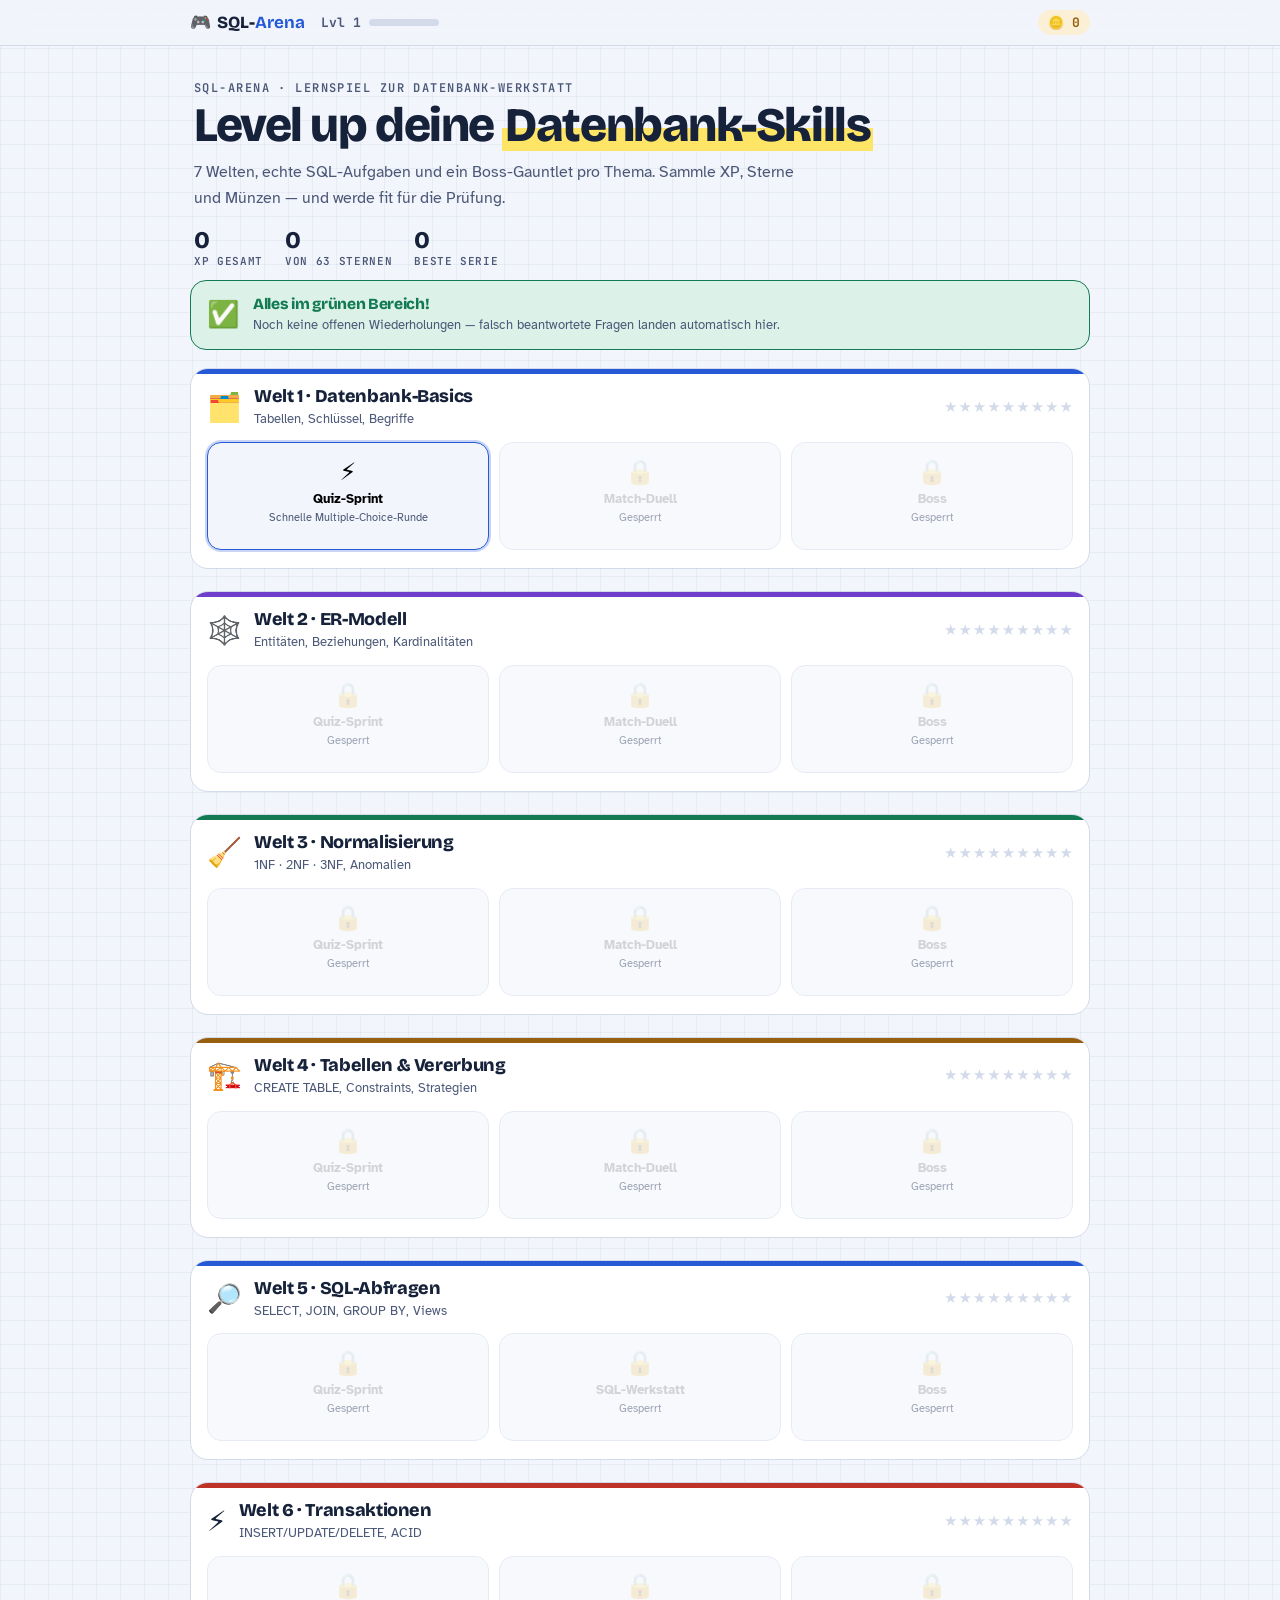
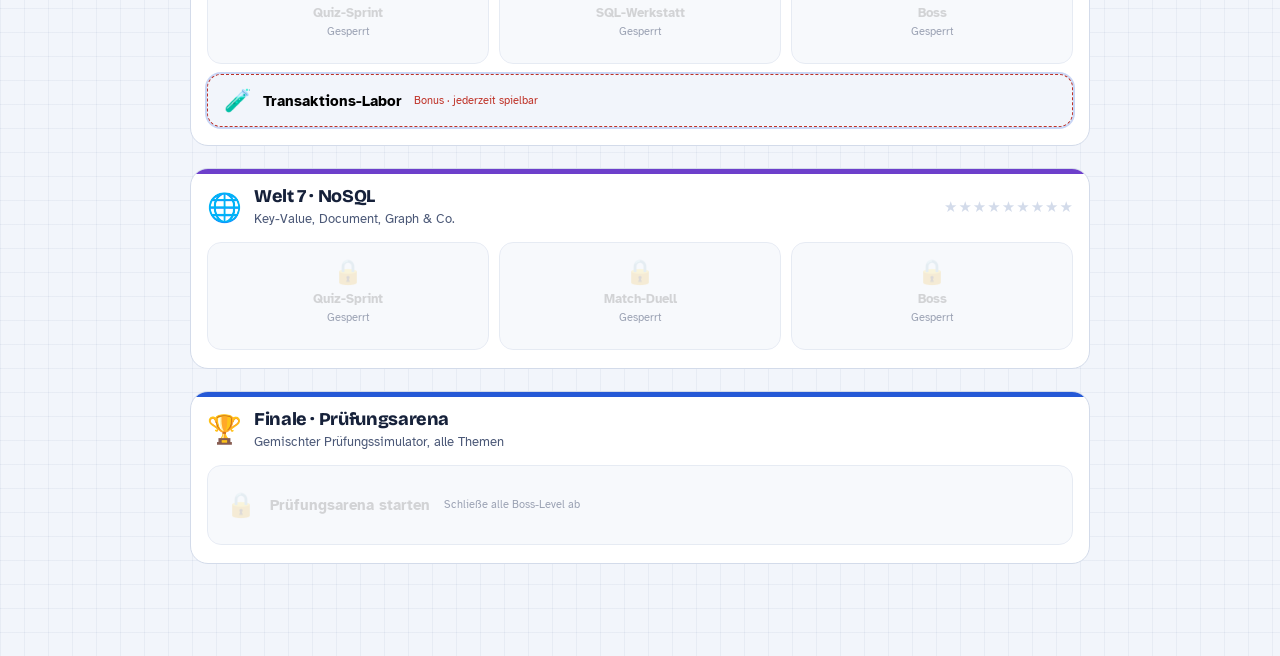
==== commit 09e99c2e: "Erweitere SQL-Engine, füge Transaktions-Labor & Wiederholungsmodus hinzu" ====
--- a/index.html
+++ b/index.html
@@ -94,6 +94,17 @@
 .herostats b{font:800 24px var(--f-display)}
 .herostats span{font:600 11px var(--f-mono); letter-spacing:.06em; text-transform:uppercase; color:var(--ink2)}
 
+.reviewcard{display:flex; align-items:center; gap:14px; border:1.5px dashed var(--warn); background:var(--warn-bg); border-radius:16px; padding:14px 16px; flex-wrap:wrap; margin-top:4px}
+.reviewcard .wicon{font-size:26px; flex-shrink:0}
+.reviewcard h3{margin:0 0 2px; font:800 15.5px var(--f-display); color:var(--warn)}
+.reviewcard p{margin:0; font-size:13px; color:var(--ink2)}
+.reviewtxt{flex:1 1 200px}
+.reviewbtns{display:flex; gap:8px; flex-wrap:wrap}
+.reviewcard-empty{border-style:solid; border-color:var(--a); background:var(--a-bg)}
+.reviewcard-empty h3{color:var(--a)}
+.warnbtn{border-color:var(--warn); color:var(--warn); background:var(--paper)}
+.warnbtn:hover{background:var(--warn-bg)}
+
 .path{display:flex; flex-direction:column; gap:22px; margin-top:18px}
 .worldsec{border:1.5px solid var(--line); background:var(--paper); border-radius:18px; padding:16px 16px 18px; position:relative; overflow:hidden}
 .worldsec::before{content:''; position:absolute; inset:0 0 auto 0; height:5px; background:var(--_c,var(--s))}
@@ -152,6 +163,7 @@
 .opt:disabled{cursor:default}
 .opt.correct{background:var(--a-bg); border-color:var(--a); color:var(--a)}
 .opt.wrong{background:var(--warn-bg); border-color:var(--warn); color:var(--warn)}
+.opt.dim{opacity:.55}
 .expl{margin-top:14px; padding:13px 16px; border-radius:12px; border:1.5px solid var(--line); background:var(--bg); font-size:14px; line-height:1.5}
 .expl.ok{border-color:var(--a); background:var(--a-bg)}
 .expl.no{border-color:var(--warn); background:var(--warn-bg)}
@@ -248,6 +260,36 @@
   .node{min-height:96px; padding:10px 6px}
   .matchgrid{gap:7px 8px}
 }
+
+/* ---- Transaktions-Labor ---- */
+.node.txlab{grid-column:1/-1; flex-direction:row; justify-content:flex-start; gap:12px; min-height:auto; padding:12px 16px; border-style:dashed; border-color:var(--warn)}
+.node.txlab .nicon{font-size:22px}
+.node.txlab .nlabel{font-size:14.5px}
+.node.txlab .nhint{color:var(--warn)}
+.txlabcard{text-align:left}
+.txlabcard .eyebrow, .txlabcard h2{text-align:center}
+.txlabintro{font-size:14.5px; line-height:1.5; margin:0 0 14px; text-align:center}
+.txlabswitch{display:flex; gap:8px; justify-content:center; margin-bottom:16px; flex-wrap:wrap}
+.chip{appearance:none; cursor:pointer; border:1.5px solid var(--line); background:var(--bg); color:var(--ink); font:700 13px var(--f-body); padding:7px 14px; border-radius:99px}
+.chip.on{background:var(--warn-bg); border-color:var(--warn); color:var(--warn)}
+.txlabstage{display:grid; grid-template-columns:1fr 1.1fr 1fr; gap:8px; margin-bottom:14px}
+.txsession, .txdb{border:1.5px solid var(--line); border-radius:12px; padding:10px 8px; text-align:center; background:var(--bg); transition:border-color .2s, background .2s}
+.txsession.active{border-color:var(--warn); background:var(--warn-bg)}
+.txdb{background:var(--paper); border-color:var(--ink)}
+.txhead{font:700 11.5px var(--f-mono); color:var(--ink2); margin-bottom:6px; text-transform:uppercase; letter-spacing:.03em}
+.txval{font:800 17px var(--f-mono)}
+.txval.main{font-size:19px}
+.txsql{background:var(--code-bg); color:var(--code-ink); border:1px solid var(--line); border-radius:10px; padding:10px 12px; font:600 12.5px/1.5 var(--f-mono); white-space:pre-wrap; margin:0 0 10px; overflow-x:auto}
+.txnote{font-size:14px; line-height:1.5; margin-bottom:10px}
+.txlabnav{display:flex; align-items:center; justify-content:space-between; gap:10px; margin-bottom:8px}
+.txstepct{font:700 12px var(--f-mono); color:var(--ink2)}
+.txverdict{background:var(--warn-bg); color:var(--warn); border-radius:12px; padding:12px 14px; font-size:14px; line-height:1.5; margin-top:8px}
+.txverdict b{color:inherit}
+.txquiz{margin-top:16px}
+.txqtext{font:700 15px/1.4 var(--f-display); margin:0 0 10px}
+@media (max-width:520px){
+  .txlabstage{grid-template-columns:1fr; gap:6px}
+}
 </style>
 <div class="top">
   <div id="hud" class="hud"></div>
@@ -268,7 +310,8 @@
 const KEYWORDS = new Set(['SELECT','FROM','WHERE','AND','OR','NOT','AS','JOIN','INNER','LEFT','RIGHT','OUTER',
   'ON','GROUP','BY','HAVING','ORDER','ASC','DESC','LIMIT','DISTINCT','IN','IS','NULL','LIKE','BETWEEN',
   'INSERT','INTO','VALUES','UPDATE','SET','DELETE','CREATE','TABLE','PRIMARY','KEY','FOREIGN','REFERENCES',
-  'NOT','DEFAULT','UNIQUE','TRUE','FALSE','UNION','ALL','EXISTS']);
+  'NOT','DEFAULT','UNIQUE','TRUE','FALSE','UNION','ALL','EXISTS','INTERSECT','EXCEPT','NATURAL','USING',
+  'VIEW','ALTER','ADD','COLUMN','DROP']);
 
 function tokenize(sql){
   const toks = []; let i = 0; const n = sql.length;
@@ -320,6 +363,9 @@
 
 class SqlError extends Error {}
 
+/* Aktuell laufende DB-Referenz für Subquery-Auswertung (SUBQ/EXISTS/IN-Subquery). */
+let CTX_DB = null;
+
 /* ---------- Parser ---------- */
 class Parser {
   constructor(toks){ this.toks = toks; this.p = 0; }
@@ -332,12 +378,27 @@
   _show(){ const t = this.peek(); return t.t==='eof' ? 'Ende' : JSON.stringify(t.v); }
 
   parseStatement(){
-    if(this.isKw('SELECT')) return this.parseSelect();
+    if(this.isKw('SELECT')) return this.parseSelectStmt();
     if(this.isKw('INSERT')) return this.parseInsert();
     if(this.isKw('UPDATE')) return this.parseUpdate();
     if(this.isKw('DELETE')) return this.parseDelete();
     if(this.isKw('CREATE')) return this.parseCreate();
-    throw new SqlError('Unbekannte Anweisung (erwarte SELECT/INSERT/UPDATE/DELETE/CREATE): '+this._show());
+    if(this.isKw('ALTER')) return this.parseAlter();
+    if(this.isKw('DROP')) return this.parseDrop();
+    throw new SqlError('Unbekannte Anweisung (erwarte SELECT/INSERT/UPDATE/DELETE/CREATE/ALTER/DROP): '+this._show());
+  }
+
+  // SELECT inkl. optionaler UNION/INTERSECT/EXCEPT-Verkettung
+  parseSelectStmt(){
+    let left = this.parseSelectCore();
+    while(this.isKw('UNION') || this.isKw('INTERSECT') || this.isKw('EXCEPT')){
+      const op = this.next().v;
+      let all = false;
+      if(op === 'UNION' && this.isKw('ALL')){ this.next(); all = true; }
+      const right = this.parseSelectCore();
+      left = {type:'setop', op, all, left, right};
+    }
+    return left;
   }
 
   parseIdentPath(){
@@ -355,7 +416,7 @@
     return {type:'col', table:null, col:name};
   }
 
-  parseSelect(){
+  parseSelectCore(){
     this.eatKw('SELECT');
     let distinct = false;
     if(this.isKw('DISTINCT')){ this.next(); distinct = true; }
@@ -367,16 +428,29 @@
     this.eatKw('FROM');
     const from = this.parseTableRef();
     const joins = [];
-    while(this.isKw('JOIN') || this.isKw('INNER') || this.isKw('LEFT') || this.isKw('RIGHT')){
+    while(this.isKw('NATURAL') || this.isKw('JOIN') || this.isKw('INNER') || this.isKw('LEFT') || this.isKw('RIGHT')){
+      let natural = false;
+      if(this.isKw('NATURAL')){ natural = true; this.next(); }
       let jt = 'INNER';
       if(this.isKw('LEFT')){ jt='LEFT'; this.next(); if(this.isKw('OUTER')) this.next(); }
       else if(this.isKw('RIGHT')){ jt='RIGHT'; this.next(); if(this.isKw('OUTER')) this.next(); }
       else if(this.isKw('INNER')){ jt='INNER'; this.next(); }
       this.eatKw('JOIN');
       const tbl = this.parseTableRef();
-      this.eatKw('ON');
-      const on = this.parseExprOr();
-      joins.push({type:jt, table:tbl, on});
+      let on = null, using = null;
+      if(natural){
+        // NATURAL JOIN: keine ON/USING-Klausel
+      } else if(this.isKw('USING')){
+        this.next();
+        this.eatOp('(');
+        using = [];
+        do{ if(this.isOp(',')) this.next(); using.push(this.next().v); } while(this.isOp(','));
+        this.eatOp(')');
+      } else {
+        this.eatKw('ON');
+        on = this.parseExprOr();
+      }
+      joins.push({type:jt, table:tbl, on, using, natural});
     }
     let where = null;
     if(this.isKw('WHERE')){ this.next(); where = this.parseExprOr(); }
@@ -431,6 +505,13 @@
     return this.parsePredicate();
   }
   parsePredicate(){
+    if(this.isKw('EXISTS')){
+      this.next();
+      this.eatOp('(');
+      const sub = this.parseSelectStmt();
+      this.eatOp(')');
+      return {op:'EXISTS', stmt: sub};
+    }
     if(this.isOp('(')){
       // Könnte geklammerter Bool-Ausdruck sein
       const save = this.p;
@@ -470,10 +551,15 @@
   maybeChainAfterParen(inner){ return inner; }
   parseInList(){
     this.eatOp('(');
+    if(this.isKw('SELECT')){
+      const sub = this.parseSelectStmt();
+      this.eatOp(')');
+      return {subq: sub};
+    }
     const items = [];
     do{ if(this.isOp(',')) this.next(); items.push(this.parseAddSub()); } while(this.isOp(','));
     this.eatOp(')');
-    return items;
+    return {list: items};
   }
 
   parseAddSub(){
@@ -507,6 +593,11 @@
     if(this.isKw('FALSE')){ this.next(); return {op:'LIT', v:false}; }
     if(this.isOp('(')){
       this.next();
+      if(this.isKw('SELECT')){
+        const sub = this.parseSelectStmt();
+        this.eatOp(')');
+        return {op:'SUBQ', stmt: sub};
+      }
       const e = this.parseExprOr();
       this.eatOp(')');
       return e;
@@ -585,7 +676,15 @@
   }
 
   parseCreate(){
-    this.eatKw('CREATE'); this.eatKw('TABLE');
+    this.eatKw('CREATE');
+    if(this.isKw('VIEW')){
+      this.next();
+      const name = this.next().v;
+      this.eatKw('AS');
+      const select = this.parseSelectStmt();
+      return {type:'createview', name, select};
+    }
+    this.eatKw('TABLE');
     const table = this.next().v;
     this.eatOp('(');
     const cols = [];
@@ -611,6 +710,30 @@
     this.eatOp(')');
     return {type:'create', table, cols};
   }
+
+  parseAlter(){
+    this.eatKw('ALTER'); this.eatKw('TABLE');
+    const table = this.next().v;
+    this.eatKw('ADD');
+    if(this.isKw('COLUMN')) this.next();
+    const col = this.next().v;
+    let dtype = this.next().v;
+    if(this.isOp('(')){ this.next(); while(!this.isOp(')')) this.next(); this.next(); }
+    let defaultVal = undefined;
+    while(true){
+      if(this.isKw('DEFAULT')){ this.next(); defaultVal = this.parseAddSub(); continue; }
+      if(this.isKw('NOT')){ this.next(); this.eatKw('NULL'); continue; }
+      if(this.isKw('NULL')){ this.next(); continue; }
+      break;
+    }
+    return {type:'alter', table, col, dtype:String(dtype).toUpperCase(), defaultVal};
+  }
+
+  parseDrop(){
+    this.eatKw('DROP'); this.eatKw('TABLE');
+    const table = this.next().v;
+    return {type:'drop', table};
+  }
 }
 
 function parseSQL(sql){
@@ -624,14 +747,26 @@
 /* ---------- Evaluator ---------- */
 function cloneDb(db){
   const out = {};
-  for(const k in db) out[k] = db[k].map(r => Object.assign({}, r));
+  for(const k in db){
+    if(k === '__views'){ out.__views = Object.assign({}, db.__views); continue; }
+    out[k] = db[k].map(r => Object.assign({}, r));
+  }
   return out;
 }
 
-function findTable(db, name){
-  const key = Object.keys(db).find(k => k.toUpperCase() === String(name).toUpperCase());
-  if(!key) throw new SqlError('Unbekannte Tabelle: '+name);
-  return {key, rows: db[key]};
+// forWrite=true: Views werden nicht materialisiert, sondern lösen einen Fehler aus (INSERT/UPDATE/DELETE/ALTER/DROP auf Views verboten).
+function findTable(db, name, forWrite){
+  const key = Object.keys(db).find(k => k !== '__views' && k.toUpperCase() === String(name).toUpperCase());
+  if(key) return {key, rows: db[key]};
+  const viewKey = db.__views && Object.keys(db.__views).find(k => k === String(name).toUpperCase());
+  if(viewKey){
+    if(forWrite) throw new SqlError('Views sind nur lesbar (CREATE VIEW): '+name);
+    const res = runSelectStatement(db.__views[viewKey], db, null);
+    if(!res.ok) throw new SqlError('Fehler beim Auswerten der View "'+name+'": '+res.error);
+    const rows = res.rows.map(r => { const o = {}; res.columns.forEach((c,i) => { o[c] = r[i]; }); return o; });
+    return {key:name, rows, isView:true};
+  }
+  throw new SqlError('Unbekannte Tabelle: '+name);
 }
 
 // env: {tableAliasUpper: rowObjectOrNull, ...}, plus __agg for aggregate context
@@ -696,7 +831,24 @@
     case 'IN': {
       const l = evalExpr(e.l, env);
       if(l == null) return null;
-      return e.r.some(x => evalExpr(x, env) == l);
+      if(e.r.subq){
+        const res = runSelectStatement(e.r.subq, CTX_DB, env);
+        if(!res.ok) throw new SqlError('Subquery-Fehler: '+res.error);
+        return res.rows.some(row => row[0] == l);
+      }
+      return e.r.list.some(x => evalExpr(x, env) == l);
+    }
+    case 'SUBQ': {
+      const res = runSelectStatement(e.stmt, CTX_DB, env);
+      if(!res.ok) throw new SqlError('Subquery-Fehler: '+res.error);
+      if(res.type !== 'select') throw new SqlError('Subquery muss ein SELECT sein');
+      if(res.rows.length === 0) return null;
+      return res.rows[0][0];
+    }
+    case 'EXISTS': {
+      const res = runSelectStatement(e.stmt, CTX_DB, env);
+      if(!res.ok) throw new SqlError('Subquery-Fehler: '+res.error);
+      return res.rows.length > 0;
     }
     case 'BETWEEN': {
       const v = evalExpr(e.e, env), lo = evalExpr(e.lo, env), hi = evalExpr(e.hi, env);
@@ -761,29 +913,53 @@
 function makeEnvFromRow(tableKey, row){ const env = {}; env[tableKey] = row; return env; }
 function mergeEnv(a, b){ return Object.assign({}, a, b); }
 
-function runSelect(stmt, db){
+function runSelect(stmt, db, outerEnv){
   const {key: fromKey, rows: fromRows} = findTable(db, stmt.from.name);
   const fromAlias = stmt.from.alias || stmt.from.name;
-  let combined = fromRows.map(r => makeEnvFromRow(fromAlias, r));
-
+  let combined = fromRows.map(r => outerEnv ? mergeEnv(outerEnv, makeEnvFromRow(fromAlias, r)) : makeEnvFromRow(fromAlias, r));
+
+  let joinedTables = [stmt.from];
   for(const j of stmt.joins){
     const {rows: joinRows} = findTable(db, j.table.name);
     const joinAlias = j.table.alias || j.table.name;
+    let usingCols = j.using;
+    if(j.natural){
+      const joinSample = joinRows[0] || {};
+      const joinColsUp = new Set(Object.keys(joinSample).map(c => c.toUpperCase()));
+      const commonSet = new Set();
+      for(const t of joinedTables){
+        const {rows: tRows} = findTable(db, t.name);
+        const sample = tRows[0] || {};
+        Object.keys(sample).forEach(c => { if(joinColsUp.has(c.toUpperCase())) commonSet.add(c); });
+      }
+      usingCols = [...commonSet];
+    }
     const next = [];
     for(const leftEnv of combined){
       let matched = false;
       for(const r of joinRows){
         const env = mergeEnv(leftEnv, makeEnvFromRow(joinAlias, r));
         let ok;
-        try{ ok = evalExpr(j.on, env); } catch(err){ ok = false; }
+        try{
+          if(usingCols && usingCols.length){
+            ok = usingCols.every(colName => {
+              const lv = resolveCol(leftEnv, null, colName);
+              const rk = Object.keys(r).find(k => k.toUpperCase() === colName.toUpperCase());
+              const rv = rk ? r[rk] : null;
+              return lv != null && rv != null && lv == rv;
+            });
+          } else {
+            ok = evalExpr(j.on, env);
+          }
+        } catch(err){ ok = false; }
         if(ok){ matched = true; next.push(env); }
       }
       if(!matched && j.type === 'LEFT'){
-        const nullRow = {}; // alle Spaltennamen unbekannt -> resolveCol gibt null zurück, da env[alias]=null
         next.push(mergeEnv(leftEnv, {[joinAlias]: null}));
       }
     }
     combined = next;
+    joinedTables.push(j.table);
   }
 
   if(stmt.where){
@@ -925,6 +1101,42 @@
   return {ok:true, type:'select', columns, rows: outRows};
 }
 
+// Dispatcher: normales SELECT oder UNION/INTERSECT/EXCEPT-Verkettung; outerEnv erlaubt korrelierte Subqueries.
+function runSelectStatement(stmt, db, outerEnv){
+  if(stmt.type === 'setop') return runSetOp(stmt, db, outerEnv);
+  return runSelect(stmt, db, outerEnv);
+}
+
+function runSetOp(stmt, db, outerEnv){
+  const l = runSelectStatement(stmt.left, db, outerEnv);
+  if(!l.ok) return l;
+  const r = runSelectStatement(stmt.right, db, outerEnv);
+  if(!r.ok) return r;
+  if(l.columns.length !== r.columns.length){
+    return {ok:false, error:(stmt.op)+': beide SELECTs müssen dieselbe Anzahl Spalten haben'};
+  }
+  const na = l.rows.map(row => row.map(normVal));
+  const nb = r.rows.map(row => row.map(normVal));
+  let outNorm;
+  if(stmt.op === 'UNION'){
+    outNorm = na.concat(nb);
+    if(!stmt.all){
+      const seen = new Set(); const uniq = [];
+      for(const row of outNorm){ const k = JSON.stringify(row); if(!seen.has(k)){ seen.add(k); uniq.push(row); } }
+      outNorm = uniq;
+    }
+  } else if(stmt.op === 'INTERSECT'){
+    const setB = new Set(nb.map(row => JSON.stringify(row)));
+    const seen = new Set(); outNorm = [];
+    for(const row of na){ const k = JSON.stringify(row); if(setB.has(k) && !seen.has(k)){ seen.add(k); outNorm.push(row); } }
+  } else { // EXCEPT
+    const setB = new Set(nb.map(row => JSON.stringify(row)));
+    const seen = new Set(); outNorm = [];
+    for(const row of na){ const k = JSON.stringify(row); if(!setB.has(k) && !seen.has(k)){ seen.add(k); outNorm.push(row); } }
+  }
+  return {ok:true, type:'select', columns: l.columns, rows: outNorm};
+}
+
 function evalArithWithAgg(e, rows){
   if(e.op === 'FUNC' && AGG_FUNCS.has(e.name)) return evalAgg(e, rows);
   if(e.op === 'ARITH'){
@@ -962,7 +1174,7 @@
 }
 
 function runInsert(stmt, db){
-  const {key} = findTable(db, stmt.table);
+  const {key} = findTable(db, stmt.table, true);
   const existing = db[key];
   const template = existing[0] || {};
   const allCols = stmt.cols || Object.keys(template);
@@ -978,7 +1190,7 @@
 }
 
 function runUpdate(stmt, db){
-  const {key} = findTable(db, stmt.table);
+  const {key} = findTable(db, stmt.table, true);
   const rows = db[key];
   let affected = 0;
   for(const row of rows){
@@ -997,7 +1209,7 @@
 }
 
 function runDelete(stmt, db){
-  const {key} = findTable(db, stmt.table);
+  const {key} = findTable(db, stmt.table, true);
   const rows = db[key];
   const kept = [];
   let affected = 0;
@@ -1012,28 +1224,62 @@
 }
 
 function runCreate(stmt, db){
-  const exists = Object.keys(db).some(k => k.toUpperCase() === stmt.table.toUpperCase());
+  const exists = Object.keys(db).some(k => k !== '__views' && k.toUpperCase() === stmt.table.toUpperCase())
+    || (db.__views && Object.keys(db.__views).some(k => k === stmt.table.toUpperCase()));
   if(exists) throw new SqlError('Tabelle existiert bereits: '+stmt.table);
   db[stmt.table] = [];
   return {ok:true, type:'create', table: stmt.table, columns: stmt.cols, db};
 }
 
+function runCreateView(stmt, db){
+  db.__views = db.__views || {};
+  const upName = stmt.name.toUpperCase();
+  const exists = Object.keys(db).some(k => k !== '__views' && k.toUpperCase() === upName) || db.__views[upName];
+  if(exists) throw new SqlError('Name bereits vergeben: '+stmt.name);
+  db.__views[upName] = stmt.select;
+  return {ok:true, type:'createview', name: stmt.name, db};
+}
+
+function runAlter(stmt, db){
+  const {rows} = findTable(db, stmt.table, true);
+  const already = rows[0] && Object.keys(rows[0]).some(k => k.toUpperCase() === stmt.col.toUpperCase());
+  if(already) throw new SqlError('Spalte existiert bereits: '+stmt.col);
+  const defVal = stmt.defaultVal !== undefined ? evalExpr(stmt.defaultVal, {}) : null;
+  rows.forEach(r => { r[stmt.col] = defVal; });
+  return {ok:true, type:'alter', table: stmt.table, col: stmt.col, affected: rows.length, db};
+}
+
+function runDrop(stmt, db){
+  const {key} = findTable(db, stmt.table, true);
+  delete db[key];
+  return {ok:true, type:'drop', table: stmt.table, db};
+}
+
 function run(sql, db, opts){
   opts = opts || {};
   const workDb = opts.mutate ? db : cloneDb(db);
+  const prevCtx = CTX_DB;
+  CTX_DB = workDb;
   try{
     const stmt = parseSQL(sql);
     let res;
-    if(stmt.type === 'select') res = runSelect(stmt, workDb);
+    if(stmt.type === 'select') res = runSelect(stmt, workDb, null);
+    else if(stmt.type === 'setop') res = runSetOp(stmt, workDb, null);
     else if(stmt.type === 'insert') res = runInsert(stmt, workDb);
     else if(stmt.type === 'update') res = runUpdate(stmt, workDb);
     else if(stmt.type === 'delete') res = runDelete(stmt, workDb);
     else if(stmt.type === 'create') res = runCreate(stmt, workDb);
+    else if(stmt.type === 'createview') res = runCreateView(stmt, workDb);
+    else if(stmt.type === 'alter') res = runAlter(stmt, workDb);
+    else if(stmt.type === 'drop') res = runDrop(stmt, workDb);
+    else throw new SqlError('Nicht unterstützte Anweisung');
     res.stmt = stmt;
     res.dbAfter = workDb;
     return res;
   } catch(err){
     return {ok:false, error: (err && err.message) || String(err)};
+  } finally {
+    CTX_DB = prevCtx;
   }
 }
 
@@ -1121,6 +1367,15 @@
   {t:'Neue Zeile einfügen', c:"INSERT INTO TABELLE (spalte1, spalte2)\nVALUES (wert1, wert2)"},
   {t:'Werte ändern', c:"UPDATE TABELLE\nSET spalte = neuerWert\nWHERE bedingung   -- sonst ändert sich ALLES!"},
   {t:'Zeilen löschen', c:"DELETE FROM TABELLE\nWHERE bedingung   -- sonst wird ALLES gelöscht!"},
+  {t:'Ergebnisse vereinen', c:"SELECT spalte FROM A\nUNION\nSELECT spalte FROM B   -- entfernt Duplikate"},
+  {t:'Alles behalten', c:"... UNION ALL ...   -- wie UNION, aber MIT Duplikaten"},
+  {t:'Schnittmenge / Differenz', c:"SELECT x FROM A INTERSECT SELECT x FROM B\nSELECT x FROM A EXCEPT SELECT x FROM B"},
+  {t:'Join über gleiche Spalte', c:"FROM A JOIN B USING(gemeinsame_spalte)\n-- oder: FROM A NATURAL JOIN B"},
+  {t:'Verschachtelte Abfrage (Skalar)', c:"WHERE preis > (SELECT AVG(preis) FROM ARTIKEL)"},
+  {t:'IN mit Subquery', c:"WHERE kunde_id IN (SELECT kunde_id FROM BESTELLUNG)"},
+  {t:'EXISTS / NOT EXISTS', c:"WHERE EXISTS (SELECT 1 FROM B WHERE b.a_id = a.id)\n-- prüft nur: gibt es Treffer?"},
+  {t:'Gespeicherte Sicht (View)', c:"CREATE VIEW NAME AS\nSELECT ... FROM ...   -- nur lesbar, wie eine gespeicherte Abfrage"},
+  {t:'Tabelle ändern/löschen', c:"ALTER TABLE T ADD COLUMN spalte TYP\nDROP TABLE T"},
 ];
 
 /* ---------- SQL-Werkstatt Aufgaben ---------- */
@@ -1157,6 +1412,33 @@
   {id:'s10', diff:3, type:'select', prompt:'Zeige <b>name</b> (KUNDE) und <b>bestellung_id</b> für <b>alle</b> Kund*innen — auch jene ohne Bestellung (dann NULL bei bestellung_id).',
     sol:"SELECT k.name, b.bestellung_id FROM KUNDE k LEFT JOIN BESTELLUNG b ON k.kunde_id = b.kunde_id",
     hints:["Ein normaler JOIN würde Kund*innen ohne Bestellung weglassen.", "LEFT JOIN KUNDE → BESTELLUNG behält alle Kund*innen."]},
+  {id:'s11', diff:2, type:'select', prompt:'Zeige <b>name</b> aller Kund*innen, die entweder aus <b>Graz</b> kommen <b>oder</b> mindestens eine <b>offene</b> Bestellung haben — jeder Name nur einmal (nutze <b>UNION</b>).',
+    sol:"SELECT name FROM KUNDE WHERE ort = 'Graz' UNION SELECT k.name FROM KUNDE k JOIN BESTELLUNG b ON k.kunde_id = b.kunde_id WHERE b.status = 'offen'",
+    hints:["Zwei separate SELECTs, verbunden mit UNION.", "UNION entfernt automatisch doppelte Zeilen (z.B. wenn jemand beide Bedingungen erfüllt)."]},
+  {id:'s12', diff:2, type:'select', prompt:'Zeige <b>name</b> aller Kund*innen, die <b>mindestens eine</b> Bestellung aufgegeben haben. Nutze dafür eine <b>Subquery mit IN</b> (kein JOIN).',
+    sol:"SELECT name FROM KUNDE WHERE kunde_id IN (SELECT kunde_id FROM BESTELLUNG)",
+    hints:["WHERE kunde_id IN (SELECT kunde_id FROM BESTELLUNG)", "Die Subquery in Klammern liefert alle kunde_id, die in BESTELLUNG vorkommen."]},
+  {id:'s13', diff:3, type:'select', prompt:'Zeige <b>name</b> aller Kund*innen, die <b>noch keine</b> Bestellung aufgegeben haben. Nutze <b>NOT EXISTS</b> mit einer korrelierten Subquery.',
+    sol:"SELECT name FROM KUNDE k WHERE NOT EXISTS (SELECT 1 FROM BESTELLUNG b WHERE b.kunde_id = k.kunde_id)",
+    hints:["NOT EXISTS (SELECT 1 FROM BESTELLUNG b WHERE b.kunde_id = k.kunde_id)", "Die innere Abfrage bezieht sich auf die äußere Zeile (k.kunde_id) — das macht sie 'korreliert'."]},
+  {id:'s14', diff:3, type:'select', prompt:'Zeige <b>bezeichnung</b> und <b>preis</b> aller Artikel, die <b>teurer als der Durchschnittspreis</b> aller Artikel sind. Nutze eine <b>skalare Subquery</b>.',
+    sol:"SELECT bezeichnung, preis FROM ARTIKEL WHERE preis > (SELECT AVG(preis) FROM ARTIKEL)",
+    hints:["(SELECT AVG(preis) FROM ARTIKEL) liefert genau einen Wert — eine 'skalare' Subquery.", "WHERE preis > (SELECT AVG(preis) FROM ARTIKEL)"]},
+  {id:'s15', diff:2, type:'select', prompt:'Zeige alle <b>kunde_id</b>, die <b>keine</b> Bestellung haben. Nutze <b>EXCEPT</b> (Menge aller Kund*innen minus Menge der bestellenden Kund*innen).',
+    sol:"SELECT kunde_id FROM KUNDE EXCEPT SELECT kunde_id FROM BESTELLUNG",
+    hints:["EXCEPT liefert alles aus der ersten Abfrage, was NICHT auch in der zweiten vorkommt.", "SELECT kunde_id FROM KUNDE EXCEPT SELECT kunde_id FROM BESTELLUNG"]},
+  {id:'s16', diff:3, type:'createview', viewName:'OFFENE_BESTELLUNGEN', prompt:'Erstelle eine <b>View</b> namens <b>OFFENE_BESTELLUNGEN</b>, die <b>name</b> (KUNDE) und <b>datum</b> (BESTELLUNG) aller Bestellungen mit Status <b>\'offen\'</b> zeigt.',
+    sol:"CREATE VIEW OFFENE_BESTELLUNGEN AS SELECT k.name, b.datum FROM KUNDE k JOIN BESTELLUNG b ON k.kunde_id = b.kunde_id WHERE b.status = 'offen'",
+    hints:["CREATE VIEW NAME AS SELECT ...", "Die View speichert keine Daten, sondern die Abfrage selbst — bei jedem Zugriff neu berechnet."]},
+  {id:'s17', diff:2, type:'write', table:'ARTIKEL', prompt:'Füge der Tabelle <b>ARTIKEL</b> eine neue Spalte <b>hersteller</b> (VARCHAR) mit Standardwert <b>\'unbekannt\'</b> hinzu.',
+    sol:"ALTER TABLE ARTIKEL ADD COLUMN hersteller VARCHAR(50) DEFAULT 'unbekannt'",
+    hints:["ALTER TABLE ARTIKEL ADD COLUMN hersteller VARCHAR(50) DEFAULT 'unbekannt'", "DEFAULT setzt den Wert für alle bereits vorhandenen Zeilen."]},
+  {id:'s18', diff:2, type:'select', prompt:'Zeige <b>bestellung_id</b> und <b>artikel_id</b> aller Bestellpositionen — nutze diesmal <b>JOIN ... USING</b> statt ON (beide Tabellen haben die Spalte bestellung_id gemeinsam).',
+    sol:"SELECT bestellung_id, artikel_id FROM BESTELLUNG JOIN BESTELLPOSITION USING(bestellung_id)",
+    hints:["FROM BESTELLUNG JOIN BESTELLPOSITION USING(bestellung_id)", "USING(spalte) funktioniert nur, wenn beide Tabellen die Spalte gleich benennen — dann kein a.spalte = b.spalte nötig."]},
+  {id:'s19', diff:1, type:'drop', table:'BESTELLPOSITION', prompt:'Die Tabelle <b>BESTELLPOSITION</b> wird nicht mehr gebraucht — <b>lösche</b> die ganze Tabelle (nicht nur die Zeilen!).',
+    sol:"DROP TABLE BESTELLPOSITION",
+    hints:["DELETE löscht nur Zeilen — die Tabelle selbst bleibt.", "DROP TABLE BESTELLPOSITION entfernt die ganze Tabelle inklusive Struktur."]},
 ];
 
 const SQL_TASKS_W6 = [
@@ -1416,6 +1698,7 @@
   progress: {}, // {w1:{quiz:{done,stars,best}, skill:{...}, boss:{...}}}
   examBest: null,
   weak: {}, // {w1:{ok:0,total:0}}
+  missed: {quiz:{}, sql:{}}, // {quiz:{'w1::Frage-Text':true}, sql:{'w5::s3':true}}
 });
 
 let S = Store.get('sqla:state', null) || DEFAULT_STATE();
@@ -1466,6 +1749,57 @@
   const p = S.progress[worldId];
   if(!p) return 0;
   return (p.quiz?.stars||0) + (p.skill?.stars||0) + (p.boss?.stars||0);
+}
+
+/* ---------- Wiederholungs-/Lernmodus: merkt sich falsch beantwortete Fragen/Aufgaben ---------- */
+function noteMissed(kind, worldId, key){
+  if(!S.missed) S.missed = {quiz:{}, sql:{}};
+  if(!S.missed[kind]) S.missed[kind] = {};
+  S.missed[kind][worldId+'::'+key] = true;
+  saveState();
+}
+function clearMissed(kind, worldId, key){
+  if(S.missed && S.missed[kind]) delete S.missed[kind][worldId+'::'+key];
+  saveState();
+}
+function missedKeys(kind){
+  if(!S.missed || !S.missed[kind]) return [];
+  return Object.keys(S.missed[kind]).map(k => {
+    const i = k.indexOf('::');
+    return {worldId: k.slice(0,i), key: k.slice(i+2)};
+  });
+}
+function missedCount(){ return missedKeys('quiz').length + missedKeys('sql').length; }
+function buildReviewQuizPool(){
+  const out = [];
+  missedKeys('quiz').forEach(({worldId, key}) => {
+    const pools = [QUIZ[worldId]||[], BOSS[worldId]||[]];
+    for(const pool of pools){
+      const hit = pool.find(q => q.q === key);
+      if(hit){ out.push(Object.assign({}, hit, {_srcWorld: worldId})); break; }
+    }
+  });
+  return out;
+}
+function buildReviewSqlTasks(){
+  const out = [];
+  missedKeys('sql').forEach(({worldId, key}) => {
+    const pool = worldId === 'w5' ? SQL_TASKS_W5 : SQL_TASKS_W6;
+    const hit = pool.find(t => t.id === key);
+    if(hit) out.push(Object.assign({}, hit, {_srcWorld: worldId}));
+  });
+  return out;
+}
+const REVIEW_WORLD = {id:'review', n:'', title:'Wiederholung', sub:'Nur deine bisherigen Fehler', icon:'🔁', color:'k', skillType:'match'};
+function startReviewQuiz(){
+  const pool = buildReviewQuizPool();
+  if(!pool.length){ toast('Keine offenen Wiederholungen 🎉', 'ok'); return; }
+  nav(el2 => StageQuiz.render(el2, REVIEW_WORLD, {pool, count: pool.length, timeLimit:35, lives: pool.length+2, stageKey:'review', xpPer:8, coinPer:2}));
+}
+function startReviewSql(){
+  const tasks = buildReviewSqlTasks();
+  if(!tasks.length){ toast('Keine offenen Wiederholungen 🎉', 'ok'); return; }
+  nav(el2 => StageSql.render(el2, REVIEW_WORLD, {tasks}));
 }
 
 /* ---------- Navigation / Screen-Root ---------- */
@@ -1551,6 +1885,7 @@
         <div><b>${S.bestStreak}</b><span>beste Serie</span></div>
       </div>
     </section>
+    ${reviewCardHtml()}
     <div class="path">
   `;
   WORLDS.forEach((w, wi) => {
@@ -1577,6 +1912,13 @@
         ${prog.done ? starsHtml(prog.stars,3) : (unlocked ? '<span class="nhint">'+esc(st.desc)+'</span>' : '<span class="nhint">Gesperrt</span>')}
       </button>`;
     });
+    if(w.id === 'w6'){
+      html += `<button class="node txlab ready" id="txlabBtn">
+        <span class="nicon">🧪</span>
+        <span class="nlabel">Transaktions-Labor</span>
+        <span class="nhint">Bonus · jederzeit spielbar</span>
+      </button>`;
+    }
     html += `</div></div>`;
   });
   const examUnlocked = isExamUnlocked();
@@ -1606,10 +1948,34 @@
   });
   const examBtn = wrap.querySelector('#examBtn');
   if(examBtn) examBtn.addEventListener('click', () => nav(renderExamIntro));
+  const txlabBtn = wrap.querySelector('#txlabBtn');
+  if(txlabBtn) txlabBtn.addEventListener('click', () => nav(el2 => TxLab.render(el2)));
+  const reviewQuizBtn = wrap.querySelector('#reviewQuizBtn');
+  if(reviewQuizBtn) reviewQuizBtn.addEventListener('click', startReviewQuiz);
+  const reviewSqlBtn = wrap.querySelector('#reviewSqlBtn');
+  if(reviewSqlBtn) reviewSqlBtn.addEventListener('click', startReviewSql);
 
   // Autoscroll zum aktuellen (nächsten offenen) Knoten
   const nextNode = wrap.querySelector('.node.ready') || wrap.querySelector('.node.done');
   if(nextNode){ setTimeout(()=> nextNode.scrollIntoView({block:'center', behavior:'instant'}), 30); }
+}
+
+function reviewCardHtml(){
+  const qn = missedKeys('quiz').length, sn = missedKeys('sql').length;
+  if(qn===0 && sn===0){
+    return `<section class="reviewcard reviewcard-empty">
+      <span class="wicon">✅</span>
+      <div><h3>Alles im grünen Bereich!</h3><p>Noch keine offenen Wiederholungen — falsch beantwortete Fragen landen automatisch hier.</p></div>
+    </section>`;
+  }
+  return `<section class="reviewcard">
+    <span class="wicon">🔁</span>
+    <div class="reviewtxt"><h3>Wiederholungsmodus</h3><p>Übe gezielt, was bisher noch nicht saß.</p></div>
+    <div class="reviewbtns">
+      ${qn>0 ? `<button class="btn warnbtn" id="reviewQuizBtn">🔁 ${qn} Frage${qn===1?'':'n'} wiederholen</button>` : ''}
+      ${sn>0 ? `<button class="btn warnbtn" id="reviewSqlBtn">🔁 ${sn} SQL-Aufgabe${sn===1?'':'n'} wiederholen</button>` : ''}
+    </div>
+  </section>`;
 }
 
 function totalStars(){
@@ -1654,6 +2020,7 @@
   Store, shuffle, pick, esc, fmtNum, S, saveState, level, xpIntoLevel, addXp, addCoins, noteStreak, noteWeak,
   stageProg, completeStage, isStageUnlocked, isExamUnlocked, worldStars, totalStars,
   nav, root, renderHud, toast, confettiBurst, starsHtml, openStage,
+  noteMissed, clearMissed, missedCount, startReviewQuiz, startReviewSql,
 };
 /* ============================================================
    Stage: Quiz-Sprint / Boss — schnelle Multiple-Choice-Runde
@@ -1662,7 +2029,7 @@
   function render(el, world, cfg){
     const items = shuffle(cfg.pool).slice(0, Math.min(cfg.count, cfg.pool.length)).map(q => {
       const order = shuffle(q.o.map((_,i)=>i));
-      return {q: q.q, o: order.map(i=>q.o[i]), c: order.indexOf(q.c), e: q.e};
+      return {q: q.q, o: order.map(i=>q.o[i]), c: order.indexOf(q.c), e: q.e, _srcWorld: q._srcWorld || world.id};
     });
     let idx = 0, lives = cfg.lives, correct = 0, streak = 0, xpGain = 0, coinGain = 0, timer = null, timeLeft = 0, answered = false;
 
@@ -1734,6 +2101,8 @@
         lives--; streak = 0;
       }
       noteWeak(world.id, ok);
+      const srcW = it._srcWorld || world.id;
+      if(ok) clearMissed('quiz', srcW, it.q); else noteMissed('quiz', srcW, it.q);
       const expl = document.createElement('div');
       expl.className = 'expl ' + (ok?'ok':'no');
       expl.innerHTML = `<b>${ok?'Richtig!':(i===-1?'Zeit abgelaufen.':'Nicht ganz.')}</b> ${esc(it.e||'')}
@@ -2072,11 +2441,23 @@
       if(t.type === 'select'){
         out.innerHTML = renderTable(userRes.columns, userRes.rows);
         ok = SQLEngine.compareResults(userRes, solRes, !!t.orderMatters);
+      } else if(t.type === 'createview'){
+        const checkSql = 'SELECT * FROM ' + t.viewName;
+        const uv = SQLEngine.run(checkSql, userDb, {mutate:true});
+        const sv = SQLEngine.run(checkSql, solDb, {mutate:true});
+        out.innerHTML = uv.ok ? renderTable(uv.columns, uv.rows) : `<p class="sqlmsg err">⚠️ Fehler: ${esc(uv.error)}</p>`;
+        ok = !!(uv.ok && sv.ok && SQLEngine.compareResults(uv, sv, false));
+      } else if(t.type === 'drop'){
+        const gone = !Object.keys(userDb).some(k => k.toUpperCase() === t.table.toUpperCase());
+        out.innerHTML = `<p class="sqlmsg">${gone ? 'Tabelle wurde entfernt.' : 'Tabelle existiert noch.'}</p>`;
+        ok = gone;
       } else {
         out.innerHTML = `<p class="sqlmsg">${userRes.affected} Zeile(n) betroffen.</p>` + renderTable(Object.keys(userDb[t.table][0]||userDb[t.table]||{}), (userDb[t.table]||[]).slice(0,8).map(r=>Object.values(r)));
         ok = compareTableRows(userDb[t.table], solDb[t.table]);
       }
       noteWeak(world.id, ok);
+      const srcW = world.id === 'review' ? (t._srcWorld || world.id) : world.id;
+      if(ok) clearMissed('sql', srcW, t.id); else noteMissed('sql', srcW, t.id);
       if(ok) onCorrect(); else onWrong();
     }
 
@@ -2151,6 +2532,146 @@
   return {render};
 })();
 const Engine_lastDraft = {};
+/* ============================================================
+   Transaktions-Labor — interaktive Schritt-für-Schritt-Simulation
+   von Nebenläufigkeitsproblemen (Lost Update, Dirty Read).
+   Bonus-Tool, unabhängig vom Fortschrittssystem.
+   ============================================================ */
+const TX_SCENARIOS = {
+  lost: {
+    title: 'Lost Update (verlorene Änderung)',
+    intro: 'Konto <b>KTO-1</b> hat einen Kontostand von <b>1000&nbsp;€</b>. Zwei Sitzungen (A und B) arbeiten gleichzeitig damit — <b>ohne</b> dass eine auf die andere wartet.',
+    start: 1000,
+    steps: [
+      {who:null, sql:null, note:'Ausgangslage: Kontostand in der Datenbank = <b>1000&nbsp;€</b>.', a:null, b:null, db:1000},
+      {who:'A', sql:'BEGIN TRANSACTION;\nSELECT kontostand FROM KONTO WHERE id=1;', note:'Sitzung A startet eine Transaktion und liest den Kontostand: <b>1000&nbsp;€</b>.', a:1000, b:null, db:1000},
+      {who:'B', sql:'BEGIN TRANSACTION;\nSELECT kontostand FROM KONTO WHERE id=1;', note:'Gleichzeitig startet Sitzung B ebenfalls eine Transaktion und liest denselben Wert: <b>1000&nbsp;€</b>.', a:1000, b:1000, db:1000},
+      {who:'A', sql:'UPDATE KONTO SET kontostand = 1000 - 200\nWHERE id=1;   -- Abhebung', note:'Sitzung A hebt 200&nbsp;€ ab und rechnet lokal: 1000 − 200 = <b>800&nbsp;€</b> (noch nicht gespeichert).', a:800, b:1000, db:1000},
+      {who:'A', sql:'COMMIT;', note:'Sitzung A bestätigt (COMMIT). Die Datenbank zeigt jetzt <b>800&nbsp;€</b>.', a:800, b:1000, db:800},
+      {who:'B', sql:'UPDATE KONTO SET kontostand = 1000 + 500\nWHERE id=1;   -- Einzahlung', note:'Sitzung B zahlt 500&nbsp;€ ein — rechnet aber mit ihrem <b>alten</b> gelesenen Wert: 1000 + 500 = <b>1500&nbsp;€</b>. Von Sitzung A weiß B nichts!', a:800, b:1500, db:800},
+      {who:'B', sql:'COMMIT;', note:'Sitzung B bestätigt (COMMIT). Die Datenbank zeigt jetzt <b>1500&nbsp;€</b> — die Abhebung von A (−200&nbsp;€) ist spurlos verschwunden! ⚠️', a:800, b:1500, db:1500},
+    ],
+    verdict: 'Richtig wäre <b>1300&nbsp;€</b> gewesen (1000 − 200 + 500). Stattdessen zeigt die Datenbank 1500&nbsp;€ — Sitzung B hat auf einem veralteten Wert aufgebaut und Sitzung A\'s Änderung überschrieben. Das ist ein <b>Lost Update</b>.',
+    quiz: {
+      q: 'Wie hätte man dieses Lost Update verhindern können?',
+      o: ['Durch striktere Sperren (Locking) oder eine höhere Isolationsstufe, sodass B erst nach dem COMMIT von A lesen/schreiben darf', 'Indem man COMMIT ganz weglässt', 'Indem beide Sitzungen denselben Tabellennamen benutzen', 'Das lässt sich grundsätzlich nicht verhindern'],
+      c: 0,
+      e: 'Mit Locking (z.B. SELECT ... FOR UPDATE) oder einer höheren Isolationsstufe (z.B. SERIALIZABLE) hätte B warten müssen, bis A fertig ist — und dann mit dem aktuellen Stand (800&nbsp;€) weitergerechnet.'
+    }
+  },
+  dirty: {
+    title: 'Dirty Read (Lesen ungültiger Daten)',
+    intro: 'Konto <b>KTO-2</b> hat einen Kontostand von <b>500&nbsp;€</b>. Sitzung A ändert etwas, entscheidet sich dann aber um.',
+    start: 500,
+    steps: [
+      {who:null, sql:null, note:'Ausgangslage: Kontostand in der Datenbank = <b>500&nbsp;€</b>.', a:null, b:null, db:500},
+      {who:'A', sql:'BEGIN TRANSACTION;\nUPDATE KONTO SET kontostand = 500 + 1000\nWHERE id=2;   -- noch nicht committed!', note:'Sitzung A schreibt (noch ohne COMMIT!) einen neuen, <b>nicht bestätigten</b> Wert: <b>1500&nbsp;€</b>.', a:1500, b:null, db:500},
+      {who:'B', sql:'SELECT kontostand FROM KONTO WHERE id=2;', note:'Sitzung B liest — bei niedriger Isolationsstufe (READ UNCOMMITTED) sieht B bereits den <b>unbestätigten</b> Wert von A: <b>1500&nbsp;€</b>! ⚠️', a:1500, b:1500, db:500},
+      {who:'A', sql:'ROLLBACK;', note:'Sitzung A macht die Änderung rückgängig (ROLLBACK). Die Datenbank bleibt bei <b>500&nbsp;€</b> — B hat also mit Daten gearbeitet, die es nie wirklich gab!', a:500, b:1500, db:500},
+    ],
+    verdict: 'Sitzung B hat einen Wert (1500&nbsp;€) gelesen, der nie tatsächlich bestätigt wurde — Sitzung A hat ihn per ROLLBACK verworfen. B hat auf Basis von "schmutzigen", ungültigen Daten weitergearbeitet. Das ist ein <b>Dirty Read</b>.',
+    quiz: {
+      q: 'Welche Isolationsstufe verhindert Dirty Reads zuverlässig?',
+      o: ['READ COMMITTED (oder höher) — liest nur bestätigte (committed) Daten', 'READ UNCOMMITTED — liest auch unbestätigte Daten', 'Gar keine, COMMIT ist dafür nicht relevant', 'Nur NoSQL-Datenbanken verhindern das'],
+      c: 0,
+      e: 'READ UNCOMMITTED erlaubt Dirty Reads ausdrücklich. Ab READ COMMITTED sieht eine Sitzung nur noch Daten, die bereits committed wurden.'
+    }
+  }
+};
+
+const TxLab = {
+  render(el){
+    const wrap = document.createElement('div');
+    wrap.className = 'introwrap txlabwrap';
+    el.appendChild(wrap);
+    let scenarioKey = 'lost';
+    let stepIdx = 0;
+    let answered = false;
+
+    function paint(){
+      const sc = TX_SCENARIOS[scenarioKey];
+      const step = sc.steps[stepIdx];
+      const isLast = stepIdx === sc.steps.length - 1;
+      wrap.innerHTML = `
+        <button class="backlnk" id="back">← Weltkarte</button>
+        <div class="introcard g-warn txlabcard">
+          <span class="wicon big">🧪</span>
+          <p class="eyebrow">Bonus · Transaktions-Labor</p>
+          <h2>${esc(sc.title)}</h2>
+          <p class="txlabintro">${sc.intro}</p>
+
+          <div class="txlabswitch">
+            <button class="chip ${scenarioKey==='lost'?'on':''}" data-sc="lost">Lost Update</button>
+            <button class="chip ${scenarioKey==='dirty'?'on':''}" data-sc="dirty">Dirty Read</button>
+          </div>
+
+          <div class="txlabstage">
+            <div class="txsession ${step.who==='A'?'active':''}">
+              <div class="txhead">Sitzung A</div>
+              <div class="txval">${step.a==null?'—':fmtNum(step.a)+' €'}</div>
+            </div>
+            <div class="txdb">
+              <div class="txhead">Datenbank (gespeichert)</div>
+              <div class="txval main">${fmtNum(step.db)} €</div>
+            </div>
+            <div class="txsession ${step.who==='B'?'active':''}">
+              <div class="txhead">Sitzung B</div>
+              <div class="txval">${step.b==null?'—':fmtNum(step.b)+' €'}</div>
+            </div>
+          </div>
+
+          ${step.sql ? `<pre class="txsql">${esc(step.sql)}</pre>` : ''}
+          <div class="txnote">${step.note}</div>
+
+          <div class="txlabnav">
+            <span class="txstepct">Schritt ${stepIdx+1}/${sc.steps.length}</span>
+            ${isLast ? '' : '<button class="btn primary" id="txNext">Weiter →</button>'}
+          </div>
+
+          ${isLast ? `<div class="txverdict"><b>Was ist passiert?</b> ${sc.verdict}</div>
+            <div class="txquiz" id="txquiz"></div>` : ''}
+        </div>
+      `;
+      wrap.querySelector('#back').onclick = () => nav(renderMap);
+      wrap.querySelectorAll('[data-sc]').forEach(b => b.onclick = () => {
+        scenarioKey = b.getAttribute('data-sc');
+        stepIdx = 0; answered = false;
+        paint();
+      });
+      const nextBtn = wrap.querySelector('#txNext');
+      if(nextBtn) nextBtn.onclick = () => { stepIdx++; paint(); };
+      if(isLast) paintQuiz();
+    }
+
+    function paintQuiz(){
+      const sc = TX_SCENARIOS[scenarioKey];
+      const q = sc.quiz;
+      const box = wrap.querySelector('#txquiz');
+      if(!box) return;
+      box.innerHTML = `<p class="txqtext">${esc(q.q)}</p>` +
+        q.o.map((opt,i) => `<button class="opt" data-i="${i}">${esc(opt)}</button>`).join('') +
+        `<div class="txqfeedback"></div>`;
+      box.querySelectorAll('.opt').forEach(b => b.onclick = () => {
+        if(answered) return;
+        answered = true;
+        const i = +b.getAttribute('data-i');
+        const ok = i === q.c;
+        box.querySelectorAll('.opt').forEach((o,oi) => {
+          o.classList.add(oi===q.c ? 'correct' : (oi===i ? 'wrong' : 'dim'));
+          o.disabled = true;
+        });
+        box.querySelector('.txqfeedback').innerHTML = `<div class="expl ${ok?'ok':'no'}"><b>${ok?'Richtig!':'Nicht ganz.'}</b> ${q.e}
+          <div class="nextrow"><button class="btn" id="txRetry">🔁 Nochmal</button> <button class="btn primary" id="txDone">Zur Karte →</button></div>
+        </div>`;
+        if(ok && !S.txlabBonus){ S.txlabBonus = true; addXp(10); addCoins(3); toast('Bonus: +10 XP, +3 🪙', 'ok'); }
+        box.querySelector('#txRetry').onclick = () => { stepIdx = 0; answered = false; paint(); };
+        box.querySelector('#txDone').onclick = () => nav(renderMap);
+      });
+    }
+
+    paint();
+  }
+};
 /* ============================================================
    Finale: Prüfungsarena — gemischter, zeitbasierter Prüfungssimulator
    ============================================================ */
@@ -2283,8 +2804,17 @@
         if(ur.ok){
           const solDb = SQLEngine.cloneDb(SEED_DB);
           const sr = SQLEngine.run(t.sol, solDb, {mutate:true});
-          if(t.type==='select') ok = SQLEngine.compareResults(ur, sr, !!t.orderMatters);
-          else ok = JSON.stringify((userDb[t.table]||[]).map(r=>JSON.stringify(Object.entries(r).sort())).sort()) === JSON.stringify((solDb[t.table]||[]).map(r=>JSON.stringify(Object.entries(r).sort())).sort());
+          if(t.type==='select'){
+            ok = SQLEngine.compareResults(ur, sr, !!t.orderMatters);
+          } else if(t.type==='createview'){
+            const uv = SQLEngine.run('SELECT * FROM '+t.viewName, userDb, {mutate:true});
+            const sv = SQLEngine.run('SELECT * FROM '+t.viewName, solDb, {mutate:true});
+            ok = !!(uv.ok && sv.ok && SQLEngine.compareResults(uv, sv, false));
+          } else if(t.type==='drop'){
+            ok = !Object.keys(userDb).some(k => k.toUpperCase() === t.table.toUpperCase());
+          } else {
+            ok = JSON.stringify((userDb[t.table]||[]).map(r=>JSON.stringify(Object.entries(r).sort())).sort()) === JSON.stringify((solDb[t.table]||[]).map(r=>JSON.stringify(Object.entries(r).sort())).sort());
+          }
         }
         registerAnswer(it.w, ok, 'Musterlösung: '+t.sol);
       };
